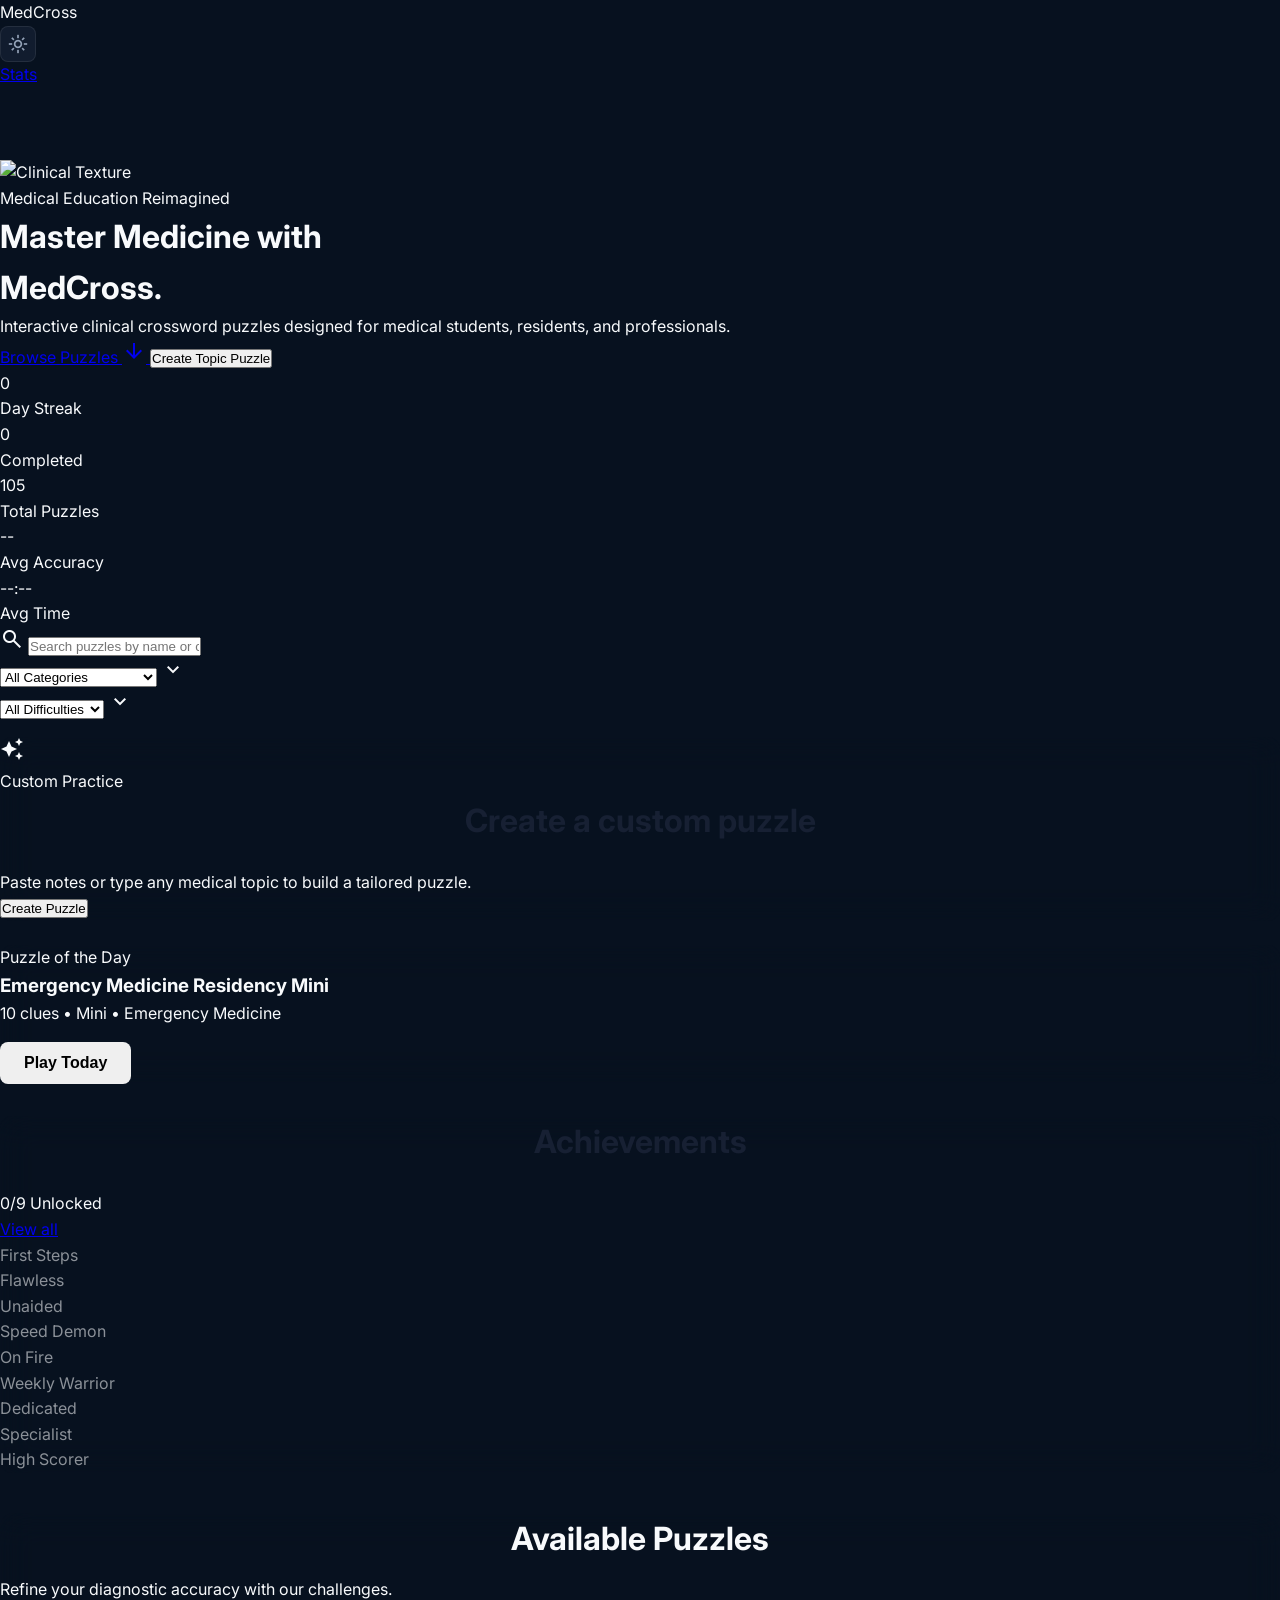
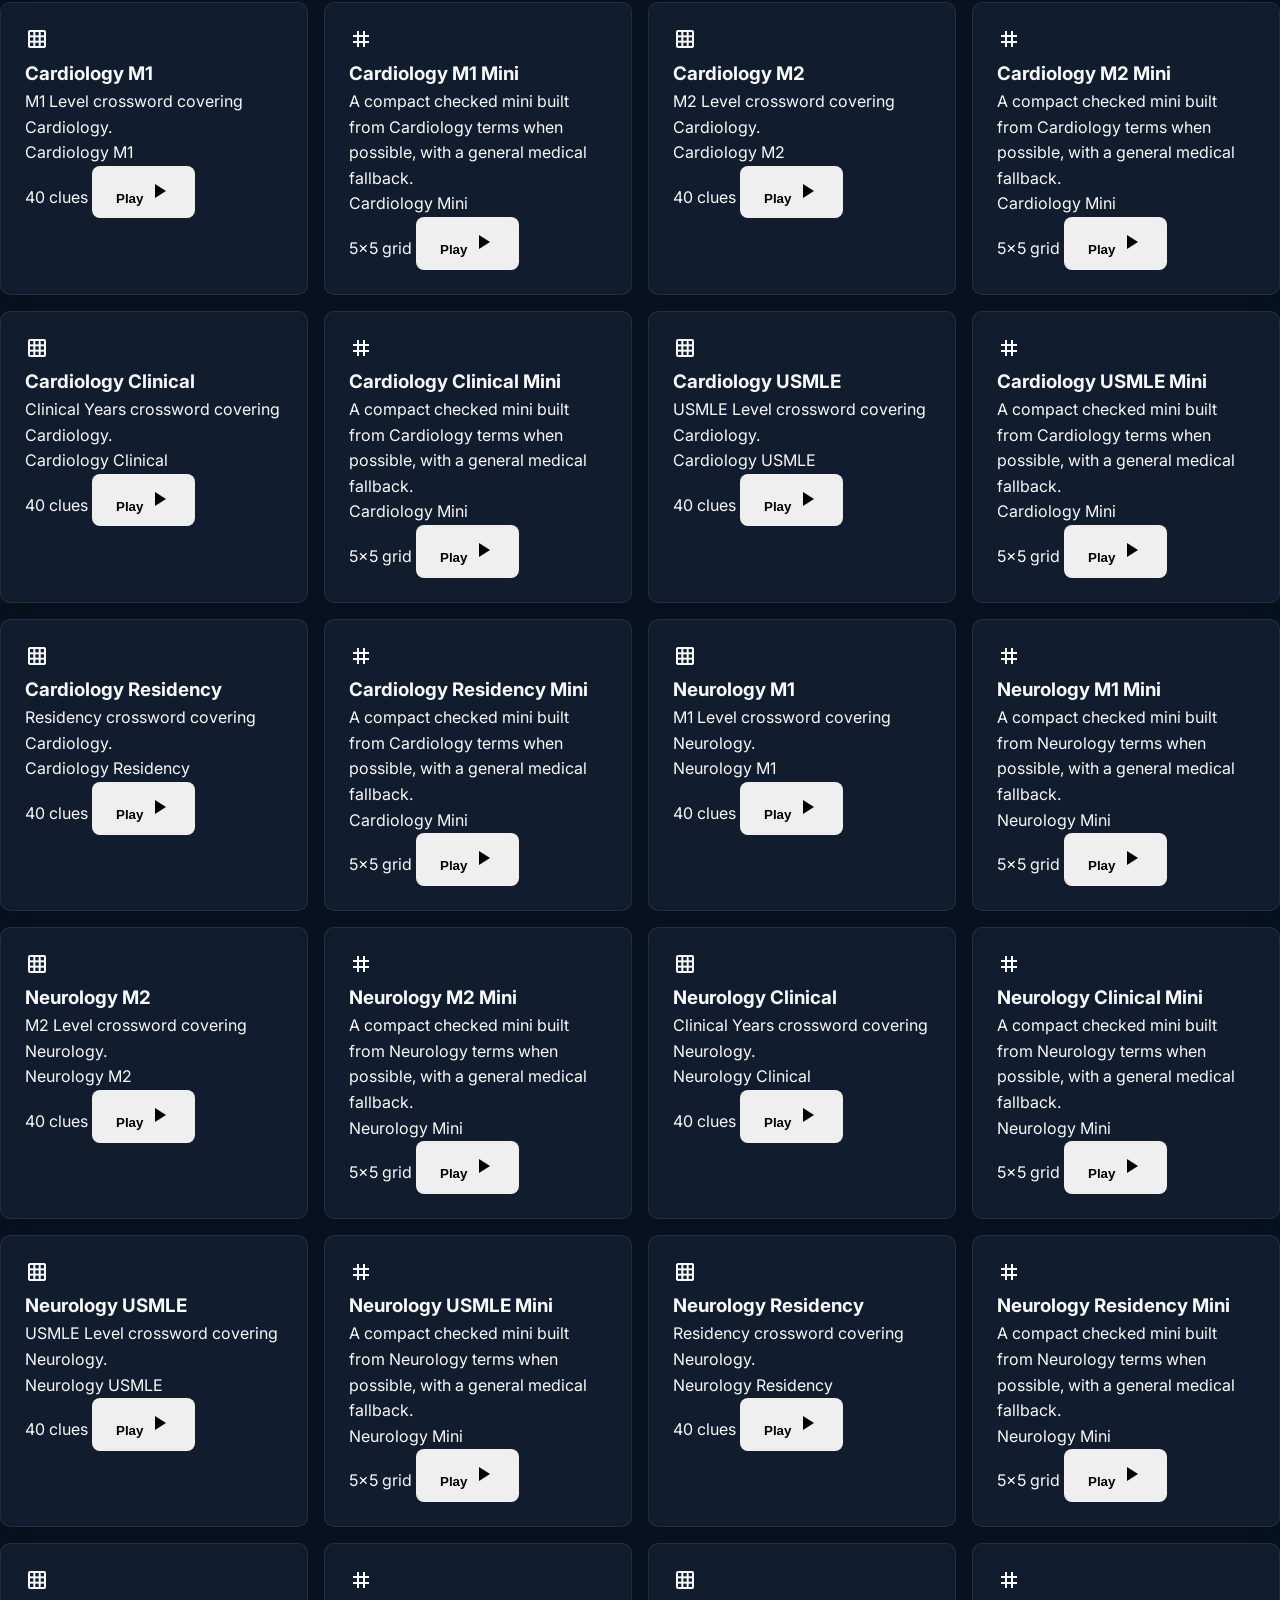
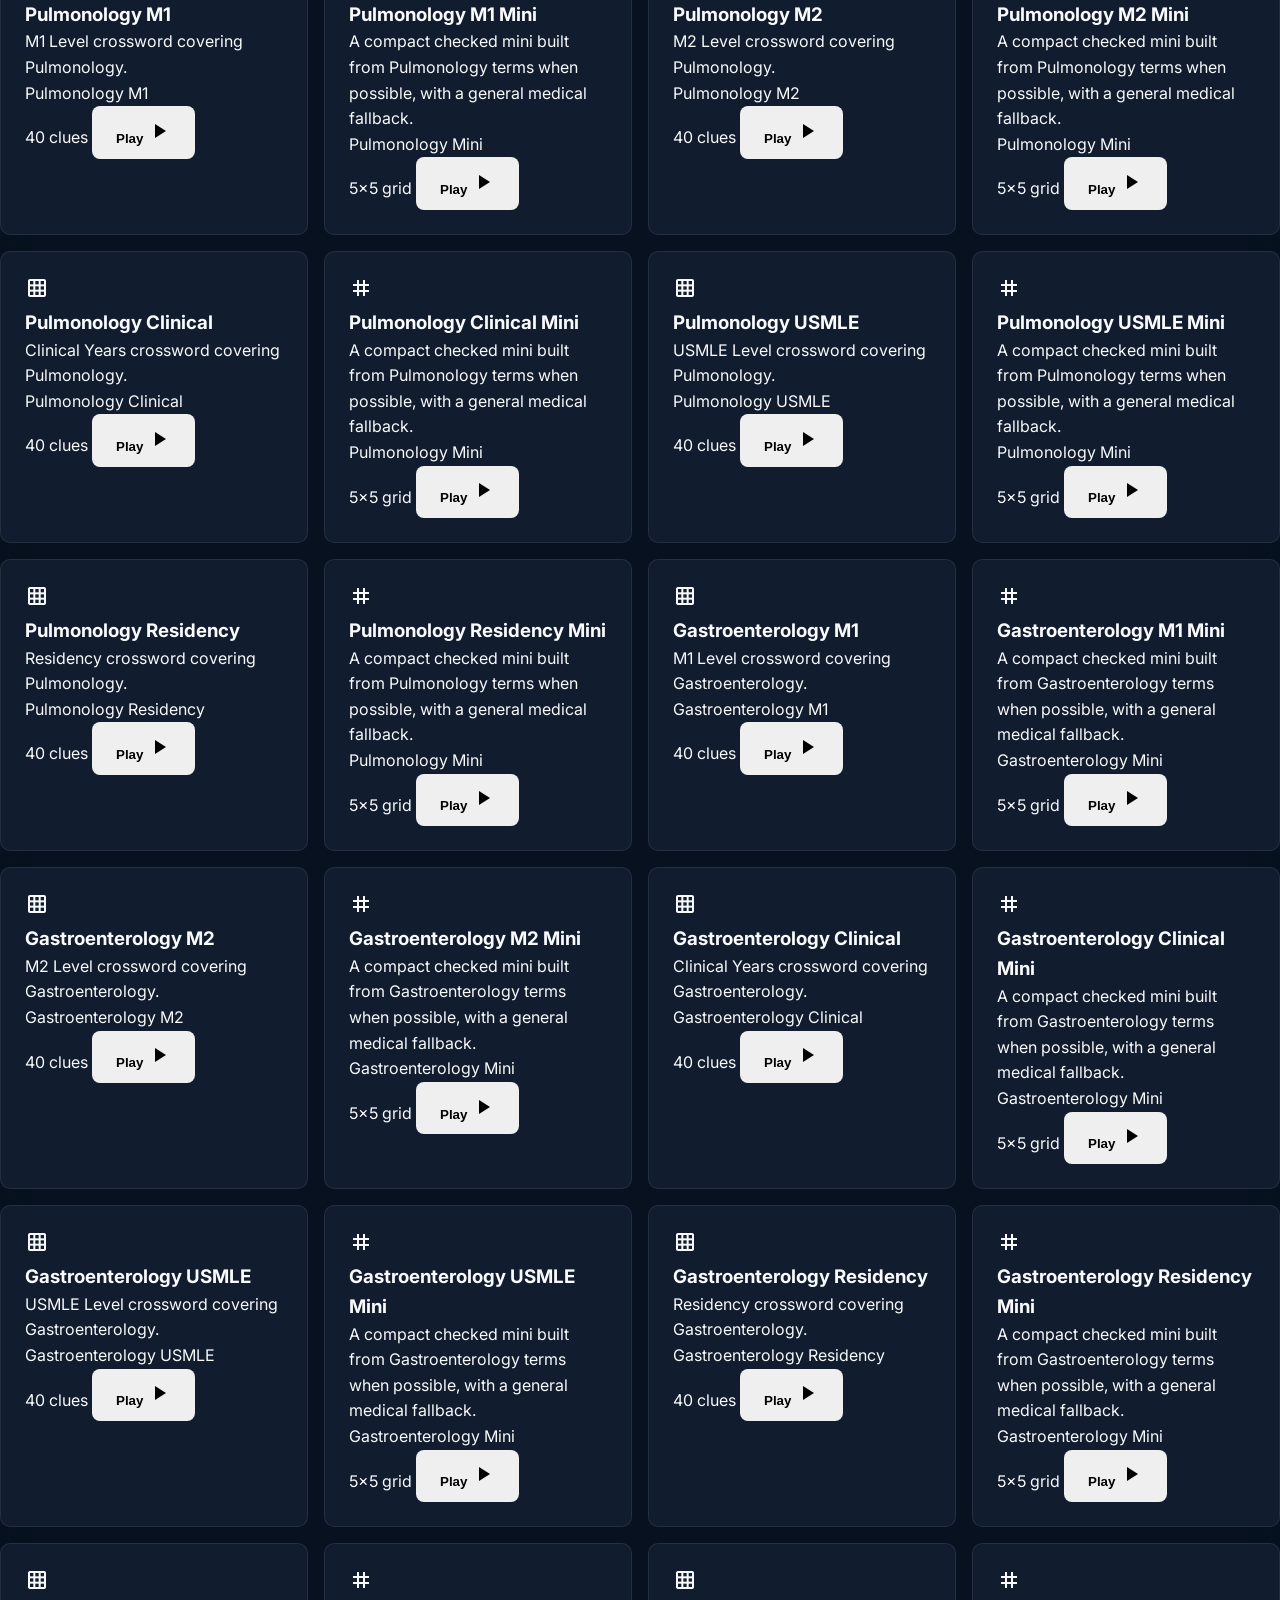
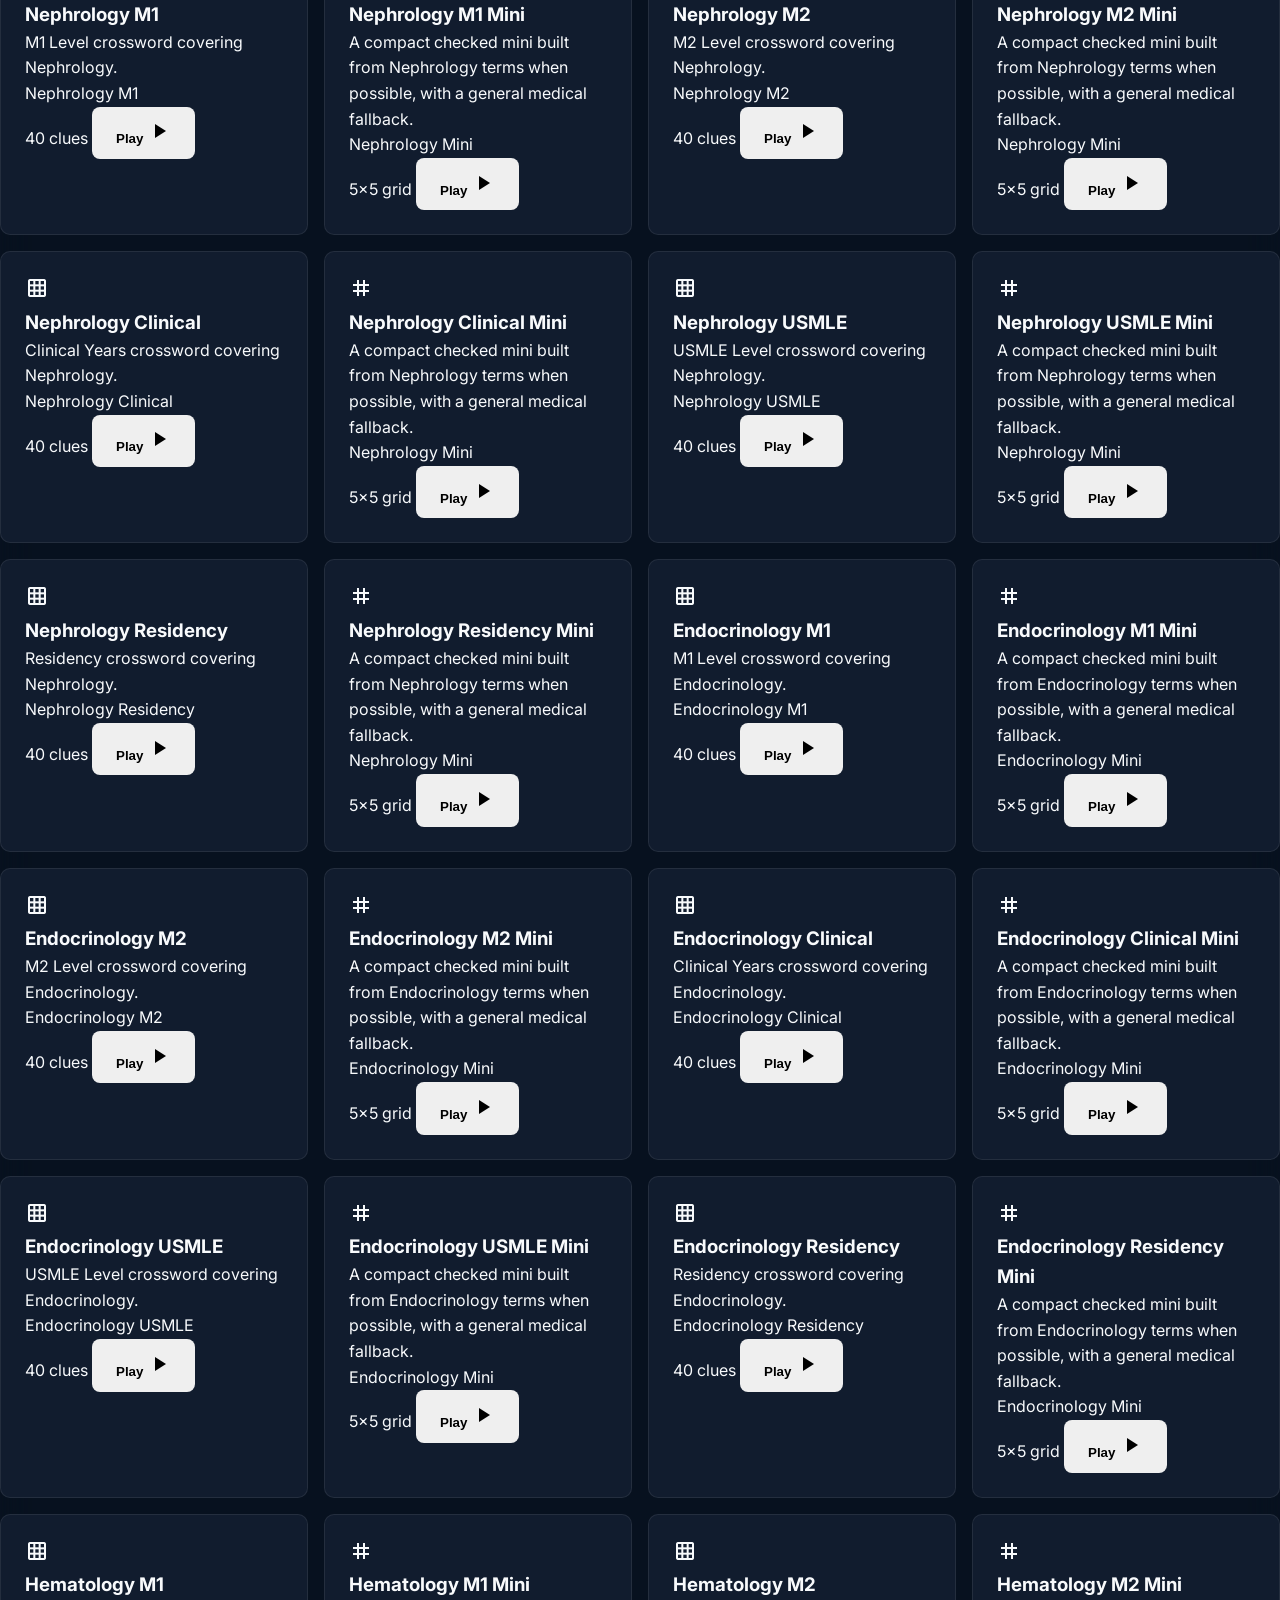
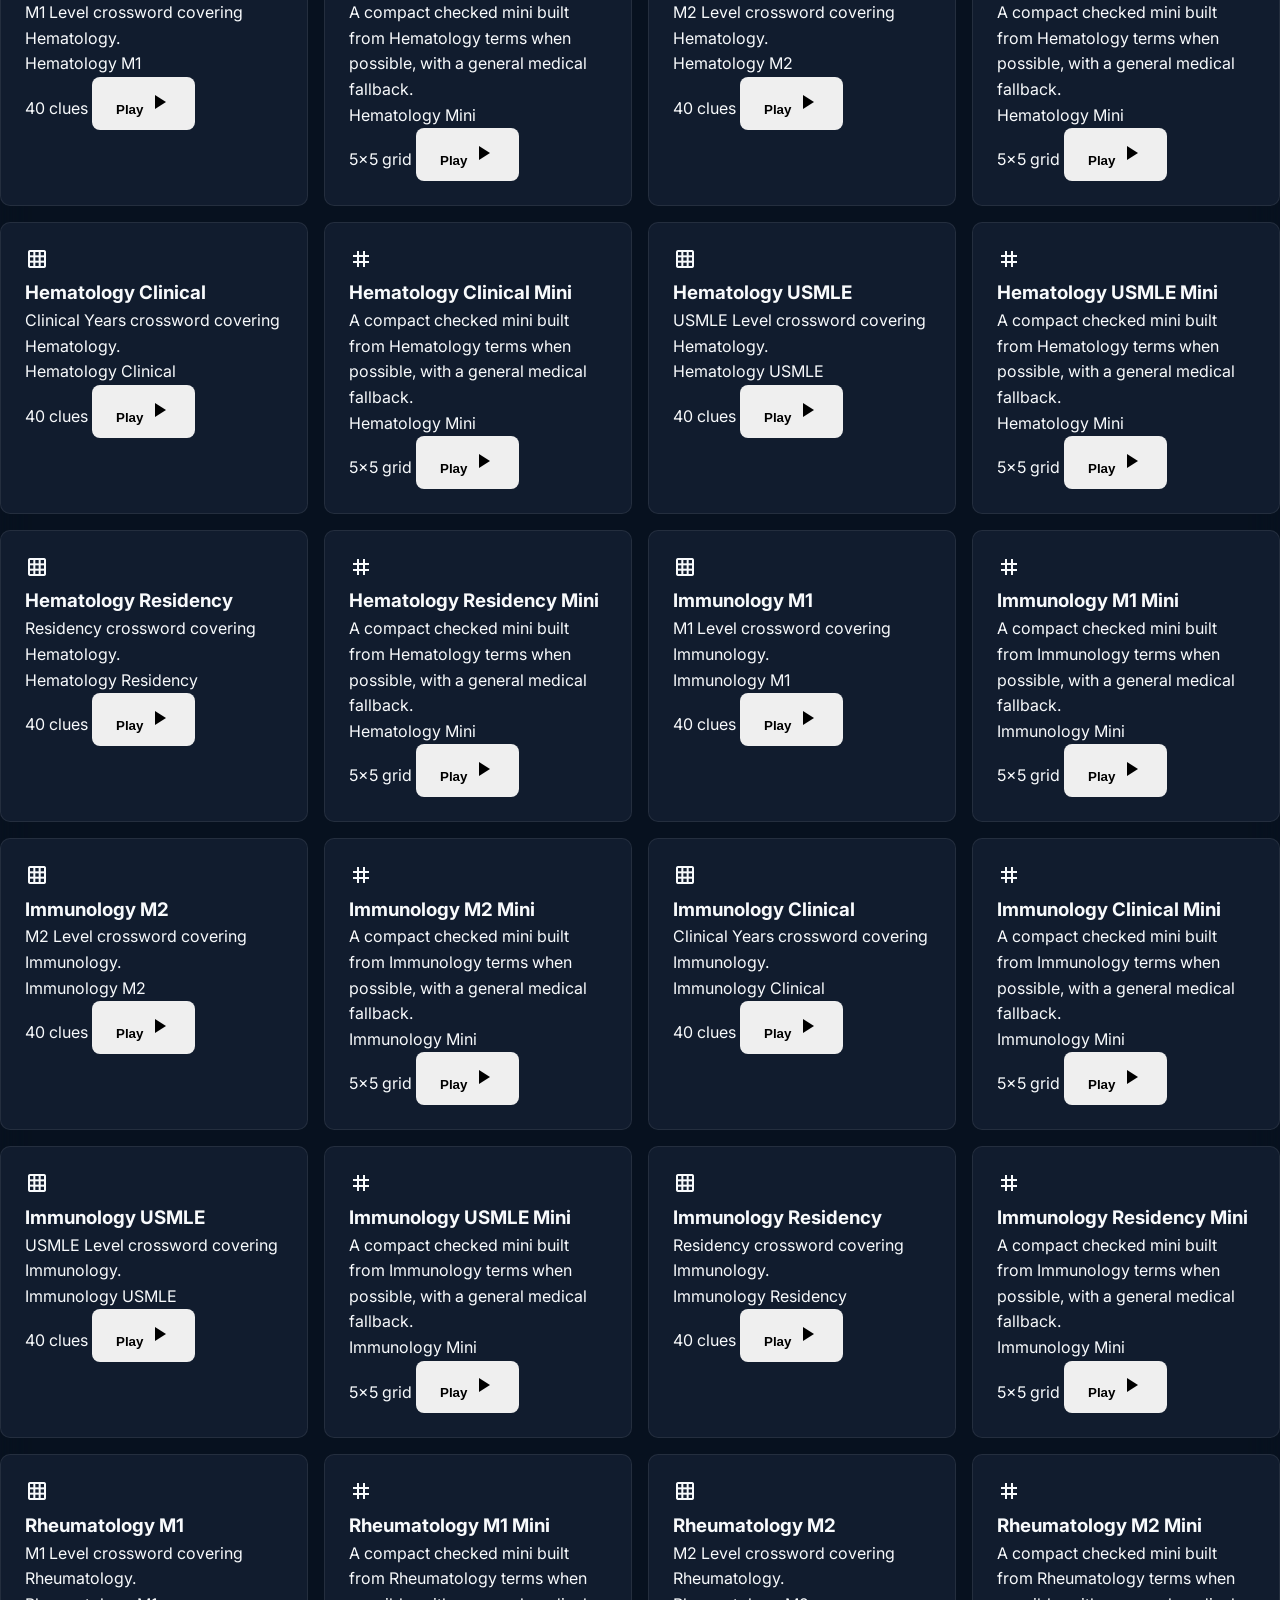
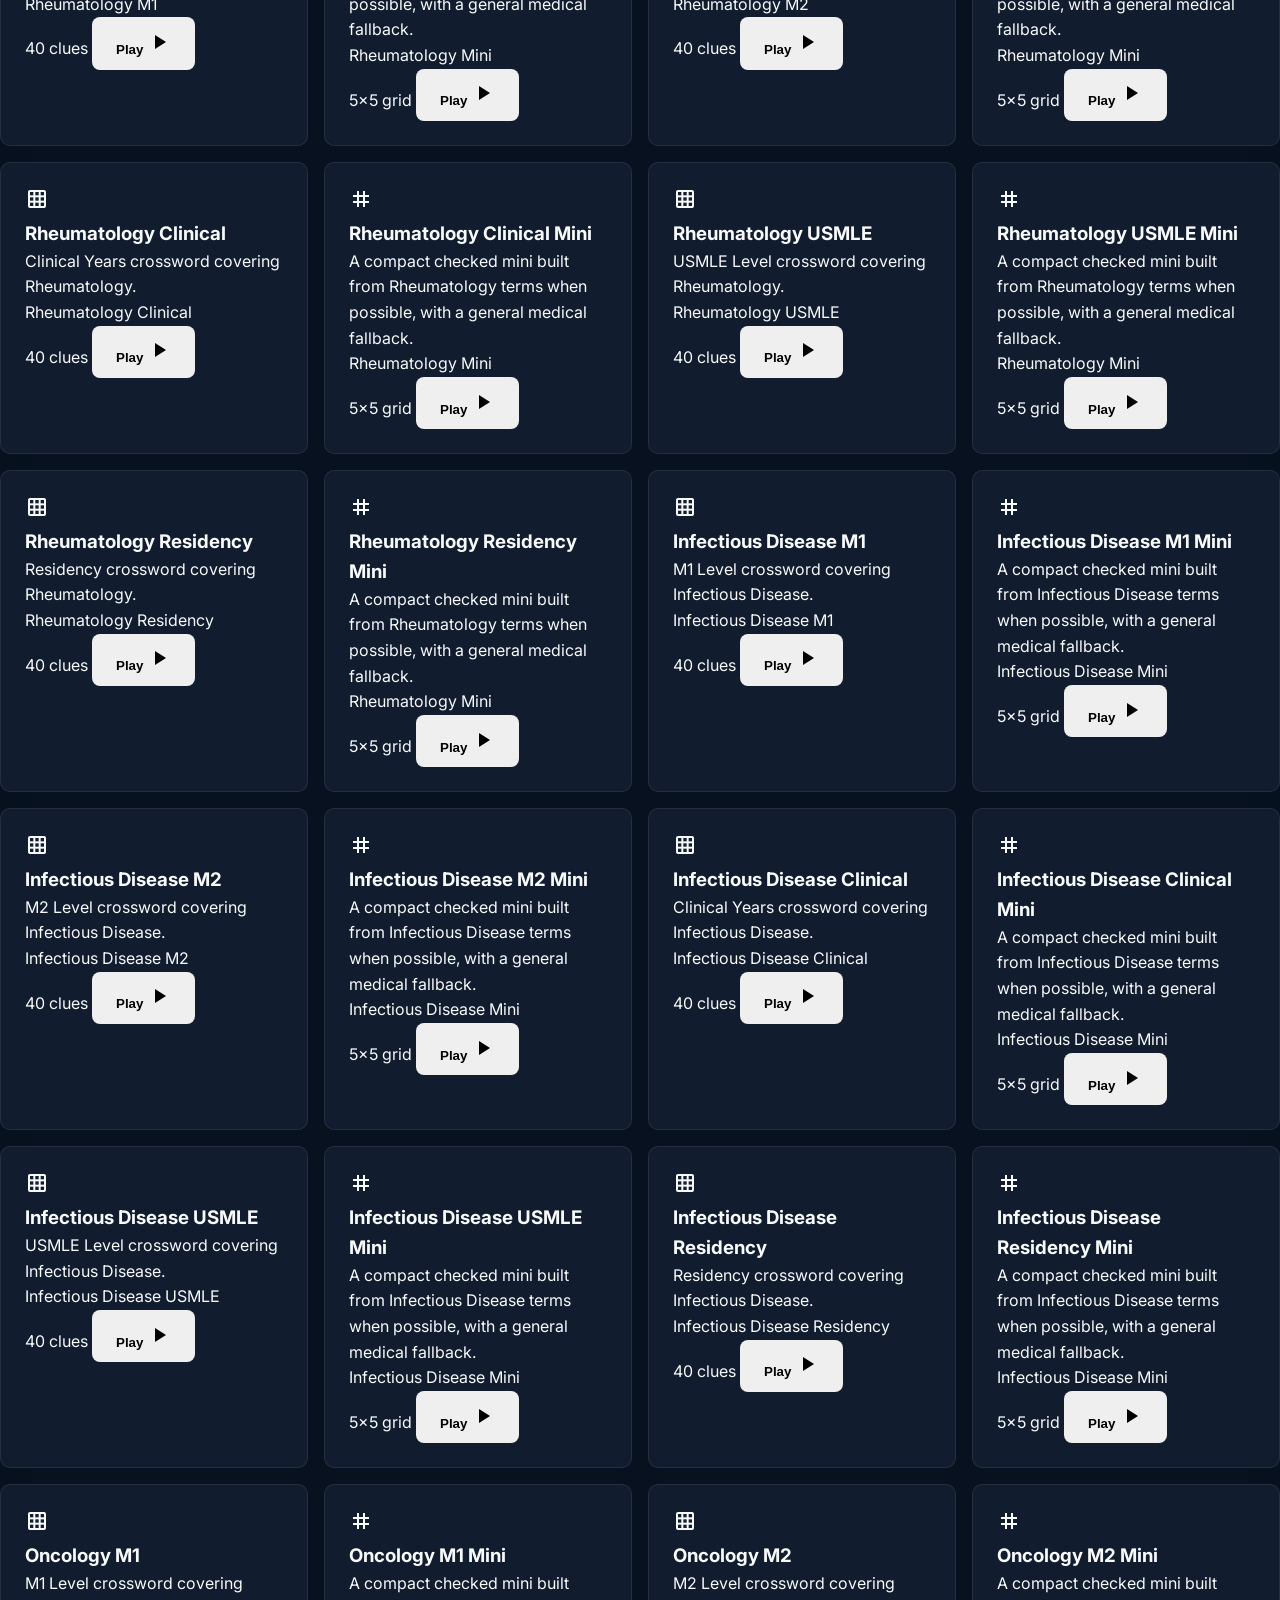
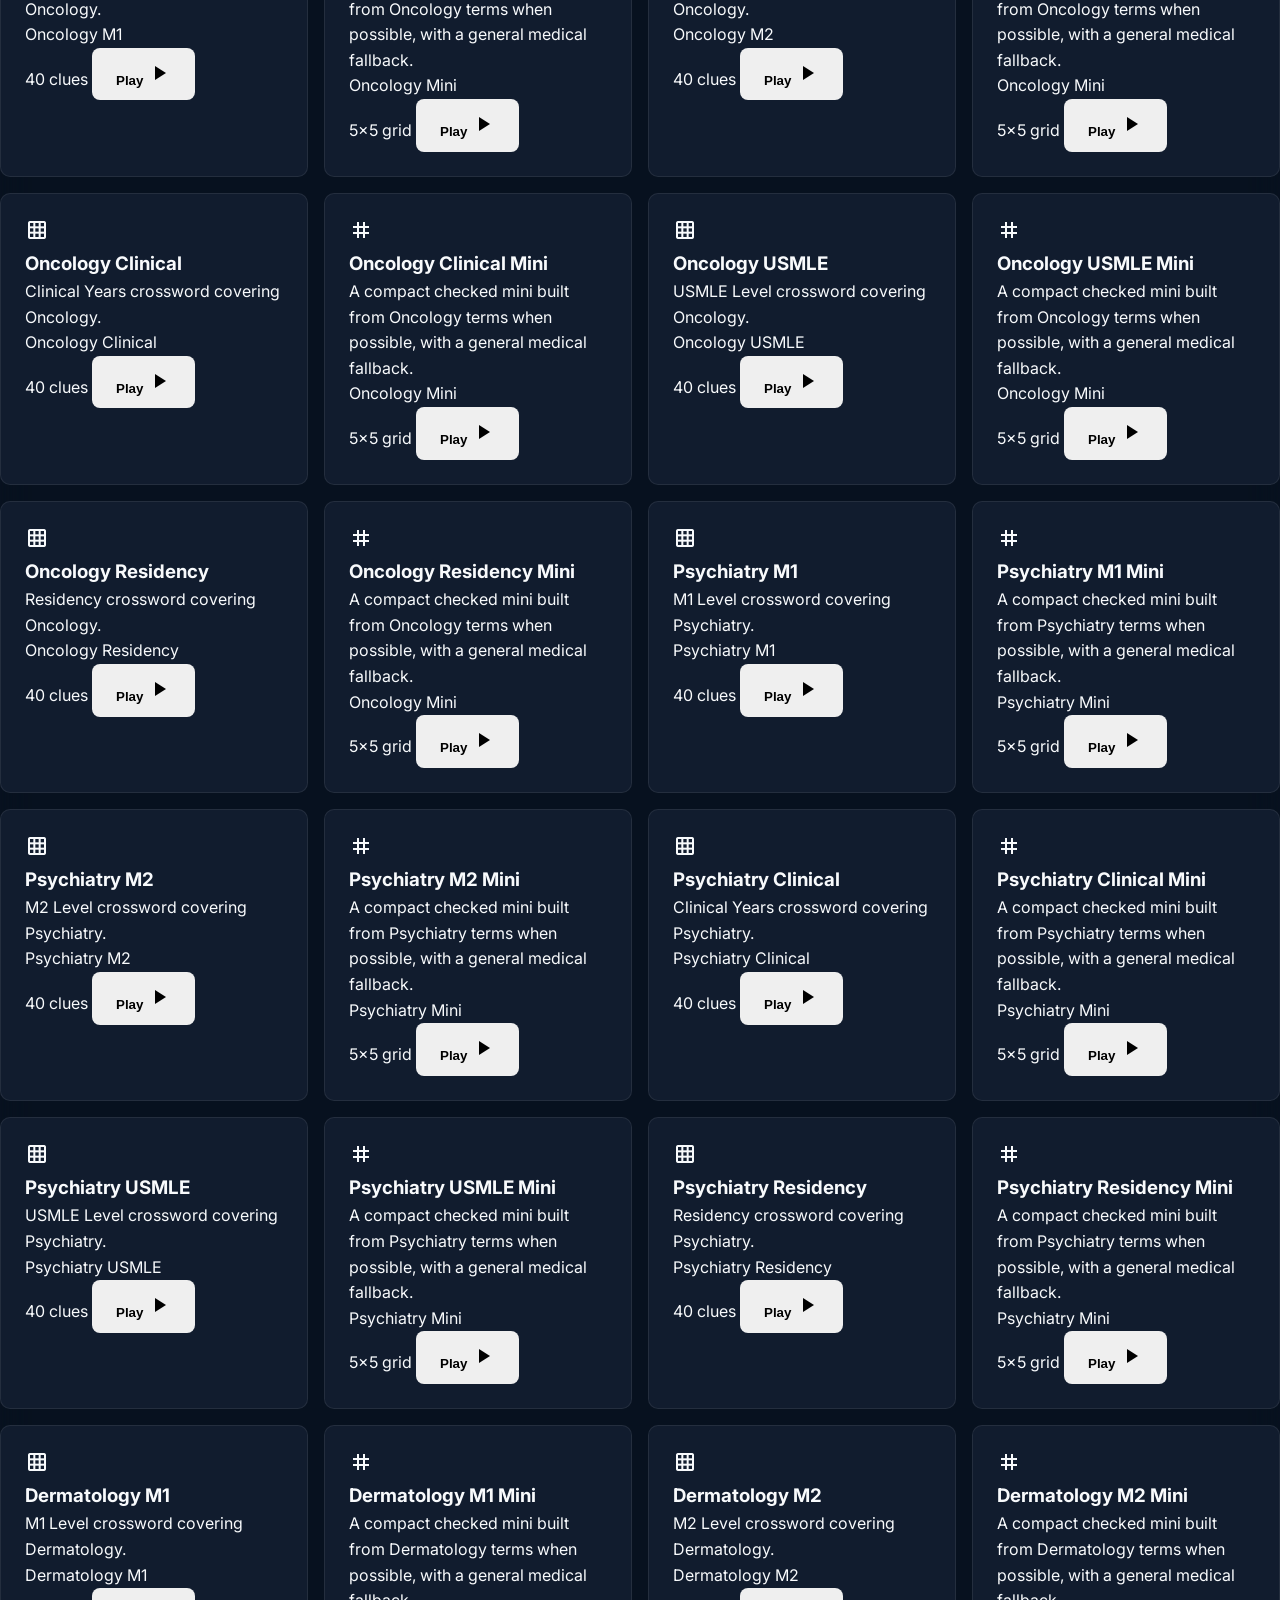
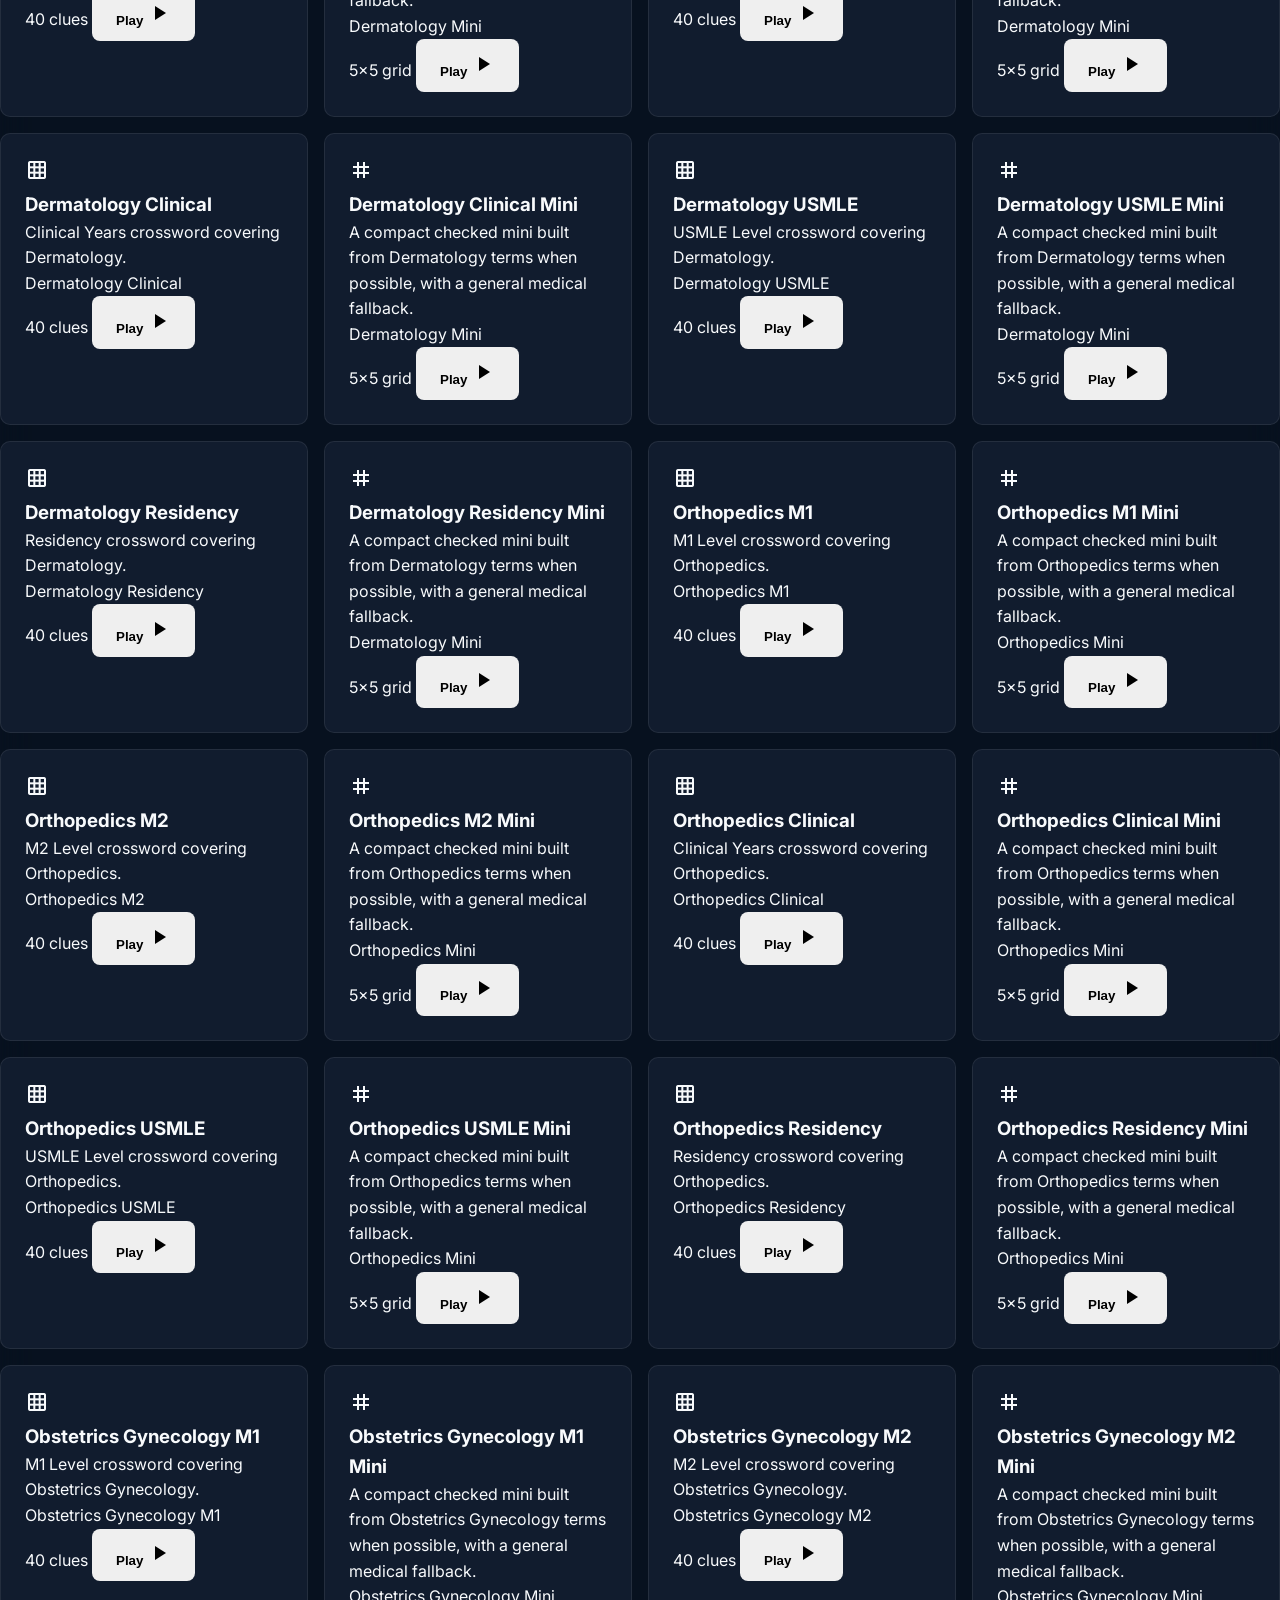
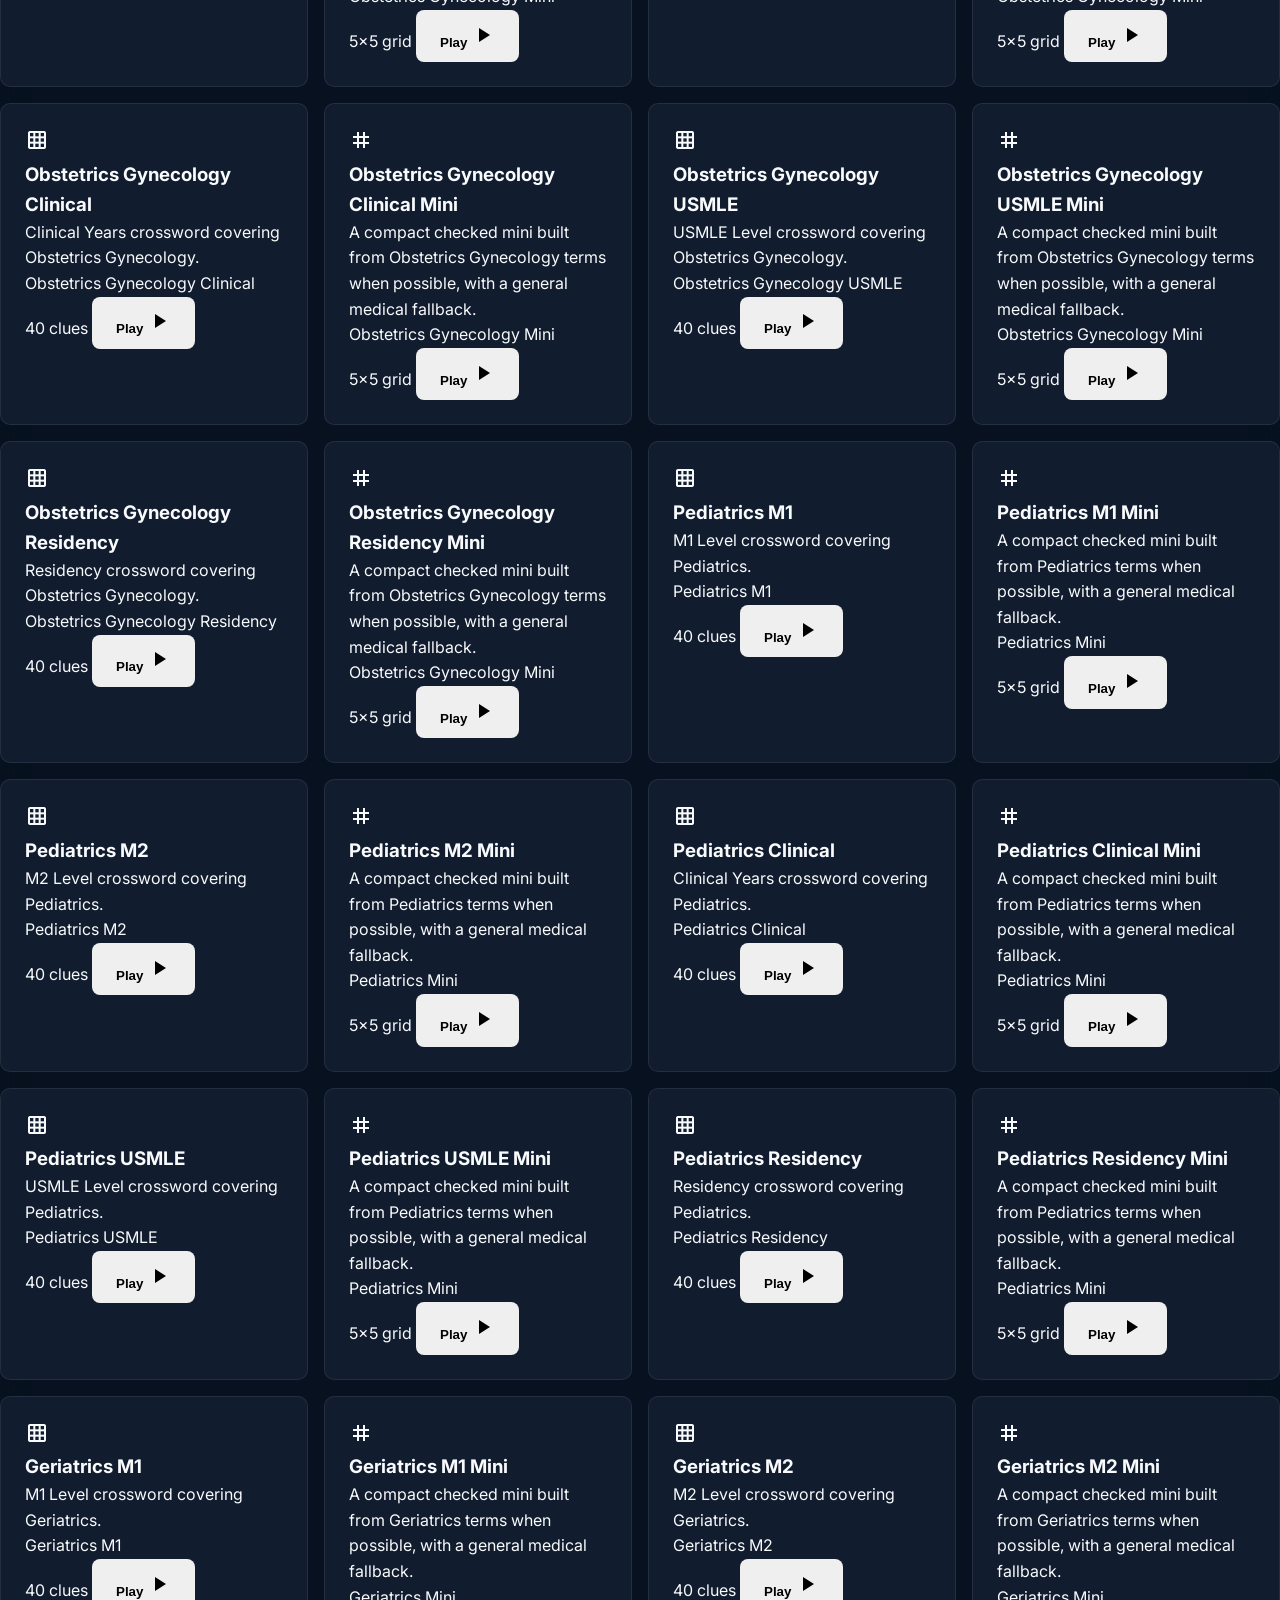
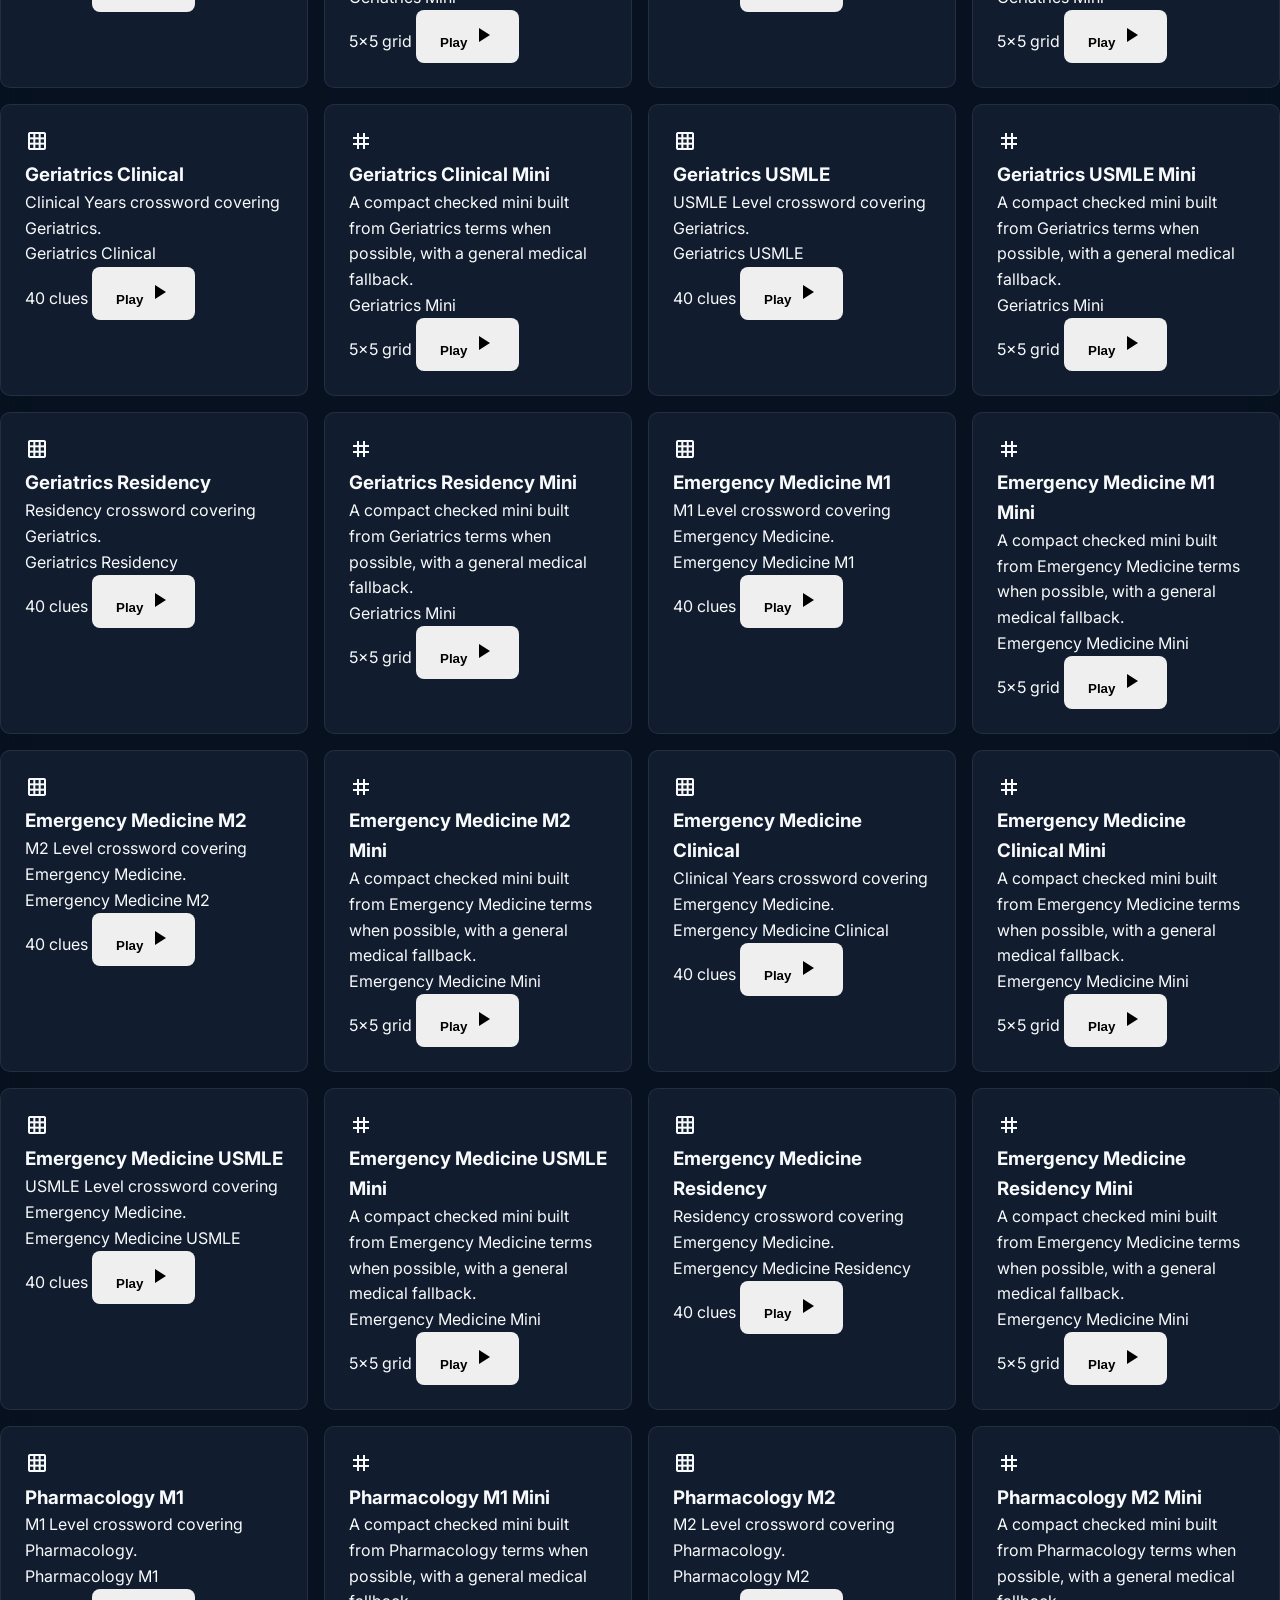
==== puzzle.html @ ea3d03c6 "Puzzle screen UI polish: theme-consistent light/dark restyle Visual-only changes (no logic touched):" ====
<!DOCTYPE html>
<html lang="en">
<head>
    <meta charset="UTF-8">
    <meta name="viewport" content="width=device-width, initial-scale=1.0">
    <meta name="description" content="Solve a medical crossword puzzle on MedCross.">
    <title>Medical Crossword Puzzle</title>
    <link rel="manifest" href="manifest.webmanifest">
    <meta name="theme-color" content="#f5f7fb">
    <link rel="apple-touch-icon" href="icon.svg">
    <link rel="preconnect" href="https://fonts.googleapis.com">
    <link rel="preconnect" href="https://fonts.gstatic.com" crossorigin>
    <link href="https://fonts.googleapis.com/css2?family=Inter:wght@300;400;500;600;700&display=swap" rel="stylesheet">
    <link rel="stylesheet" href="style.css?v=25">
    <script src="https://unpkg.com/lucide@latest"></script>
    <!-- Theme init: same behavior as the homepage so both pages match -->
    <script>
        (function() {
            var saved = localStorage.getItem('medcross-theme') || 'dark';
            document.documentElement.setAttribute('data-theme', saved);
        })();
    </script>
</head>
<body class="puzzle-page">

    <!-- NYT-style sticky toolbar (full-width, outside app-container) -->
    <div id="puzzle-header">
        <button id="back-button" onclick="goBack()" class="btn btn-icon" aria-label="Go back">
            <svg xmlns="http://www.w3.org/2000/svg" width="18" height="18" viewBox="0 0 24 24" fill="none" stroke="currentColor" stroke-width="2.2" stroke-linecap="round" stroke-linejoin="round" aria-hidden="true"><path d="m12 19-7-7 7-7"/><path d="M19 12H5"/></svg>
        </button>
        <div class="ph-center">
            <h1 id="puzzle-title">Loading Puzzle…</h1>
            <div id="puzzle-info">
                <span id="puzzle-category">Category</span>
                <span id="puzzle-difficulty">Difficulty</span>
            </div>
        </div>
        <div class="timer-wrap">
            <div id="timer">0:00</div>
            <button id="pause-button" aria-label="Pause timer" title="Pause" hidden>Pause</button>
        </div>
    </div>

    <div id="app-container">
        <div id="puzzle-container">

            <!-- Progress Bar -->
            <div class="progress-bar-container">
                <span style="font-size:0.85rem; font-weight:600; color:var(--text-secondary);">Progress</span>
                <div class="progress-bar-track">
                    <div class="progress-bar-fill" id="progress-fill"></div>
                </div>
                <span class="progress-bar-text" id="progress-text">0%</span>
            </div>

            <!-- Active clue banner (sticky above grid; especially useful on mobile) -->
            <div id="active-clue-banner" class="active-clue-banner" hidden>
                <button id="prev-clue-btn" class="clue-nav-btn" aria-label="Previous clue">‹</button>
                <div class="active-clue-middle">
                    <span id="active-clue-dir" class="active-clue-dir"></span>
                    <span id="active-clue-text" class="active-clue-text"></span>
                </div>
                <button id="next-clue-btn" class="clue-nav-btn" aria-label="Next clue">›</button>
            </div>

            <div id="grid-wrap">
                <div id="crossword-grid" role="grid" aria-label="Crossword puzzle grid"></div>
                <!-- NYT-style pause veil over the grid -->
                <div id="pause-overlay" hidden>
                    <div class="pause-card">
                        <div class="pause-icon" aria-hidden="true">
                            <svg xmlns="http://www.w3.org/2000/svg" width="26" height="26" viewBox="0 0 24 24" fill="none" stroke="currentColor" stroke-width="2" stroke-linecap="round" stroke-linejoin="round"><rect x="14" y="4" width="4" height="16" rx="1"/><rect x="6" y="4" width="4" height="16" rx="1"/></svg>
                        </div>
                        <div class="pause-title">Puzzle paused</div>
                        <div class="pause-subtitle">Resume when you're ready to continue.</div>
                        <button id="resume-button" class="modal-btn modal-btn-primary">Resume Puzzle</button>
                    </div>
                </div>
            </div>

            <div id="puzzle-controls">
                <button id="check-button">Check</button>
                <button id="reveal-button">Reveal</button>
                <button id="hint-button">Hint <span class="hint-counter" id="hint-counter">(3)</span></button>
                <button id="pencil-button" class="pencil-button" aria-pressed="false" title="Toggle pencil (notes) mode">Pencil</button>
                <button id="autocheck-button" class="autocheck-button" aria-pressed="false" title="Auto-check letters as you type">Auto-check</button>
                <div id="action-menu-container">
                    <select id="action-select">
                        <option value="">More actions</option>
                        <option value="reveal-letter">Reveal letter</option>
                        <option value="reveal-word">Reveal word</option>
                        <option value="reveal-grid">Reveal grid</option>
                        <option value="check-letter">Check letter</option>
                        <option value="check-word">Check word</option>
                        <option value="check-grid">Check grid</option>
                    </select>
                    <button id="apply-action">Apply</button>
                </div>
            </div>

        </div>

        <div id="clues-container">
            <div class="clues-header">
                <h2>Clues</h2>
            </div>
            <div class="clues-content">
                <div class="clue-column">
                    <h3 class="clue-column-title">Across</h3>
                    <ul id="across-clues" class="clues-list"></ul>
                </div>
                <div class="clue-column">
                    <h3 class="clue-column-title">Down</h3>
                    <ul id="down-clues" class="clues-list"></ul>
                </div>
            </div>
        </div>
    </div>

    <!-- NYT-style "Ready to start?" overlay -->
    <div class="modal-overlay" id="start-modal">
        <div class="modal-content start-modal-content">
            <div class="modal-emoji" aria-hidden="true"></div>
            <div class="modal-title" id="start-title">Ready to start solving?</div>
            <div class="modal-subtitle" id="start-subtitle">The timer will begin when you hit Play.</div>
            <div class="modal-actions">
                <button class="modal-btn modal-btn-primary" id="start-play-button">Play</button>
            </div>
        </div>
    </div>

    <!-- NYT-style "Keep trying" modal (grid full but incorrect) -->
    <div class="modal-overlay" id="keep-trying-modal">
        <div class="modal-content keep-trying-content">
            <div class="modal-emoji" aria-hidden="true"></div>
            <div class="modal-title">Not quite right…</div>
            <div class="modal-subtitle">The puzzle is filled, but at least one square's amiss. Keep trying!</div>
            <div class="modal-actions">
                <button class="modal-btn modal-btn-secondary" id="keep-trying-check">Check Puzzle</button>
                <button class="modal-btn modal-btn-primary" id="keep-trying-close">Keep Trying</button>
            </div>
        </div>
    </div>

    <!-- Celebration Overlay for Confetti -->
    <div id="celebration-overlay"></div>

    <!-- Congratulations Modal -->
    <div class="modal-overlay" id="congrats-modal">
        <div class="modal-content">
            <div class="modal-emoji" aria-hidden="true"></div>
            <div class="modal-title">Congratulations!</div>
            <div class="modal-subtitle">You solved the puzzle!</div>
            <div class="modal-time" id="modal-time">00:00</div>
            <div class="modal-time-label">Your solve time</div>
            <div class="modal-stats" id="modal-stats">
                <div class="modal-stat"><div class="modal-stat-value" id="modal-score">0</div><div class="modal-stat-label">Score</div></div>
                <div class="modal-stat"><div class="modal-stat-value" id="modal-accuracy">100%</div><div class="modal-stat-label">Accuracy</div></div>
                <div class="modal-stat"><div class="modal-stat-value" id="modal-mistakes">0</div><div class="modal-stat-label">Mistakes</div></div>
            </div>
            <div class="modal-achievements" id="modal-achievements"></div>
            <div class="modal-actions">
                <button class="modal-btn modal-btn-secondary" onclick="goBack()">Back to Puzzles</button>
                <button class="modal-btn modal-btn-secondary" id="modal-share">Share</button>
                <button class="modal-btn modal-btn-primary" id="modal-new-puzzle">New Puzzle</button>
            </div>
        </div>
    </div>

    <script src="medical-database.js?v=3"></script>
    <script src="crossword-generator.js?v=12"></script>
    <script src="progress.js?v=10"></script>
    <script src="script.js?v=17"></script>
    <script src="config.js"></script>
    <script src="gemini.js?v=15"></script>
    <script>if ('serviceWorker' in navigator) navigator.serviceWorker.register('sw.js').catch(() => {});</script>
</body>
</html>
---- style.css ----
@import url('https://fonts.googleapis.com/css2?family=Inter:wght@300;400;500;600;700;800&display=swap');

/* Theme Variables */
:root {
    --bg-gradient: radial-gradient(circle at top right, rgba(107, 216, 203, 0.15) 0%, #0b1326 60%);
    --card-bg: rgba(23, 31, 51, 0.65);
    --card-bg-solid: #171f33;
    --text-primary: #dae2fd;
    --text-secondary: #bcc9c6;
    --text-muted: #879391;
    --border-color: rgba(255, 255, 255, 0.1);
    --input-bg: rgba(6, 14, 32, 0.8);
    --accent: #6bd8cb;
    --accent-dark: #29a195;
    --highlight-bg: rgba(107, 216, 203, 0.15);
    --focus-bg: rgba(107, 216, 203, 0.25);
    --correct-bg: rgba(107, 216, 203, 0.15);
    --correct-text: #89f5e7;
    --incorrect-bg: rgba(255, 180, 171, 0.15);
    --incorrect-text: #ffb4ab;
    --shadow-sm: 0 2px 8px rgba(0,0,0,0.4);
    --shadow-md: 0 4px 15px rgba(0,0,0,0.5);
    --shadow-lg: 0 10px 32px rgba(0,0,0,0.6);
    --shadow-xl: 0 20px 40px rgba(0,0,0,0.7);
    --radius-sm: 8px;
    --radius-md: 12px;
    --radius-lg: 16px;
    --radius-xl: 24px;
    --transition: 0.3s cubic-bezier(0.4, 0, 0.2, 1);
}

/* Reset and Base Styles */
* {
    margin: 0;
    padding: 0;
    box-sizing: border-box;
}

body {
    font-family: 'Inter', -apple-system, BlinkMacSystemFont, "Segoe UI", Roboto, sans-serif;
    background: var(--bg-gradient);
    background-attachment: fixed;
    color: var(--text-primary);
    min-height: 100vh;
    line-height: 1.6;
    transition: background var(--transition), color var(--transition);
}

/* Animations */
@keyframes fadeInUp {
    from { opacity: 0; transform: translateY(20px); }
    to { opacity: 1; transform: translateY(0); }
}
@keyframes fadeIn {
    from { opacity: 0; }
    to { opacity: 1; }
}
@keyframes pulse {
    0%, 100% { transform: scale(1); }
    50% { transform: scale(1.05); }
}
@keyframes confetti-fall {
    0% { transform: translateY(-100vh) rotate(0deg); opacity: 1; }
    100% { transform: translateY(100vh) rotate(720deg); opacity: 0; }
}
@keyframes float {
    0%, 100% { transform: translateY(0) scale(1); }
    50% { transform: translateY(-20px) scale(1.05); }
}

/* Ambient Background Blobs */
.ambient-blobs {
    position: fixed;
    top: 0; left: 0; width: 100%; height: 100%;
    z-index: -1;
    overflow: hidden;
    pointer-events: none;
}
.blob {
    position: absolute;
    filter: blur(80px);
    opacity: 0.5;
    animation: float 10s ease-in-out infinite;
}
.blob-1 {
    top: -10%; left: -10%;
    width: 50vw; height: 50vw;
    background: radial-gradient(circle, rgba(107, 216, 203, 0.4), transparent 70%);
    animation-delay: 0s;
}
.blob-2 {
    bottom: -20%; right: -10%;
    width: 60vw; height: 60vw;
    background: radial-gradient(circle, rgba(41, 161, 149, 0.3), transparent 70%);
    animation-delay: -5s;
}

/* ============================================= */
/* HOMEPAGE STYLES */
/* ============================================= */
#homepage {
    min-height: 100vh;
}

/* Top Navigation */
.top-nav {
    position: sticky;
    top: 0;
    z-index: 1000;
    display: flex;
    justify-content: space-between;
    align-items: center;
    padding: 1rem 2rem;
    background: rgba(11, 19, 38, 0.8);
    backdrop-filter: blur(20px);
    border-bottom: 1px solid var(--border-color);
}
.nav-brand {
    display: flex;
    align-items: center;
    gap: 0.75rem;
    font-size: 1.5rem;
    font-weight: 700;
    color: var(--text-primary);
}
.nav-brand .brand-icon {
    color: var(--accent);
}
.nav-actions {
    display: flex;
    gap: 1rem;
}
.btn-outline {
    display: flex;
    align-items: center;
    gap: 0.5rem;
    padding: 0.5rem 1rem;
    border: 1px solid var(--border-color);
    border-radius: var(--radius-md);
    background: transparent;
    color: var(--text-primary);
    text-decoration: none;
    font-weight: 500;
    transition: var(--transition);
}
.btn-outline:hover {
    background: rgba(255, 255, 255, 0.05);
    border-color: rgba(255, 255, 255, 0.2);
}

/* Hero Section */
.hero-section {
    padding: 6rem 2rem;
    text-align: center;
    animation: fadeInUp 0.8s ease;
    position: relative;
    overflow: hidden;
}
.hero-section::before {
    content: '';
    position: absolute;
    inset: 0;
    z-index: -1;
    opacity: 0.35;
    mix-blend-mode: overlay;
    background: url('https://lh3.googleusercontent.com/aida-public/[base64]') center/cover no-repeat;
    pointer-events: none;
}
.hero-badge {
    display: inline-block;
    padding: 0.25rem 0.75rem;
    background: rgba(107, 216, 203, 0.1);
    color: var(--accent);
    border: 1px solid rgba(107, 216, 203, 0.2);
    border-radius: 20px;
    font-size: 0.875rem;
    font-weight: 600;
    margin-bottom: 1.5rem;
    letter-spacing: 0.05em;
    text-transform: uppercase;
}
.hero-title {
    font-size: 4rem;
    color: var(--text-primary);
    margin-bottom: 1rem;
    font-weight: 800;
    letter-spacing: -0.03em;
    line-height: 1.1;
}
.text-gradient {
    background: linear-gradient(135deg, #89f5e7, #29a195);
    -webkit-background-clip: text;
    -webkit-text-fill-color: transparent;
}
.hero-subtitle {
    font-size: 1.25rem;
    color: var(--text-muted);
    font-weight: 400;
    max-width: 600px;
    margin: 0 auto;
}

/* Container */
.container {
    max-width: 1200px;
    margin: 0 auto;
    padding: 2rem;
}

/* Section Styles */
section {
    background: var(--card-bg);
    backdrop-filter: blur(16px);
    border: 1px solid var(--border-color);
    border-radius: var(--radius-xl);
    padding: 2rem;
    margin-bottom: 2rem;
    box-shadow: var(--shadow-lg);
    animation: fadeInUp 0.6s ease both;
}
section:nth-child(2) { animation-delay: 0.1s; }
section:nth-child(3) { animation-delay: 0.2s; }

section h2 {
    color: var(--text-primary);
    margin-bottom: 1.5rem;
    text-align: center;
    font-size: 2rem;
    font-weight: 700;
}

/* Category Grid */
.category-grid {
    display: grid;
    grid-template-columns: repeat(auto-fit, minmax(250px, 1fr));
    gap: 1.5rem;
}

.category-card {
    background: var(--accent);
    background: linear-gradient(135deg, var(--accent), var(--accent-dark));
    color: white;
    padding: 2rem 1.5rem;
    border-radius: 15px;
    text-align: center;
    cursor: pointer;
    transition: all 0.3s ease;
    position: relative;
    overflow: hidden;
    border: 0;
    font: inherit;
}

.category-card::before {
    content: '';
    position: absolute;
    top: 0;
    left: 0;
    right: 0;
    bottom: 0;
    background: rgba(255,255,255,0.1);
    opacity: 0;
    transition: opacity 0.3s ease;
}

.category-card:hover::before {
    opacity: 1;
}

.category-card:hover {
    transform: translateY(-5px) scale(1.02);
    box-shadow: 0 15px 30px rgba(0,0,0,0.2), inset 0 1px 1px rgba(255,255,255,0.2);
}

.category-icon {
    font-size: 3rem;
    margin-bottom: 1rem;
}

.category-card h3 {
    font-size: 1.5rem;
    margin-bottom: 0.5rem;
}

.category-card p {
    opacity: 0.9;
    margin-bottom: 1rem;
    font-size: 0.9rem;
}

.puzzle-count {
    background: rgba(255,255,255,0.2);
    padding: 0.3rem 0.8rem;
    border-radius: 20px;
    font-size: 0.8rem;
    font-weight: 600;
}

/* Difficulty Grid */
.difficulty-grid {
    display: grid;
    grid-template-columns: repeat(auto-fit, minmax(200px, 1fr));
    gap: 1.5rem;
}

.difficulty-card {
    background: var(--card-bg-solid);
    border: 2px solid var(--border-color);
    padding: 1.5rem;
    border-radius: var(--radius-lg);
    text-align: center;
    cursor: pointer;
    transition: all 0.3s ease;
    font: inherit;
}

.difficulty-card:hover {
    border-color: var(--accent);
    transform: translateY(-3px);
    box-shadow: 0 10px 25px rgba(0,0,0,0.1);
}

.difficulty-card h3 {
    color: var(--text-primary);
    margin-bottom: 0.5rem;
}

.difficulty-card p {
    color: var(--text-muted);
    font-size: 0.9rem;
    margin-bottom: 1rem;
}

.difficulty-stars {
    font-size: 1.5rem;
    color: #ffd700;
}

/* Puzzles Section */
.puzzles-filter {
    display: flex;
    gap: 1rem;
    margin-bottom: 2rem;
    justify-content: center;
    flex-wrap: wrap;
}

.puzzles-filter select {
    padding: 0.8rem 1.5rem;
    border: 2px solid var(--border-color);
    border-radius: var(--radius-md);
    background: var(--card-bg-solid);
    color: var(--text-primary);
    font-size: 1rem;
    cursor: pointer;
    transition: border-color 0.3s ease;
}

.puzzles-filter select:focus {
    outline: none;
    border-color: var(--accent);
}

.puzzles-grid {
    display: grid;
    grid-template-columns: repeat(auto-fill, minmax(300px, 1fr));
    gap: 1.5rem;
}

.puzzle-card {
    background: rgba(23, 31, 51, 0.7);
    border: 1px solid rgba(61, 73, 71, 0.3);
    border-radius: var(--radius-xl);
    padding: 1.5rem;
    cursor: pointer;
    transition: all 0.4s cubic-bezier(0.4, 0, 0.2, 1);
    position: relative;
    animation: fadeInUp 0.5s ease both;
    backdrop-filter: blur(20px);
    overflow: hidden;
}

.puzzle-card:hover {
    border-color: var(--accent);
    transform: translateY(-5px) scale(1.02);
    box-shadow: 0 15px 30px rgba(0,0,0,0.2), inset 0 1px 1px rgba(255,255,255,0.15);
}

.puzzle-header {
    display: flex;
    justify-content: space-between;
    align-items: flex-start;
    margin-bottom: 1rem;
}

.puzzle-title {
    font-size: 1.2rem;
    color: var(--text-primary);
    margin-bottom: 0.5rem;
    flex: 1;
}

.puzzle-difficulty {
    background: var(--accent);
    color: white;
    padding: 0.3rem 0.8rem;
    border-radius: 15px;
    font-size: 0.8rem;
    font-weight: 600;
}

.puzzle-meta {
    display: flex;
    justify-content: space-between;
    align-items: center;
    margin-bottom: 1rem;
    font-size: 0.9rem;
    color: #7f8c8d;
}

.puzzle-category {
    background: #f8f9fa;
    padding: 0.2rem 0.6rem;
    border-radius: 10px;
    font-weight: 600;
}

.puzzle-stats {
    display: flex;
    gap: 1rem;
}

.puzzle-description {
    color: var(--text-secondary);
    line-height: 1.5;
    margin-bottom: 1rem;
}

.puzzle-footer {
    display: flex;
    justify-content: space-between;
    align-items: center;
}

.start-button {
    background: var(--accent);
    background: linear-gradient(135deg, var(--accent), var(--accent-dark));
    color: white;
    border: none;
    padding: 0.8rem 1.5rem;
    border-radius: 10px;
    font-weight: 600;
    cursor: pointer;
    transition: all 0.3s ease;
}

.start-button:hover {
    transform: translateY(-2px);
    box-shadow: 0 5px 15px rgba(102, 126, 234, 0.4);
}

.puzzle-size {
    font-size: 0.85rem;
    color: #7f8c8d;
}

/* Active States */
.category-card.active,
.difficulty-card.active {
    border: 3px solid var(--accent);
    background: var(--accent);
    background: linear-gradient(135deg, var(--accent), var(--accent-dark));
    color: white;
}

.difficulty-card.active h3,
.difficulty-card.active p {
    color: white;
}

/* ============================================= */
/* PUZZLE PAGE STYLES */
/* ============================================= */
#app-container {
    display: flex;
    gap: 40px;
    max-width: 1400px;
    margin: 0 auto;
    padding: 20px;
    align-items: flex-start;
}

#puzzle-container {
    flex: 1;
    min-width: 0;       /* Prevents flex item from overflowing */
    overflow-x: auto;   /* Scroll fallback if a very large grid still can't fit */
}

#puzzle-header {
    background: var(--card-bg);
    backdrop-filter: blur(16px);
    border: 1px solid var(--border-color);
    padding: 1.5rem;
    border-radius: var(--radius-lg);
    margin-bottom: 20px;
    box-shadow: var(--shadow-md);
    text-align: left;
}

#back-button {
    background: #6c757d;
    color: white;
    border: none;
    padding: 0.5rem 1rem;
    border-radius: 5px;
    cursor: pointer;
    margin-bottom: 1rem;
    font-size: 14px;
    transition: background-color 0.2s;
}

#back-button:hover {
    background: #5a6268;
}

#puzzle-title {
    color: var(--text-primary);
    margin-bottom: 0.5rem;
    font-size: 2rem;
    font-weight: 700;
}

#puzzle-info {
    display: flex;
    gap: 1rem;
    font-size: 0.9rem;
    color: #6c757d;
}

#puzzle-info span {
    background: var(--input-bg);
    padding: 0.3rem 0.8rem;
    border-radius: var(--radius-lg);
    font-weight: 600;
    color: var(--text-secondary);
}

/* Crossword Grid Styles */
#crossword-grid {
    display: grid;
    border: 2px solid var(--border-color);
    margin-bottom: 20px;
    width: fit-content;
    height: fit-content;
    margin-left: auto;
    margin-right: auto;
    background: var(--card-bg-solid);
    box-shadow: var(--shadow-md);
    border-radius: var(--radius-sm);
    overflow: hidden;
}

.grid-cell, .black-cell {
    width: var(--cell-size, 40px);
    height: var(--cell-size, 40px);
    border: 1px solid #ccc;
    box-sizing: border-box;
    position: relative;
    /* ✅ Add these three lines */
    display: flex;
    align-items: center;
    justify-content: center;
}

.black-cell {
    background-color: #2c3e50;
}

.grid-cell input {
    width: 100%;
    height: 100%;
    border: none;
    text-align: center;
    font-size: var(--cell-font-size, 20px);
    font-weight: bold;
    text-transform: uppercase;
    padding: 0; /* ✅ Ensures no extra spacing */
    background-color: transparent;
    box-sizing: border-box;
    font-family: inherit;
}

.grid-cell input:focus {
    outline: none;
    background-color: var(--focus-bg);
}

/* Highlighting styles */
.grid-cell.highlighted {
    background-color: var(--highlight-bg);
}

.grid-cell.focused {
    background-color: var(--focus-bg);
}

/* Validation styles */
.grid-cell.correct input {
    background-color: var(--correct-bg);
    color: var(--correct-text);
}
.grid-cell.incorrect input {
    background-color: var(--incorrect-bg);
    color: var(--incorrect-text);
}

/* Puzzle Controls Styling */
#puzzle-controls {
    display: flex;
    align-items: center;
    justify-content: center;
    gap: 15px;
    margin-bottom: 20px;
    flex-wrap: wrap;
    background: var(--card-bg);
    padding: 1.5rem;
    border-radius: var(--radius-lg);
    box-shadow: var(--shadow-md);
}

#check-button, #reveal-button, #apply-action {
    padding: 10px 20px;
    font-size: 16px;
    cursor: pointer;
    border: none;
    border-radius: 5px;
    transition: all 0.2s;
    font-weight: bold;
}

#check-button {
    background-color: #007bff;
    color: white;
}

#check-button:hover {
    background-color: #0056b3;
    transform: translateY(-2px);
}

#reveal-button {
    background-color: #dc3545;
    color: white;
}

#reveal-button:hover {
    background-color: #c82333;
    transform: translateY(-2px);
}

#reveal-button:disabled {
    background-color: #6c757d;
    cursor: not-allowed;
    transform: none;
}

#apply-action {
    background-color: #28a745;
    color: white;
}

#apply-action:hover {
    background-color: #218838;
    transform: translateY(-2px);
}

/* Action Menu Styles */
#action-menu-container {
    display: flex;
    gap: 8px;
    align-items: center;
}

#action-select {
    padding: 10px 15px;
    font-size: 14px;
    border: 1px solid #ced4da;
    border-radius: 5px;
    background-color: white;
    min-width: 180px;
    cursor: pointer;
}

#action-select:focus {
    outline: none;
    border-color: #007bff;
    box-shadow: 0 0 0 2px rgba(0, 123, 255, 0.25);
}

#timer {
    font-size: 18px;
    font-weight: bold;
    color: #2c3e50;
    padding: 8px 16px;
    background-color: #f8f9fa;
    border-radius: 5px;
    border: 1px solid #dee2e6;
    min-width: 100px;
    text-align: center;
}

/* ============================================= */
/* SIDE-BY-SIDE CLUES LAYOUT */
/* ============================================= */
#clues-container {
    width: 340px;        /* Narrower so the grid gets more room */
    flex-shrink: 0;      /* Never squeeze clues — grid shrinks to fit instead */
    background: var(--card-bg);
    border-radius: var(--radius-lg);
    box-shadow: var(--shadow-md);
    display: flex;
    flex-direction: column;
    max-height: 80vh;
}

.clues-header {
    padding: 1.5rem 1.5rem 0.5rem;
    border-bottom: 2px solid #007bff;
}

.clues-header h2 {
    color: var(--text-primary);
    margin: 0;
    font-size: 1.5rem;
}

.clues-content {
    display: flex;
    flex: 1;
    overflow: hidden;
}

.clue-column {
    flex: 1;
    padding: 1rem;
    display: flex;
    flex-direction: column;
    min-height: 0; /* Important for flex scrolling */
}

.clue-column:first-child {
    border-right: 1px solid #e9ecef;
}

.clue-column-title {
    color: var(--text-primary);
    margin-bottom: 1rem;
    font-size: 1.2rem;
    text-align: center;
    padding-bottom: 0.5rem;
    border-bottom: 1px solid #dee2e6;
}

.clues-list {
    list-style: none;
    padding: 0;
    margin: 0;
    overflow-y: auto;
    flex: 1;
}

.clues-list li {
    margin-bottom: 12px;
    line-height: 1.5;
    padding: 10px;
    border-radius: 8px;
    transition: all 0.2s;
    cursor: pointer;
    border: 1px solid transparent;
}

.clues-list li:hover {
    background-color: #e9ecef;
    transform: translateX(2px);
}

.clue-active {
    background-color: #fff3cd !important;
    border-color: #ffc107;
    font-weight: bold;
    box-shadow: 0 2px 4px rgba(0,0,0,0.1);
}

.clue-number {
    position: absolute; /* Lifts the number out of the layout */
    top: 1px;           /* Pushes it to the top */
    left: 2px;          /* Pushes it to the left */
    font-size: 10px;
    color: #6c757d;     /* A softer grey color */
    font-weight: bold;
    user-select: none;
}

/* Revealed letter styling */
.grid-cell.revealed {
    background-color: #e7f3ff;
}

.grid-cell.revealed input {
    color: #0056b3;
    font-weight: bold;
}

/* No puzzles message */
.no-puzzles {
    grid-column: 1 / -1;
    text-align: center;
    padding: 2rem;
    background: white;
    border-radius: 15px;
}

/* ============================================= */
/* RESPONSIVE DESIGN */
/* ============================================= */
@media (max-width: 979px) {
    #app-container {
        flex-direction: column;
        gap: 20px;
        max-width: 800px;
        align-items: stretch; /* children fill full width in column mode */
    }

    #puzzle-container {
        width: 100%;
    }

    #clues-container {
        width: 100%;
        max-height: none;
    }
    
    .clues-content {
        max-height: 300px;
    }
}

@media (max-width: 768px) {
    .container {
        padding: 1rem;
    }
    
    .main-header h1 {
        font-size: 2rem;
    }
    
    .category-grid {
        grid-template-columns: 1fr;
    }
    
    .difficulty-grid {
        grid-template-columns: 1fr;
    }
    
    .puzzles-grid {
        grid-template-columns: 1fr;
    }
    
    .puzzles-filter {
        flex-direction: column;
    }
    
    .puzzles-filter select {
        width: 100%;
    }
    
    /* Puzzle page responsive */
    #app-container {
        padding: 10px;
        gap: 15px;
    }
    
    #puzzle-controls {
        flex-direction: column;
        align-items: stretch;
        gap: 10px;
    }
    
    #action-menu-container {
        justify-content: center;
    }
    
    .clues-content {
        flex-direction: column;
        max-height: 400px;
    }
    
    .clue-column:first-child {
        border-right: none;
        border-bottom: 1px solid #e9ecef;
    }
    
    .clue-column {
        min-height: 200px;
    }
}

@media (max-width: 480px) {
    #puzzle-title {
        font-size: 1.5rem;
    }
    
    .clues-header h2 {
        font-size: 1.3rem;
    }
    
    .clue-column-title {
        font-size: 1.1rem;
    }
}

/* ============================================= */
/* CONGRATULATIONS MODAL */
/* ============================================= */
.modal-overlay {
    display: none;
    position: fixed;
    inset: 0;
    background: rgba(0, 0, 0, 0.6);
    backdrop-filter: blur(8px);
    z-index: 2000;
    align-items: center;
    justify-content: center;
    animation: fadeIn 0.3s ease;
}
.modal-overlay.active { display: flex; }

.modal-content {
    background: var(--card-bg-solid);
    border-radius: var(--radius-xl);
    padding: 3rem;
    text-align: center;
    max-width: 480px;
    width: 90%;
    box-shadow: var(--shadow-xl);
    animation: fadeInUp 0.4s ease;
    position: relative;
    overflow: hidden;
}
.modal-content::before {
    content: '';
    position: absolute;
    top: 0; left: 0; right: 0;
    height: 4px;
    background: linear-gradient(90deg, var(--accent), var(--accent-dark), #f093fb);
}
.modal-emoji { font-size: 4rem; margin-bottom: 1rem; }
.modal-title { font-size: 1.8rem; font-weight: 800; color: var(--text-primary); margin-bottom: 0.5rem; }
.modal-subtitle { color: var(--text-muted); font-size: 1rem; margin-bottom: 1.5rem; }
.modal-time { font-size: 2.5rem; font-weight: 800; color: var(--accent); margin-bottom: 0.5rem; }
.modal-time-label { color: var(--text-muted); font-size: 0.85rem; margin-bottom: 2rem; }
.modal-actions { display: flex; gap: 1rem; justify-content: center; flex-wrap: wrap; }
.modal-btn {
    padding: 0.8rem 1.8rem;
    border: none;
    border-radius: var(--radius-md);
    font-weight: 600;
    font-size: 1rem;
    cursor: pointer;
    transition: all var(--transition);
    font-family: inherit;
}
.modal-btn-primary {
    background: linear-gradient(135deg, var(--accent), var(--accent-dark));
    color: white;
}
.modal-btn-primary:hover { transform: translateY(-2px); box-shadow: 0 5px 20px rgba(102,126,234,0.4); }
.modal-btn-secondary {
    background: var(--input-bg);
    color: var(--text-primary);
    border: 2px solid var(--border-color);
}
.modal-btn-secondary:hover { border-color: var(--accent); }

/* Confetti pieces */
.confetti-piece {
    position: fixed;
    width: 10px;
    height: 10px;
    top: -10px;
    z-index: 2001;
    animation: confetti-fall 3s linear forwards;
    border-radius: 2px;
}

/* ============================================= */
/* PROGRESS BAR */
/* ============================================= */
.progress-bar-container {
    background: var(--card-bg);
    border-radius: var(--radius-lg);
    padding: 1rem 1.5rem;
    margin-bottom: 20px;
    box-shadow: var(--shadow-md);
    display: flex;
    align-items: center;
    gap: 1rem;
}
.progress-bar-track {
    flex: 1;
    height: 8px;
    background: var(--input-bg);
    border-radius: 4px;
    overflow: hidden;
}
.progress-bar-fill {
    height: 100%;
    background: linear-gradient(90deg, var(--accent), var(--accent-dark));
    border-radius: 4px;
    transition: width 0.4s ease;
    width: 0%;
}
.progress-bar-text {
    font-size: 0.85rem;
    font-weight: 600;
    color: var(--text-secondary);
    min-width: 45px;
    text-align: right;
}

/* ============================================= */
/* STATS DASHBOARD */
/* ============================================= */
.stats-bar {
    display: flex;
    gap: 1.5rem;
    justify-content: center;
    flex-wrap: wrap;
    padding: 1.5rem;
    animation: fadeInUp 0.5s ease both;
}
.stat-item {
    text-align: center;
    min-width: 100px;
}
.stat-value {
    font-size: 2rem;
    font-weight: 800;
    color: var(--accent);
}
.stat-label {
    font-size: 0.8rem;
    color: var(--text-muted);
    text-transform: uppercase;
    letter-spacing: 0.5px;
    font-weight: 600;
}

/* ============================================= */
/* SEARCH BAR */
/* ============================================= */
.search-container {
    display: flex;
    justify-content: center;
    margin-bottom: 1.5rem;
}
.search-input {
    width: 100%;
    max-width: 500px;
    padding: 0.8rem 1.5rem;
    border: 2px solid var(--border-color);
    border-radius: var(--radius-md);
    background: var(--card-bg-solid);
    color: var(--text-primary);
    font-size: 1rem;
    font-family: inherit;
    transition: border-color var(--transition);
}
.search-input:focus {
    outline: none;
    border-color: var(--accent);
}
.search-input::placeholder { color: var(--text-muted); }

/* ============================================= */
/* COMPLETION BADGE */
/* ============================================= */
.completion-badge {
    display: inline-flex;
    align-items: center;
    gap: 4px;
    padding: 0.2rem 0.6rem;
    border-radius: var(--radius-sm);
    font-size: 0.75rem;
    font-weight: 600;
}
.completion-badge.completed {
    background: var(--correct-bg);
    color: var(--correct-text);
}
.completion-badge.in-progress {
    background: #fff3cd;
    color: #856404;
}

/* ============================================= */
/* LOADING SPINNER */
/* ============================================= */
.loading-spinner {
    display: flex;
    flex-direction: column;
    align-items: center;
    justify-content: center;
    padding: 4rem;
    gap: 1rem;
}
.spinner {
    width: 40px;
    height: 40px;
    border: 4px solid var(--border-color);
    border-top-color: var(--accent);
    border-radius: 50%;
    animation: spin 0.8s linear infinite;
}
@keyframes spin {
    to { transform: rotate(360deg); }
}
.loading-text {
    color: var(--text-muted);
    font-weight: 500;
}

/* Hint counter */
.hint-counter {
    font-size: 0.85rem;
    color: var(--text-muted);
    font-weight: 600;
}

/* ============================================================
   Pencil mode
   ============================================================ */
.pencil-button {
    padding: 10px 20px;
    font-size: 16px;
    cursor: pointer;
    border: 2px solid var(--border-color);
    border-radius: 5px;
    font-weight: bold;
    background: var(--input-bg);
    color: var(--text-primary);
    transition: all 0.2s;
}
.pencil-button.active {
    background: var(--accent);
    color: #fff;
    border-color: var(--accent-dark);
}
.grid-cell.pencil input {
    color: var(--text-muted);
    font-style: italic;
    opacity: 0.75;
}

/* Auto-check toggle — matches pencil-button styling */
.autocheck-button {
    padding: 10px 20px;
    font-size: 16px;
    cursor: pointer;
    border: 2px solid var(--border-color);
    border-radius: 5px;
    font-weight: bold;
    background: var(--input-bg);
    color: var(--text-primary);
    transition: all 0.2s;
}
.autocheck-button.active {
    background: #28a745;
    color: #fff;
    border-color: #1e7e34;
}

/* ============================================================
   Active clue banner (sticky above grid; key on mobile)
   ============================================================ */
.active-clue-banner {
    display: flex;
    align-items: baseline;
    gap: 0.6rem;
    position: sticky;
    top: 0;
    z-index: 20;
    margin: 0 0 0.75rem;
    padding: 0.7rem 1rem;
    background: var(--accent);
    color: #fff;
    border-radius: 8px;
    box-shadow: 0 2px 8px rgba(0, 0, 0, 0.15);
    line-height: 1.35;
}
.active-clue-banner[hidden] { display: none; }
.active-clue-dir {
    flex: none;
    font-size: 0.72rem;
    font-weight: 700;
    text-transform: uppercase;
    letter-spacing: 0.05em;
    padding: 0.15rem 0.45rem;
    border-radius: 999px;
    background: rgba(255, 255, 255, 0.22);
}
.active-clue-text {
    font-size: 0.98rem;
    font-weight: 600;
}

/* ============================================================
   Stats link (floating, next to theme toggle)
   ============================================================ */
.stats-link {
    position: fixed;
    top: 20px;
    right: 76px;
    z-index: 100;
    background: var(--card-bg);
    color: var(--text-primary);
    text-decoration: none;
    padding: 10px 16px;
    border-radius: var(--radius-md);
    font-size: 0.85rem;
    font-weight: 700;
    box-shadow: var(--shadow-sm);
    border: 1px solid var(--border-color);
    transition: transform var(--transition);
}
.stats-link:hover { transform: translateY(-2px); }

/* ============================================================
   Daily puzzle card
   ============================================================ */
.daily-section { margin-bottom: 2rem; }
.daily-card {
    display: flex;
    align-items: center;
    gap: 1.25rem;
    padding: 1.5rem 1.75rem;
    border-radius: var(--radius-xl);
    color: #fff;
    box-shadow: var(--shadow-lg);
    position: relative;
    flex-wrap: wrap;
}
.daily-badge {
    position: absolute;
    top: 14px;
    left: 18px;
    font-size: 0.72rem;
    font-weight: 800;
    text-transform: uppercase;
    letter-spacing: 0.05em;
    background: rgba(255,255,255,0.25);
    padding: 4px 10px;
    border-radius: 999px;
}
.daily-icon { font-size: 3rem; line-height: 1; margin-top: 1rem; }
.daily-info { flex: 1; min-width: 200px; margin-top: 1rem; }
.daily-info h3 { font-size: 1.4rem; margin: 0 0 0.25rem; }
.daily-info p { margin: 0; opacity: 0.9; font-size: 0.9rem; }
.daily-start {
    margin-top: 1rem;
    background: #fff;
    color: var(--accent-dark);
    border: none;
    padding: 12px 24px;
    border-radius: var(--radius-md);
    font-weight: 800;
    font-size: 1rem;
    cursor: pointer;
    transition: transform var(--transition);
}
.daily-start:hover { transform: scale(1.05); }
.daily-card.done { filter: saturate(0.85); }

/* ============================================================
   Custom notes puzzle creator
   ============================================================ */
.notes-create-section { margin-bottom: 1.5rem; }
.notes-create-card {
    display: flex;
    align-items: center;
    justify-content: space-between;
    gap: 1rem;
    background: var(--card-bg);
    border: 1px solid var(--border-color);
    border-left: 5px solid #1abc9c;
    border-radius: var(--radius-lg);
    padding: 1.1rem 1.25rem;
    box-shadow: var(--shadow-sm);
}
.notes-kicker {
    color: #168f78;
    font-size: 0.72rem;
    font-weight: 800;
    text-transform: uppercase;
    letter-spacing: 0.06em;
}
.notes-create-card h2 { margin: 0.15rem 0; color: var(--text-primary); font-size: 1.25rem; }
.notes-create-card p { margin: 0; color: var(--text-secondary); font-size: 0.9rem; }
.notes-create-btn {
    border: none;
    background: #1b1b1b;
    color: #fff;
    border-radius: var(--radius-md);
    padding: 11px 18px;
    font-weight: 800;
    cursor: pointer;
    white-space: nowrap;
}
.notes-create-btn:disabled { opacity: 0.5; cursor: not-allowed; }
.notes-modal {
    position: fixed;
    inset: 0;
    z-index: 700;
    display: flex;
    align-items: center;
    justify-content: center;
    background: rgba(0,0,0,0.45);
    padding: 1rem;
}
.notes-modal-content {
    width: min(720px, 96vw);
    background: var(--card-bg-solid);
    border-radius: var(--radius-lg);
    border: 1px solid var(--border-color);
    box-shadow: var(--shadow-lg);
    padding: 1rem;
}
.notes-modal-header { display: flex; align-items: center; justify-content: space-between; margin-bottom: 0.75rem; }
.notes-modal-header h3 { margin: 0; color: var(--text-primary); }
#notes-close {
    width: 30px;
    height: 30px;
    border-radius: 50%;
    border: 1px solid var(--border-color);
    background: var(--input-bg);
    color: var(--text-primary);
    cursor: pointer;
}
.creator-tabs {
    display: flex;
    gap: 0.5rem;
    margin-bottom: 0.8rem;
}
.creator-tab {
    border: 1px solid var(--border-color);
    background: var(--input-bg);
    color: var(--text-primary);
    border-radius: var(--radius-md);
    padding: 0.55rem 0.9rem;
    font-weight: 800;
    cursor: pointer;
}
.creator-tab.active {
    background: #1b1b1b;
    border-color: #1b1b1b;
    color: #fff;
}
.api-panel {
    display: grid;
    gap: 0.55rem;
}
.creator-label {
    color: var(--text-primary);
    font-size: 0.82rem;
    font-weight: 800;
}
.creator-select,
.creator-input {
    width: 100%;
    border: 1px solid var(--border-color);
    border-radius: var(--radius-md);
    background: var(--input-bg);
    color: var(--text-primary);
    padding: 0.72rem 0.8rem;
    font: inherit;
    box-sizing: border-box;
}
.creator-help {
    margin: 0.25rem 0 0;
    color: var(--text-secondary);
    font-size: 0.82rem;
    line-height: 1.4;
}

/* Controls Bar and Wrappers */
.controls-bar {
    display: flex;
    gap: 1rem;
    margin-bottom: 2rem;
    align-items: center;
    flex-wrap: wrap;
}

.search-wrapper {
    position: relative;
    flex: 1;
    min-width: 300px;
}
.search-wrapper .search-icon {
    position: absolute;
    left: 1rem;
    top: 50%;
    transform: translateY(-50%);
    color: var(--text-muted);
    width: 20px;
    height: 20px;
}

.select-wrapper {
    position: relative;
    display: flex;
    align-items: center;
}
.select-wrapper .select-icon {
    position: absolute;
    right: 1rem;
    color: var(--text-muted);
    pointer-events: none;
    width: 16px;
    height: 16px;
}

.search-input {
    width: 100%;
    padding: 1rem 1rem 1rem 3rem;
    border: 1px solid var(--border-color);
    border-radius: var(--radius-lg);
    font-size: 1rem;
    background: var(--input-bg);
    color: var(--text-primary);
    box-shadow: inset 0 2px 4px rgba(0,0,0,0.1);
    transition: var(--transition);
}
.notes-input {
    width: 100%;
    min-height: 240px;
    resize: vertical;
    border: 1px solid var(--border-color);
    border-radius: var(--radius-md);
    background: var(--input-bg);
    color: var(--text-primary);
    padding: 0.9rem;
    font: inherit;
    line-height: 1.45;
    box-sizing: border-box;
}
.notes-status { color: var(--text-secondary); font-size: 0.86rem; margin: 0.75rem 0; }
.notes-actions { display: flex; justify-content: flex-end; }

/* Notes file upload */
.notes-upload-row {
    display: flex;
    align-items: center;
    gap: 0.7rem;
    flex-wrap: wrap;
    margin-bottom: 0.6rem;
}
.notes-upload-btn {
    border: 1px solid var(--border-color);
    background: var(--input-bg);
    color: var(--text-primary);
    border-radius: var(--radius-md);
    padding: 0.5rem 0.85rem;
    font: inherit;
    font-weight: 800;
    font-size: 0.86rem;
    cursor: pointer;
}
.notes-upload-btn:hover { border-color: var(--text-primary); }
.notes-upload-hint { color: var(--text-muted); font-size: 0.8rem; }
.notes-file-list {
    display: flex;
    flex-wrap: wrap;
    gap: 0.45rem;
}
.notes-file-list:not(:empty) { margin-bottom: 0.6rem; }
.notes-file-chip {
    display: inline-flex;
    align-items: center;
    gap: 0.4rem;
    max-width: 100%;
    border: 1px solid var(--border-color);
    background: var(--input-bg);
    color: var(--text-primary);
    border-radius: 999px;
    padding: 0.3rem 0.45rem 0.3rem 0.75rem;
    font-size: 0.8rem;
    font-weight: 700;
}
.notes-file-name {
    max-width: 220px;
    overflow: hidden;
    text-overflow: ellipsis;
    white-space: nowrap;
}
.notes-file-remove {
    border: none;
    background: transparent;
    color: var(--text-muted);
    font: inherit;
    font-weight: 800;
    line-height: 1;
    padding: 0.1rem 0.3rem;
    cursor: pointer;
}
.notes-file-remove:hover { color: var(--text-primary); }
#creator-notes-panel.drag-over .notes-input {
    border-color: var(--text-primary);
    border-style: dashed;
}

/* ============================================================
   Achievements preview (homepage)
   ============================================================ */
.achievements-preview { margin-bottom: 2.5rem; }
.ach-preview-header {
    display: flex;
    align-items: center;
    justify-content: space-between;
    margin-bottom: 1rem;
}
.ach-preview-header h2 { color: var(--text-primary); margin: 0; font-size: 1.5rem; }
.ach-count {
    font-size: 0.85rem;
    background: var(--accent);
    color: #fff;
    padding: 2px 10px;
    border-radius: 999px;
    margin-left: 0.5rem;
    vertical-align: middle;
}
.ach-viewall { color: var(--accent); text-decoration: none; font-weight: 700; font-size: 0.9rem; }
.ach-viewall:hover { text-decoration: underline; }
.ach-preview-row {
    display: flex;
    gap: 0.75rem;
    overflow-x: auto;
    padding-bottom: 0.5rem;
}
.ach-chip {
    display: flex;
    align-items: center;
    gap: 0.5rem;
    flex: 0 0 auto;
    background: var(--card-bg);
    border: 1px solid var(--border-color);
    border-radius: 999px;
    padding: 8px 14px;
    box-shadow: var(--shadow-sm);
}
.ach-chip.locked { opacity: 0.55; }
.ach-chip-icon { font-size: 1.1rem; }
.ach-chip-name { font-size: 0.8rem; font-weight: 700; color: var(--text-primary); white-space: nowrap; }

/* ============================================================
   Congrats modal extras
   ============================================================ */
.modal-stats {
    display: flex;
    justify-content: center;
    gap: 1.5rem;
    margin: 1rem 0;
}
.modal-stat-value { font-size: 1.6rem; font-weight: 800; color: var(--accent); }
.modal-stat-label { font-size: 0.75rem; color: var(--text-muted); text-transform: uppercase; letter-spacing: 0.04em; }
.modal-achievements { margin: 0.5rem 0 1rem; }
.modal-ach-title { font-weight: 800; color: var(--text-primary); margin-bottom: 0.5rem; }
.modal-ach-item {
    background: var(--highlight-bg);
    border-radius: var(--radius-sm);
    padding: 8px 12px;
    margin-bottom: 6px;
    font-size: 0.85rem;
    color: var(--text-primary);
    text-align: left;
}
.modal-ach-item .ach-icon { font-size: 1.1rem; }

/* ============================================================
   Stats page
   ============================================================ */
.stats-back {
    background: var(--card-bg);
    color: var(--text-primary);
    border: 1px solid var(--border-color);
    padding: 8px 16px;
    border-radius: var(--radius-md);
    cursor: pointer;
    font-weight: 700;
    margin-bottom: 1rem;
}
.stats-block {
    background: var(--card-bg);
    border-radius: var(--radius-lg);
    padding: 1.5rem;
    margin-bottom: 1.75rem;
    box-shadow: var(--shadow-md);
}
.stats-block h2 { margin-top: 0; color: var(--text-primary); }
.stats-overview {
    display: grid;
    grid-template-columns: repeat(auto-fit, minmax(140px, 1fr));
    gap: 1rem;
    margin-bottom: 1.75rem;
}
.ov-card {
    background: var(--card-bg);
    border-radius: var(--radius-md);
    padding: 1.25rem 1rem;
    text-align: center;
    box-shadow: var(--shadow-sm);
}
.ov-value { font-size: 1.6rem; font-weight: 800; color: var(--accent); }
.ov-label { font-size: 0.78rem; color: var(--text-muted); text-transform: uppercase; letter-spacing: 0.03em; margin-top: 4px; }

.ach-gallery {
    display: grid;
    grid-template-columns: repeat(auto-fill, minmax(180px, 1fr));
    gap: 1rem;
}
.ach-tile {
    border: 1px solid var(--border-color);
    border-radius: var(--radius-md);
    padding: 1.25rem 1rem;
    text-align: center;
    background: var(--input-bg);
}
.ach-tile.locked { opacity: 0.5; }
.ach-tile.unlocked { border-color: var(--accent); box-shadow: var(--shadow-sm); }
.ach-tile-icon { font-size: 2rem; }
.ach-tile-name { font-weight: 800; color: var(--text-primary); margin: 0.4rem 0 0.25rem; }
.ach-tile-desc { font-size: 0.8rem; color: var(--text-secondary); }
.ach-tile-date { font-size: 0.7rem; color: var(--text-muted); margin-top: 0.4rem; }

.specialty-grid {
    display: grid;
    grid-template-columns: repeat(auto-fill, minmax(220px, 1fr));
    gap: 1rem;
}
.spec-card {
    border: 1px solid var(--border-color);
    border-radius: var(--radius-md);
    padding: 1rem;
    background: var(--input-bg);
}
.spec-card.complete { border-color: var(--correct-text); }
.spec-top { display: flex; align-items: center; gap: 0.5rem; margin-bottom: 0.6rem; }
.spec-icon { font-size: 1.3rem; }
.spec-name { font-weight: 700; color: var(--text-primary); }
.spec-bar-track { height: 8px; background: var(--border-color); border-radius: 999px; overflow: hidden; }
.spec-bar-fill { height: 100%; background: var(--bg-gradient); border-radius: 999px; transition: width var(--transition); }
.spec-meta { display: flex; justify-content: space-between; font-size: 0.78rem; color: var(--text-muted); margin-top: 0.5rem; }

.weak-grid {
    display: grid;
    grid-template-columns: repeat(auto-fit, minmax(210px, 1fr));
    gap: 1rem;
}
.weak-card {
    background: var(--input-bg);
    border: 1px solid var(--border-color);
    border-radius: var(--radius-md);
    padding: 1rem;
}
.weak-type {
    color: var(--text-muted);
    font-size: 0.68rem;
    font-weight: 800;
    letter-spacing: 0.06em;
    text-transform: uppercase;
}
.weak-title { color: var(--text-primary); font-size: 1.1rem; font-weight: 800; margin: 0.2rem 0; }
.weak-meta { color: var(--text-secondary); font-size: 0.8rem; line-height: 1.45; }
.weak-action {
    margin-top: 0.7rem;
    color: var(--accent);
    font-weight: 800;
    font-size: 0.82rem;
}

.daily-calendar-strip {
    display: grid;
    grid-template-columns: repeat(7, minmax(0, 1fr));
    gap: 0.5rem;
}
.daily-day {
    min-height: 54px;
    border: 1px solid var(--border-color);
    border-radius: var(--radius-sm);
    background: var(--input-bg);
    display: flex;
    flex-direction: column;
    align-items: center;
    justify-content: center;
    color: var(--text-muted);
    font-size: 0.72rem;
}
.daily-day.done {
    background: var(--correct-bg);
    color: var(--correct-text);
    border-color: var(--correct-text);
}
.daily-day.today { outline: 2px solid var(--accent); outline-offset: 2px; }
.daily-day strong { color: inherit; font-size: 0.9rem; }
.daily-calendar-note { margin-top: 0.8rem; color: var(--text-secondary); font-size: 0.84rem; }

.review-header { display: flex; align-items: center; justify-content: space-between; }
.review-sub { color: var(--text-secondary); font-size: 0.85rem; margin: 0.25rem 0 1rem; }
.clear-review-btn {
    background: var(--incorrect-bg);
    color: var(--incorrect-text);
    border: none;
    padding: 6px 14px;
    border-radius: var(--radius-sm);
    cursor: pointer;
    font-weight: 600;
    font-size: 0.8rem;
}
.review-list { display: flex; flex-direction: column; gap: 0.6rem; }
.review-item {
    display: flex;
    align-items: center;
    justify-content: space-between;
    gap: 1rem;
    background: var(--input-bg);
    border: 1px solid var(--border-color);
    border-radius: var(--radius-md);
    padding: 0.85rem 1rem;
}
.review-term { font-weight: 800; color: var(--text-primary); letter-spacing: 0.04em; }
.review-clue { font-size: 0.85rem; color: var(--text-secondary); margin-top: 2px; }
.review-remove {
    background: var(--correct-bg);
    color: var(--correct-text);
    border: none;
    padding: 6px 12px;
    border-radius: var(--radius-sm);
    cursor: pointer;
    font-weight: 700;
    font-size: 0.8rem;
    white-space: nowrap;
}
.review-empty { color: var(--text-muted); text-align: center; padding: 1.5rem; }

/* The hidden attribute must win over display:flex/grid utilities below. */
[hidden] { display: none !important; }

/* ============================================================
   Review nudge (homepage) + Study Now button + box badges
   ============================================================ */
.review-nudge-card {
    display: flex;
    align-items: center;
    gap: 1rem;
    text-decoration: none;
    background: var(--card-bg);
    border: 1px solid var(--border-color);
    border-left: 5px solid var(--accent);
    border-radius: var(--radius-lg);
    padding: 1rem 1.25rem;
    margin-bottom: 1.5rem;
    box-shadow: var(--shadow-sm);
    transition: transform var(--transition);
}
.review-nudge-card:hover { transform: translateY(-2px); }
.review-nudge-icon { font-size: 1.8rem; }
.review-nudge-text { display: flex; flex-direction: column; flex: 1; }
.review-nudge-text strong { color: var(--text-primary); font-size: 1rem; }
.review-nudge-text span { color: var(--text-secondary); font-size: 0.82rem; }
.review-nudge-cta { color: var(--accent); font-weight: 800; white-space: nowrap; }

.review-actions { display: flex; gap: 0.6rem; align-items: center; }
.study-now-btn {
    background: var(--accent);
    color: #fff;
    text-decoration: none;
    padding: 6px 16px;
    border-radius: var(--radius-sm);
    font-weight: 700;
    font-size: 0.85rem;
    transition: transform var(--transition);
}
.study-now-btn:hover { transform: translateY(-1px); }
.study-now-btn.disabled { background: var(--border-color); color: var(--text-muted); pointer-events: none; }

.box-badge {
    font-size: 0.62rem;
    font-weight: 800;
    text-transform: uppercase;
    letter-spacing: 0.04em;
    padding: 2px 7px;
    border-radius: 999px;
    margin-left: 6px;
    vertical-align: middle;
    color: #fff;
}
.box-1 { background: #e74c3c; }
.box-2 { background: #e67e22; }
.box-3 { background: #f1c40f; color: #333; }
.box-4 { background: #3498db; }
.box-5 { background: #27ae60; }
.due-badge {
    font-size: 0.62rem;
    font-weight: 800;
    text-transform: uppercase;
    padding: 2px 7px;
    border-radius: 999px;
    margin-left: 4px;
    background: var(--highlight-bg);
    color: var(--accent);
}

/* ============================================================
   Study (flashcard) mode
   ============================================================ */
.study-container { max-width: 640px; }
.study-mode-tabs {
    display: flex;
    gap: 0.5rem;
    margin-bottom: 0.9rem;
}
.study-mode-tab {
    flex: 1;
    border: 1px solid rgba(255,255,255,0.35);
    background: rgba(255,255,255,0.16);
    color: #fff;
    border-radius: var(--radius-md);
    padding: 10px 14px;
    font-weight: 800;
    cursor: pointer;
}
.study-mode-tab.active { background: #fff; color: var(--accent-dark); }
.study-progress-bar {
    height: 8px;
    background: var(--card-bg);
    border-radius: 999px;
    overflow: hidden;
    margin-bottom: 0.75rem;
    box-shadow: var(--shadow-sm);
}
.study-progress-fill {
    height: 100%;
    width: 0;
    background: var(--bg-gradient);
    border-radius: 999px;
    transition: width var(--transition);
}
.study-meta { text-align: center; color: rgba(255,255,255,0.85); font-size: 0.85rem; font-weight: 600; margin-bottom: 1rem; }

.flashcard {
    background: var(--card-bg);
    border-radius: var(--radius-xl);
    padding: 2.5rem 2rem;
    min-height: 240px;
    display: flex;
    align-items: center;
    justify-content: center;
    box-shadow: var(--shadow-lg);
    cursor: pointer;
    transition: transform var(--transition);
}
.flashcard.flipped { transform: scale(1.01); }
.flashcard-inner { width: 100%; text-align: center; }
.flashcard-label {
    font-size: 0.72rem;
    text-transform: uppercase;
    letter-spacing: 0.08em;
    color: var(--text-muted);
    font-weight: 800;
    margin-bottom: 1rem;
}
.flashcard-front { font-size: 1.4rem; color: var(--text-primary); line-height: 1.5; }
.flashcard-back { margin-top: 1.5rem; padding-top: 1.5rem; border-top: 2px dashed var(--border-color); }
.flashcard-answer {
    font-size: 2rem;
    font-weight: 800;
    color: var(--accent);
    letter-spacing: 0.06em;
}
.flashcard-category { color: var(--text-secondary); font-size: 0.85rem; margin-top: 0.4rem; }
.flashcard-ai {
    margin-top: 1rem;
    border: 1px solid var(--border-color);
    background: var(--input-bg);
    color: var(--text-primary);
    border-radius: var(--radius-sm);
    padding: 7px 12px;
    font-weight: 800;
    cursor: pointer;
}
.flashcard-ai-text {
    margin-top: 0.8rem;
    color: var(--text-secondary);
    font-size: 0.88rem;
    line-height: 1.55;
    text-align: left;
}

.study-controls { margin-top: 1.5rem; }
.study-btn {
    border: none;
    border-radius: var(--radius-md);
    padding: 14px 24px;
    font-size: 1rem;
    font-weight: 800;
    cursor: pointer;
    transition: transform var(--transition);
}
.study-btn:hover { transform: translateY(-2px); }
.study-btn-show {
    display: block;
    width: 100%;
    background: var(--accent);
    color: #fff;
}
.study-grade { display: flex; gap: 1rem; }
.study-grade .study-btn { flex: 1; }
.study-btn-got { background: #27ae60; color: #fff; }
.study-btn-missed { background: #e74c3c; color: #fff; }

.study-done { text-align: center; background: var(--card-bg); border-radius: var(--radius-xl); padding: 2.5rem 2rem; box-shadow: var(--shadow-lg); }
.study-done-emoji { font-size: 3rem; }
.study-done h2 { color: var(--text-primary); margin: 0.5rem 0; }
.study-done p { color: var(--text-secondary); }
.study-done-actions { display: flex; gap: 1rem; margin-top: 1.5rem; }
.study-done-actions .study-btn { flex: 1; }

@media (max-width: 600px) {
    .stats-link { right: 70px; top: 18px; padding: 8px 12px; font-size: 0.78rem; }
    .daily-card { flex-direction: column; text-align: center; }
    .modal-stats { gap: 1rem; }
    .flashcard-front { font-size: 1.2rem; }
    .flashcard-answer { font-size: 1.6rem; }
}

/* ============================================================
   PHASE 3: NYT-STYLE PUZZLE PAGE
   All rules scoped to body.puzzle-page so homepage is untouched.
   ============================================================ */

/* ── Page background ── */
body.puzzle-page {
    background: var(--bg-main);
    color: var(--text-main);
    background-attachment: fixed;
}

/* ── Full-width sticky toolbar ── */
body.puzzle-page #puzzle-header {
    position: sticky;
    top: 0;
    z-index: 200;
    display: flex;
    align-items: center;
    gap: 1rem;
    background: var(--bg-header);
    border: none;
    border-bottom: 1px solid var(--border);
    border-radius: 0;
    margin: 0;
    padding: 0.65rem 1.25rem;
    box-shadow: var(--shadow-card);
    backdrop-filter: none;
    /* Pull outside the #app-container width constraint */
    width: 100%;
    box-sizing: border-box;
}

body.puzzle-page #back-button {
    flex: none;
    display: inline-flex;
    align-items: center;
    justify-content: center;
    width: 38px;
    height: 38px;
    background: var(--btn-secondary-bg);
    color: var(--text-main);
    border: 1px solid var(--btn-secondary-border);
    border-radius: 10px;
    padding: 0;
    cursor: pointer;
    transition: background 0.15s, border-color 0.15s, color 0.15s;
    margin: 0;
    white-space: nowrap;
}
body.puzzle-page #back-button:hover {
    border-color: var(--accent);
    color: var(--accent);
    background: var(--accent-soft);
}

/* Center block: title + category/difficulty pills */
.ph-center {
    flex: 1;
    min-width: 0;
    text-align: center;
}

body.puzzle-page #puzzle-title {
    font-size: 1.05rem;
    font-weight: 800;
    margin: 0 0 0.2rem;
    color: var(--text-main);
    white-space: nowrap;
    overflow: hidden;
    text-overflow: ellipsis;
    letter-spacing: -0.2px;
}

body.puzzle-page #puzzle-info {
    display: flex;
    gap: 0.4rem;
    justify-content: center;
    font-size: 0.72rem;
}

body.puzzle-page #puzzle-info span {
    font-size: 0.7rem;
    padding: 0.14rem 0.6rem;
    border-radius: 999px;
    background: var(--tag-bg);
    color: var(--tag-text);
    font-weight: 700;
    letter-spacing: 0.02em;
}

/* Timer in header */
body.puzzle-page #timer {
    flex: none;
    font-size: 0.92rem;
    font-weight: 700;
    font-variant-numeric: tabular-nums;
    color: var(--text-main);
    background: var(--stat-badge-bg);
    border: 1px solid var(--border);
    border-radius: 10px;
    padding: 0.42rem 0.8rem;
    min-width: 76px;
    text-align: center;
    white-space: nowrap;
    line-height: 1.3;
}

/* ── App container: padding accounts for sticky header ── */
body.puzzle-page #app-container {
    padding-top: 1.25rem;
    max-width: min(1500px, calc(100vw - 2rem));
    align-items: flex-start;
    gap: 1.25rem;
}

/* ── NYT grid ── */
body.puzzle-page #crossword-grid {
    border: 2px solid var(--grid-line);
    border-radius: 6px;
    background: var(--grid-line);  /* shows as hairline between cells */
    gap: 1px;
    box-shadow: var(--shadow-card);
    overflow: hidden;
}

body.puzzle-page .black-cell {
    background-color: var(--grid-line);
    border: none;
}

body.puzzle-page .grid-cell {
    background-color: var(--grid-cell-bg);
    border: none;          /* gap on the grid container acts as the line */
    border-radius: 0;
}
body.puzzle-page .grid-cell input {
    color: var(--grid-cell-text);
}

/* Word highlight: soft accent */
body.puzzle-page .grid-cell.highlighted {
    background-color: var(--grid-highlight);
}

/* Active / focused cell */
body.puzzle-page .grid-cell.focused {
    background-color: var(--grid-focus);
}

body.puzzle-page .grid-cell input:focus {
    background-color: var(--grid-focus);
    outline: none;
}

/* Correct / incorrect override keeps them visible on white */
body.puzzle-page .grid-cell.correct input {
    background-color: #d4edda;
    color: #155724;
}
body.puzzle-page .grid-cell.incorrect input {
    background-color: #f8d7da;
    color: #721c24;
}

/* Revealed cell */
body.puzzle-page .grid-cell.revealed {
    background-color: #e8f0fe;
}
body.puzzle-page .grid-cell.revealed input {
    color: #1a56db;
    font-weight: 800;
}

/* Clue number: crisp on the cell background */
body.puzzle-page .clue-number {
    color: var(--grid-cell-text);
    font-size: 9px;
    top: 1px;
    left: 2px;
}

/* ── Active clue banner: themed card, no harsh black ── */
body.puzzle-page .active-clue-banner {
    background: var(--bg-card);
    border: 1px solid var(--border);
    border-left: 4px solid var(--accent);
    border-radius: 10px;
    box-shadow: var(--shadow-card);
    margin: 0 0 0.75rem;
    padding: 0.45rem 0.5rem;
    gap: 0.5rem;
}
body.puzzle-page .active-clue-banner { color: var(--text-main); }
body.puzzle-page .active-clue-dir {
    background: var(--tag-bg);
    color: var(--tag-text);
    align-self: center;
}
body.puzzle-page .active-clue-text {
    font-size: 0.95rem;
    font-weight: 600;
    color: var(--text-main);
}
body.puzzle-page .active-clue-middle { align-items: center; padding: 0.15rem 0; }
body.puzzle-page .clue-nav-btn {
    background: var(--btn-secondary-bg);
    color: var(--text-muted);
    border: 1px solid var(--btn-secondary-border);
    border-radius: 8px;
    width: 34px;
}
body.puzzle-page .clue-nav-btn:hover {
    background: var(--accent-soft);
    color: var(--accent);
    border-color: var(--accent);
}

/* ── Controls bar ── */
body.puzzle-page #puzzle-controls {
    display: flex;
    align-items: stretch;
    justify-content: center;
    flex-wrap: wrap;
    gap: 8px;
    padding: 0.75rem 0.85rem;
    margin-top: 14px;
    background: var(--bg-card);
    border: 1px solid var(--border);
    border-radius: 12px;
    box-shadow: var(--shadow-card);
}

/* Base style for all control buttons */
body.puzzle-page #puzzle-controls button,
body.puzzle-page #apply-action {
    height: 38px;
    padding: 0 16px;
    font-size: 0.84rem;
    font-weight: 700;
    border-radius: 10px;
    cursor: pointer;
    transition: background 0.15s, border-color 0.15s, color 0.15s;
    border: 1px solid var(--btn-secondary-border);
    background: var(--btn-secondary-bg);
    color: var(--btn-secondary-text);
    font-family: inherit;
    line-height: 1.4;
    display: inline-flex;
    align-items: center;
    justify-content: center;
    gap: 4px;
}
body.puzzle-page #puzzle-controls button:hover,
body.puzzle-page #apply-action:hover {
    background: var(--accent-soft);
    border-color: var(--accent);
    color: var(--accent-hover);
    transform: none;
    box-shadow: none;
}

/* Disabled buttons: clearly off, still readable */
body.puzzle-page #puzzle-controls button:disabled,
body.puzzle-page #apply-action:disabled {
    background: var(--disabled-bg) !important;
    color: var(--disabled-text) !important;
    border-color: var(--border) !important;
    cursor: not-allowed;
    opacity: 1;
}

/* Check — primary action: teal */
body.puzzle-page #check-button {
    background: var(--btn-primary-bg) !important;
    color: var(--btn-primary-text) !important;
    border-color: var(--btn-primary-bg) !important;
}
body.puzzle-page #check-button:hover {
    background: var(--accent-hover) !important;
    border-color: var(--accent-hover) !important;
    color: var(--btn-primary-text) !important;
}

/* Reveal — secondary, inherits the shared base */
body.puzzle-page #reveal-button {
    border-color: var(--btn-secondary-border) !important;
    background: var(--btn-secondary-bg) !important;
    color: var(--btn-secondary-text) !important;
}
body.puzzle-page #reveal-button:disabled {
    background: var(--disabled-bg) !important;
    color: var(--disabled-text) !important;
    border-color: var(--border) !important;
    cursor: not-allowed;
    opacity: 1;
}
body.puzzle-page #reveal-button:hover:not(:disabled) {
    border-color: var(--accent) !important;
    background: var(--accent-soft) !important;
    color: var(--accent-hover) !important;
}

/* Hint — secondary, inherits the shared base */
body.puzzle-page #hint-button {
    background: var(--btn-secondary-bg) !important;
    color: var(--btn-secondary-text) !important;
    border-color: var(--btn-secondary-border) !important;
}
body.puzzle-page #hint-button:hover {
    background: var(--accent-soft) !important;
    color: var(--accent-hover) !important;
    border-color: var(--accent) !important;
}
body.puzzle-page .hint-counter { color: var(--text-muted); }

/* Pencil / Auto-check toggles: teal when active */
body.puzzle-page .pencil-button.active,
body.puzzle-page .autocheck-button.active {
    background: var(--accent-soft) !important;
    color: var(--accent-hover) !important;
    border-color: var(--accent) !important;
    box-shadow: inset 0 0 0 1px var(--accent);
}

/* Action menu select + Apply */
body.puzzle-page #action-menu-container {
    display: flex;
    gap: 8px;
    align-items: stretch;
}
body.puzzle-page #action-select {
    height: 38px;
    background: var(--btn-secondary-bg);
    color: var(--btn-secondary-text);
    border: 1px solid var(--btn-secondary-border);
    border-radius: 10px;
    padding: 0 10px;
    font-size: 0.82rem;
    font-family: inherit;
    cursor: pointer;
    min-width: 140px;
}
body.puzzle-page #action-select:focus {
    outline: none;
    border-color: var(--accent);
}

/* ── Progress bar ── */
body.puzzle-page .progress-bar-container {
    border: 1px solid var(--border);
    background: var(--bg-card);
    box-shadow: var(--shadow-card);
    border-radius: var(--radius-md);
    padding: 0.55rem 1rem;
    margin-bottom: 10px;
}
body.puzzle-page .progress-bar-container span {
    color: var(--text-muted) !important;
}
body.puzzle-page .progress-bar-fill {
    background: var(--accent);
}

/* ── Clue panel ── */
body.puzzle-page #clues-container {
    width: clamp(430px, 34vw, 560px);
    border: 1px solid var(--border);
    box-shadow: var(--shadow-card);
    background: var(--bg-panel);
    border-radius: 12px;
    max-height: calc(100vh - 98px);
    position: sticky;
    top: 76px;
    overflow: hidden;
}

body.puzzle-page .clues-header {
    border-bottom: 1px solid var(--divider);
    padding: 1rem 1.15rem 0.8rem;
    background: var(--bg-panel);
}

body.puzzle-page .clues-header h2 {
    font-size: 1rem;
    font-weight: 800;
    letter-spacing: 0;
    color: var(--text-main);
}

body.puzzle-page .clues-content {
    display: grid;
    grid-template-columns: 1fr;
    overflow-y: auto;
    min-height: 0;
    padding: 0.9rem 1rem;
    gap: 1.1rem;
    scrollbar-width: thin;
    scrollbar-color: var(--border-strong) transparent;
}

/* Subtle scrollbars that match the theme (grid overflow + clues panel) */
body.puzzle-page #puzzle-container {
    scrollbar-width: thin;
    scrollbar-color: var(--border-strong) transparent;
}
body.puzzle-page #puzzle-container::-webkit-scrollbar { height: 8px; }
body.puzzle-page #puzzle-container::-webkit-scrollbar-track { background: transparent; }
body.puzzle-page #puzzle-container::-webkit-scrollbar-thumb {
    background: var(--border-strong);
    border-radius: 999px;
}
body.puzzle-page .clues-content::-webkit-scrollbar { width: 8px; }
body.puzzle-page .clues-content::-webkit-scrollbar-track { background: transparent; }
body.puzzle-page .clues-content::-webkit-scrollbar-thumb {
    background: var(--border-strong);
    border-radius: 999px;
    border: 2px solid var(--bg-panel);
}
body.puzzle-page .clues-content::-webkit-scrollbar-thumb:hover {
    background: var(--text-muted);
}

body.puzzle-page .clue-column {
    padding: 0;
    min-height: auto;
}

body.puzzle-page .clue-column:first-child {
    border-right: 0;
}

body.puzzle-page .clue-column-title {
    position: sticky;
    top: -0.9rem;
    z-index: 1;
    background: var(--bg-panel);
    font-size: 0.74rem;
    text-transform: uppercase;
    letter-spacing: 0.08em;
    font-weight: 800;
    color: var(--text-muted);
    border-bottom: 1px solid var(--divider);
    padding: 0.3rem 0 0.55rem;
    margin: 0 0 0.5rem;
    text-align: left;
}

body.puzzle-page .clues-list {
    overflow: visible;
}

body.puzzle-page .clues-list li {
    display: grid;
    grid-template-columns: 2.1rem 1fr;
    column-gap: 0.55rem;
    align-items: start;
    font-size: 0.94rem;
    padding: 0.62rem 0.7rem;
    border-radius: 8px;
    border: 1px solid transparent;
    line-height: 1.48;
    margin-bottom: 0.35rem;
    color: var(--text-main);
    overflow-wrap: anywhere;
}

body.puzzle-page .clue-number-list {
    font-weight: 800;
    color: var(--text-muted);
    font-variant-numeric: tabular-nums;
    white-space: nowrap;
}

body.puzzle-page .clue-active .clue-number-list {
    color: var(--accent-hover);
}

body.puzzle-page .clues-list li:hover {
    background: var(--accent-soft);
    transform: none;
}

/* Active clue: soft teal accent */
body.puzzle-page .clue-active {
    background-color: var(--active-clue-bg) !important;
    border-color: var(--active-clue-border) !important;
    color: var(--text-main) !important;
    font-weight: 700 !important;
    box-shadow: inset 3px 0 0 var(--accent) !important;
}

@media (min-width: 980px) {
    body.puzzle-page #app-container {
        flex-direction: row;
        max-width: min(1500px, calc(100vw - 2rem));
        align-items: flex-start;
    }

    body.puzzle-page #puzzle-container {
        width: auto;
        flex: 1 1 auto;
    }

    body.puzzle-page #clues-container {
        width: clamp(420px, 36vw, 560px);
        position: sticky;
        top: 76px;
        max-height: calc(100vh - 98px);
    }

    body.puzzle-page .clues-content {
        max-height: none;
    }
}

@media (max-width: 1200px) {
    body.puzzle-page #app-container {
        max-width: 900px;
        align-items: stretch;
    }

    body.puzzle-page #clues-container {
        width: 100%;
        position: static;
        max-height: none;
    }

    body.puzzle-page .clues-content {
        max-height: 360px;
    }
}

@media (max-width: 720px) {
    body.puzzle-page .clues-content {
        padding: 0.65rem;
        gap: 0.75rem;
    }

    body.puzzle-page .clues-list li {
        grid-template-columns: 1.85rem 1fr;
        font-size: 0.9rem;
        padding: 0.55rem 0.6rem;
    }
}

/* ── Dark mode adjustments ──
   Theme variables drive nearly everything; only the cell-state
   pastels need dark-legible variants. */
html[data-theme="dark"] body.puzzle-page .grid-cell.correct input {
    background-color: rgba(34, 197, 94, 0.22);
    color: #86EFAC;
}
html[data-theme="dark"] body.puzzle-page .grid-cell.incorrect input {
    background-color: rgba(239, 68, 68, 0.22);
    color: #FCA5A5;
}
html[data-theme="dark"] body.puzzle-page .grid-cell.revealed {
    background-color: rgba(96, 165, 250, 0.18);
}
html[data-theme="dark"] body.puzzle-page .grid-cell.revealed input {
    color: #93C5FD;
}

/* Progress labels (one is inline-styled, hence !important) */
html[data-theme="dark"] body.puzzle-page .progress-bar-container span {
    color: var(--text-muted) !important;
}
html[data-theme="dark"] body.puzzle-page .progress-bar-track {
    background: var(--bg-card-secondary);
}

/* Modals follow the theme too */
html[data-theme="dark"] body.puzzle-page .modal-content {
    background: var(--bg-card);
    border: 1px solid var(--border);
    color: var(--text-main);
}
html[data-theme="dark"] body.puzzle-page .modal-title { color: var(--text-main); }
html[data-theme="dark"] body.puzzle-page .modal-subtitle,
html[data-theme="dark"] body.puzzle-page .modal-time-label,
html[data-theme="dark"] body.puzzle-page .modal-stat-label { color: var(--text-muted); }
html[data-theme="dark"] body.puzzle-page .modal-btn-secondary {
    background: var(--btn-secondary-bg);
    color: var(--btn-secondary-text);
    border-color: var(--btn-secondary-border);
}

/* ── AI Panel (slides up from bottom) ────────────────────────────────────── */
.ai-panel {
    position: fixed;
    bottom: 0;
    left: 50%;
    transform: translateX(-50%);
    width: min(540px, 96vw);
    background: var(--card-bg-solid);
    border: 1.5px solid var(--border-color);
    border-bottom: none;
    border-radius: var(--radius-lg) var(--radius-lg) 0 0;
    box-shadow: 0 -6px 28px rgba(0,0,0,0.16);
    z-index: 500;
    animation: aiSlideUp 0.22s ease;
}
@keyframes aiSlideUp {
    from { transform: translateX(-50%) translateY(100%); opacity: 0; }
    to   { transform: translateX(-50%) translateY(0);    opacity: 1; }
}

.ai-panel-header {
    display: flex;
    align-items: center;
    gap: 0.5rem;
    padding: 0.6rem 0.9rem;
    border-bottom: 1px solid var(--border-color);
    background: #1b1b1b;
    border-radius: var(--radius-lg) var(--radius-lg) 0 0;
}
.ai-panel-icon { font-size: 1.05rem; }
.ai-panel-title {
    flex: 1;
    font-size: 0.86rem;
    font-weight: 800;
    color: #fff;
    letter-spacing: 0.02em;
}
.ai-panel-close {
    background: rgba(255,255,255,0.15);
    border: none;
    color: #fff;
    width: 24px;
    height: 24px;
    border-radius: 50%;
    cursor: pointer;
    font-size: 0.72rem;
    display: flex;
    align-items: center;
    justify-content: center;
    transition: background 0.15s;
}
.ai-panel-close:hover { background: rgba(255,255,255,0.3); }

.ai-panel-body {
    padding: 0.9rem 1.1rem 1.1rem;
    max-height: 210px;
    overflow-y: auto;
}

.ai-clue-context {
    font-size: 0.76rem;
    color: var(--text-muted);
    margin-bottom: 0.55rem;
}
.ai-clue-context em { font-style: italic; color: var(--text-secondary); }

.ai-answer-text {
    font-size: 0.92rem;
    line-height: 1.65;
    color: var(--text-primary);
}

.ai-loading-indicator {
    display: flex;
    align-items: center;
    gap: 0.7rem;
    color: var(--text-secondary);
    font-size: 0.88rem;
    font-weight: 600;
    padding: 0.3rem 0;
}
.ai-spinner {
    width: 17px;
    height: 17px;
    border: 2px solid var(--border-color);
    border-top-color: #1b1b1b;
    border-radius: 50%;
    animation: spin 0.7s linear infinite;
    flex: none;
}

.ai-notice { font-size: 0.88rem; color: var(--text-secondary); }
.ai-error  { font-size: 0.88rem; color: #c0392b; }
.ai-step-actions {
    display: flex;
    justify-content: flex-end;
    margin-top: 0.8rem;
}
.ai-step-btn {
    border: none;
    background: #1b1b1b;
    color: #fff;
    border-radius: 5px;
    padding: 7px 12px;
    font-weight: 800;
    cursor: pointer;
}

/* AI Explain / Tutor buttons in controls bar: accent-outlined secondaries */
body.puzzle-page .ai-explain-btn {
    background: var(--accent-soft) !important;
    color: var(--accent-hover) !important;
    border-color: var(--accent-subtle-border) !important;
}
body.puzzle-page .ai-explain-btn:hover {
    background: var(--accent-subtle) !important;
    border-color: var(--accent) !important;
    color: var(--accent-hover) !important;
}

/* Post-puzzle Learn panel inside congrats modal */
.modal-learn-panel {
    margin: 0.75rem 0 0.5rem;
    text-align: left;
    background: var(--input-bg);
    border: 1px solid var(--border-color);
    border-radius: var(--radius-md);
    padding: 0.9rem 1rem;
    max-height: 220px;
    overflow-y: auto;
}
.modal-learn-title {
    font-size: 0.88rem;
    font-weight: 800;
    color: var(--text-primary);
    margin-bottom: 0.6rem;
}
.modal-learn-body {
    font-size: 0.84rem;
    line-height: 1.7;
    color: var(--text-secondary);
}

/* ── Puzzle-page responsive overrides ── */
@media (max-width: 768px) {
    body.puzzle-page #puzzle-title {
        font-size: 0.88rem;
    }
    body.puzzle-page #puzzle-info {
        display: none; /* hide pills on small screens */
    }
    body.puzzle-page #timer {
        font-size: 0.82rem;
        min-width: 76px;
        padding: 0.3rem 0.55rem;
    }
    body.puzzle-page #puzzle-controls {
        gap: 5px;
        padding: 0.5rem;
    }
    body.puzzle-page #puzzle-controls button,
    body.puzzle-page #apply-action {
        padding: 5px 10px;
        font-size: 0.78rem;
    }
}

/* ============================================================
   NYT-style additions: pause, start overlay, clue bar arrows
   ============================================================ */
.timer-wrap {
    display: flex;
    align-items: center;
    gap: 0.5rem;
}
#pause-button {
    border: 1px solid var(--btn-secondary-border);
    background: var(--btn-secondary-bg);
    color: var(--btn-secondary-text);
    border-radius: 10px;
    height: 38px;
    padding: 0 16px;
    font-size: 0.84rem;
    font-weight: 700;
    font-family: inherit;
    cursor: pointer;
    line-height: 1;
    white-space: nowrap;
    transition: background 0.15s, border-color 0.15s, color 0.15s;
}
#pause-button:hover {
    transform: none;
    background: var(--accent-soft);
    border-color: var(--accent);
    color: var(--accent-hover);
}
#pause-button[hidden] { display: none; }

#grid-wrap { position: relative; }
#pause-overlay {
    position: absolute;
    inset: 0;
    z-index: 30;
    display: flex;
    align-items: center;
    justify-content: center;
    background: var(--bg-main);
    border: 1px solid var(--border);
    border-radius: 6px;
    min-height: 320px;
}
#pause-overlay[hidden] { display: none; }
.pause-card {
    text-align: center;
    padding: 2.25rem 2.75rem;
    background: var(--bg-card);
    border: 1px solid var(--border);
    border-radius: 16px;
    box-shadow: var(--shadow);
    max-width: 340px;
}
.pause-icon {
    display: inline-flex;
    align-items: center;
    justify-content: center;
    width: 56px;
    height: 56px;
    border-radius: 50%;
    background: var(--accent-subtle);
    color: var(--accent);
    margin-bottom: 0.9rem;
}
.pause-title {
    font-size: 1.2rem;
    font-weight: 800;
    color: var(--text-main);
    margin-bottom: 0.35rem;
}
.pause-subtitle {
    font-size: 0.9rem;
    color: var(--text-muted);
    margin-bottom: 1.25rem;
    line-height: 1.5;
}
#resume-button {
    background: var(--btn-primary-bg);
    color: var(--btn-primary-text);
    border: none;
    border-radius: 10px;
    height: 42px;
    padding: 0 26px;
    font-size: 0.92rem;
    font-weight: 700;
    font-family: inherit;
    cursor: pointer;
    transition: background 0.15s;
}
#resume-button:hover { background: var(--accent-hover); }

.clue-nav-btn {
    flex: none;
    border: none;
    background: rgba(255, 255, 255, 0.22);
    color: #fff;
    border-radius: 6px;
    width: 32px;
    align-self: stretch;
    font-size: 1.3rem;
    font-weight: 700;
    cursor: pointer;
    line-height: 1;
    transition: background 0.15s;
}
.clue-nav-btn:hover { background: rgba(255, 255, 255, 0.38); }
.active-clue-banner { align-items: stretch; }
.active-clue-middle {
    flex: 1;
    display: flex;
    align-items: baseline;
    gap: 0.6rem;
    min-width: 0;
}

.start-modal-content .modal-emoji { font-size: 2.6rem; }
.keep-trying-content .modal-subtitle { max-width: 320px; margin-left: auto; margin-right: auto; }

/* No theme toggle on the puzzle page — answers stay hidden behind the
   opaque pause overlay (NYT hides the grid). */

/* Word Completion Pulse */
@keyframes wordPulse {
    0% { transform: scale(1); }
    50% { transform: scale(1.1); z-index: 10; box-shadow: 0 0 10px var(--accent); }
    100% { transform: scale(1); }
}
.word-pulse {
    animation: wordPulse 0.4s ease-out;
}

/* Celebration Overlay */
#celebration-overlay {
    position: fixed;
    top: 0; left: 0; right: 0; bottom: 0;
    pointer-events: none;
    z-index: 9999;
}

/* ============================================================
   Professional visual polish layer
   ============================================================ */
:root {
    --bg-gradient: #f5f7fb;
    --card-bg: #ffffff;
    --card-bg-solid: #ffffff;
    --text-primary: #172033;
    --text-secondary: #475569;
    --text-muted: #718096;
    --border-color: #d9e2ec;
    --input-bg: #f8fafc;
    --accent: #167f7a;
    --accent-dark: #0f5f5b;
    --highlight-bg: #dceefe;
    --focus-bg: #fde68a;
    --correct-bg: #e7f7ef;
    --correct-text: #17613a;
    --incorrect-bg: #fde8e8;
    --incorrect-text: #9b1c1c;
    --shadow-sm: 0 1px 2px rgba(16, 24, 40, 0.06);
    --shadow-md: 0 8px 18px rgba(16, 24, 40, 0.08);
    --shadow-lg: 0 14px 28px rgba(16, 24, 40, 0.10);
    --shadow-xl: 0 24px 48px rgba(16, 24, 40, 0.12);
    --radius-sm: 6px;
    --radius-md: 8px;
    --radius-lg: 10px;
    --radius-xl: 12px;
    --transition: 160ms ease;
}

body {
    background: var(--bg-gradient);
    color: var(--text-primary);
}

.main-header {
    background: #ffffff;
    border: 0;
    border-bottom: 1px solid var(--border-color);
    box-shadow: none;
    padding: 2.25rem 1rem 1.5rem;
}

.main-header h1 {
    font-size: clamp(2rem, 5vw, 3.25rem);
    letter-spacing: -0.04em;
}

.main-header p {
    color: var(--text-secondary);
    font-weight: 400;
}

.container {
    max-width: 1320px;
}



.stats-link {
    top: 16px;
    right: 16px;
    background: #ffffff;
    border: 1px solid var(--border-color);
    color: var(--text-primary);
    box-shadow: var(--shadow-sm);
    border-radius: 8px;
}

.stats-link:hover,
.category-card:hover,
.difficulty-card:hover,
.puzzle-card:hover,
.daily-start:hover,
.start-button:hover {
    transform: translateY(-1px);
    box-shadow: var(--shadow-md);
}

.stats-bar {
    gap: 0.75rem;
    padding: 1rem 0 0;
}

.stat-item {
    min-width: 112px;
    padding: 0.75rem 1rem;
    border: 1px solid var(--border-color);
    border-radius: 10px;
    background: var(--input-bg);
}

.stat-value {
    font-size: 1.35rem;
    color: var(--text-primary);
}

.stat-label {
    color: var(--text-muted);
    letter-spacing: 0.04em;
}

.category-grid,
.difficulty-grid,
.puzzles-grid {
    gap: 1rem;
}

.category-card,
.difficulty-card,
.puzzle-card,
.notes-create-card,
.review-nudge-card,
.ach-chip,
.weak-card,
.flashcard,
.study-done {
    background: #ffffff;
    color: var(--text-primary);
    border: 1px solid var(--border-color);
    border-radius: 10px;
    box-shadow: none;
    backdrop-filter: none;
}

.category-card {
    text-align: left;
    padding: 1.15rem;
}

.category-card::before,
.category-icon,
.daily-icon,
.review-nudge-icon {
    display: none;
}

.category-card h3,
.difficulty-card h3,
.puzzle-title {
    color: var(--text-primary);
    font-size: 1rem;
    letter-spacing: -0.01em;
}

.category-card p,
.difficulty-card p,
.puzzle-description {
    color: var(--text-secondary);
}

.puzzle-count,
.puzzle-difficulty,
.completion-badge,
.ach-count {
    border-radius: 999px;
    background: #e7f3f2;
    color: var(--accent-dark);
}

.difficulty-stars {
    display: none;
}

.category-card.active,
.difficulty-card.active {
    background: #e7f3f2;
    color: var(--text-primary);
    border: 1px solid var(--accent);
    box-shadow: inset 3px 0 0 var(--accent);
}

.difficulty-card.active h3,
.difficulty-card.active p {
    color: var(--text-primary);
}

.search-input,
.puzzles-filter select,
.creator-input,
.creator-select,
.notes-input,
body.puzzle-page #action-select {
    border: 1px solid var(--border-color);
    background: var(--input-bg);
    color: var(--text-primary);
    border-radius: 8px;
}

.search-input:focus,
.puzzles-filter select:focus,
.creator-input:focus,
.creator-select:focus,
.notes-input:focus {
    outline: 2px solid rgba(22, 127, 122, 0.18);
    border-color: var(--accent);
}

.start-button,
.notes-create-btn,
.daily-start,
.modal-btn-primary,
body.puzzle-page #check-button,
body.puzzle-page #puzzle-controls button,
body.puzzle-page #apply-action {
    border-radius: 8px;
}

.start-button,
.notes-create-btn,
.modal-btn-primary,
body.puzzle-page #check-button {
    background: var(--accent) !important;
    border-color: var(--accent) !important;
    color: #ffffff !important;
    box-shadow: none;
}

.notes-create-card {
    background: transparent;
    border: 0;
    box-shadow: none;
    padding: 0.1rem 0;
}

.daily-section {
    background: transparent;
    border: 0;
    box-shadow: none;
    padding: 0;
}

.daily-card {
    border: 1px solid #0f2945;
}

/*
 * The custom creator and daily challenge are page-level modules, not nested
 * card stacks. Keep their outer structure quiet and let one surface carry the
 * content.
 */
.notes-create-card {
    border-left: 0;
}

.notes-kicker {
    color: var(--accent-dark);
}

.creator-tab.active {
    background: var(--accent);
    border-color: var(--accent);
}

.daily-card {
    background: #102a43 !important;
    border-radius: 12px;
    box-shadow: var(--shadow-sm);
}

.daily-badge {
    background: rgba(255,255,255,0.14);
}

.daily-start {
    color: var(--accent-dark);
}

.modal-emoji:empty,
.pause-emoji:empty,
.ach-chip-icon:empty,
.ai-panel-icon:empty,
.notes-status:empty {
    display: none;
}

footer {
    color: var(--text-muted) !important;
}

/* Stats and study pages: compact, professional product surfaces. */
#stats-page .main-header,
#study-page .main-header {
    padding-top: 3.25rem;
}

.stats-back {
    position: static;
    margin: 0 auto 1.25rem;
    display: inline-flex;
    align-items: center;
    justify-content: center;
    min-height: 40px;
    padding: 0 0.9rem;
    background: var(--card-bg) !important;
    color: var(--text-primary) !important;
    border: 1px solid var(--border-color) !important;
    border-radius: 8px;
    box-shadow: var(--shadow-sm);
}

.stats-back:hover {
    background: var(--highlight-bg);
    transform: translateY(-1px);
}

.stats-block {
    background: var(--card-bg);
    border: 1px solid var(--border-color);
    border-radius: 10px;
    box-shadow: var(--shadow-md);
    padding: 1.25rem;
    margin-bottom: 1rem;
}

.stats-block h2 {
    font-size: 1.05rem;
    letter-spacing: 0;
    margin-bottom: 0.9rem;
}

.stats-overview {
    gap: 0.8rem;
    margin-bottom: 1rem;
}

.ov-card,
.ach-tile,
.spec-card,
.review-item,
.weak-card {
    background: var(--card-bg);
    border: 1px solid var(--border-color);
    border-radius: 8px;
    box-shadow: var(--shadow-sm);
}

.ov-card {
    min-height: 108px;
    display: flex;
    flex-direction: column;
    justify-content: center;
}

.ov-value {
    color: var(--text-primary);
    font-size: 1.65rem;
    letter-spacing: 0;
}

.ov-label,
.ach-tile-desc,
.ach-tile-date,
.spec-meta,
.review-clue,
.review-sub {
    color: var(--text-muted);
}

.ach-tile {
    text-align: left;
}

.ach-tile.locked {
    opacity: 0.6;
    background: var(--card-bg);
}

.ach-tile.unlocked,
.spec-card.complete {
    border-color: var(--accent);
}

.ach-tile-name,
.spec-name,
.review-term {
    color: var(--text-primary);
    letter-spacing: 0;
}

.spec-bar-track,
.study-progress-bar {
    background: #e5edf2;
}

.spec-bar-fill,
.study-progress-fill {
    background: var(--accent);
}

.review-header {
    gap: 1rem;
}

.review-actions {
    flex-wrap: wrap;
    justify-content: flex-end;
}

.study-now-btn,
.clear-review-btn,
.review-remove,
.flashcard-ai {
    border-radius: 8px;
}

.study-now-btn {
    background: var(--accent);
    color: #ffffff;
    box-shadow: none;
}

.clear-review-btn,
.review-remove,
.flashcard-ai {
    background: var(--card-bg);
    border: 1px solid var(--border-color);
    color: var(--text-primary);
}

.review-item {
    align-items: flex-start;
    gap: 1rem;
}

.review-remove {
    white-space: nowrap;
}

.box-badge,
.due-badge {
    border-radius: 999px;
}

.study-container {
    max-width: 720px;
}

.study-mode-tabs {
    background: #edf3f7;
    border: 1px solid var(--border-color);
    border-radius: 10px;
    padding: 0.25rem;
}

.study-mode-tab {
    color: var(--text-secondary);
    border-radius: 8px;
}

.study-mode-tab.active {
    background: var(--card-bg);
    color: var(--accent);
    box-shadow: var(--shadow-sm);
}

.study-meta {
    color: var(--text-secondary);
}

.flashcard {
    border-radius: 10px;
    min-height: 300px;
}

.flashcard-label {
    color: var(--accent-dark);
    letter-spacing: 0.08em;
}

.flashcard-front {
    font-size: 1.25rem;
}

.flashcard-answer {
    color: var(--text-primary);
    letter-spacing: 0;
}

.flashcard-ai-text {
    color: var(--text-secondary);
    background: var(--card-bg);
    border: 1px solid var(--border-color);
    border-radius: 8px;
}

.study-btn {
    border-radius: 8px;
    box-shadow: none;
}

.study-btn-show {
    background: var(--accent);
    color: #ffffff;
}

.study-btn-got {
    background: #167f7a;
    color: #ffffff;
}

.study-btn-missed {
    background: #fff1f2;
    border: 1px solid #fecdd3;
    color: #9f1239;
}

.study-done {
    border-radius: 10px;
}

.app-toast-root {
    position: fixed;
    left: 50%;
    bottom: 1rem;
    z-index: 3000;
    display: flex;
    width: min(92vw, 420px);
    flex-direction: column;
    gap: 0.5rem;
    transform: translateX(-50%);
    pointer-events: none;
}

.app-toast {
    padding: 0.8rem 1rem;
    background: #122033;
    color: #ffffff;
    border-radius: 8px;
    box-shadow: var(--shadow-lg);
    font-weight: 700;
    font-size: 0.9rem;
    line-height: 1.4;
    opacity: 0;
    transform: translateY(8px);
    transition: opacity 180ms ease, transform 180ms ease;
}

.app-toast.visible {
    opacity: 1;
    transform: translateY(0);
}

.app-dialog-overlay {
    position: fixed;
    inset: 0;
    z-index: 2900;
    display: flex;
    align-items: center;
    justify-content: center;
    padding: 1rem;
    background: rgba(15, 23, 42, 0.42);
    opacity: 0;
    pointer-events: none;
    transition: opacity 160ms ease;
}

.app-dialog-overlay.active {
    opacity: 1;
    pointer-events: auto;
}

.app-dialog {
    width: min(92vw, 430px);
    padding: 1.35rem;
    background: var(--card-bg);
    color: var(--text-primary);
    border: 1px solid var(--border-color);
    border-radius: 10px;
    box-shadow: var(--shadow-lg);
    backdrop-filter: blur(20px);
}

.app-dialog h2 {
    margin: 0 0 0.5rem;
    font-size: 1.15rem;
    letter-spacing: 0;
}

.app-dialog p {
    margin: 0;
    color: var(--text-secondary);
    line-height: 1.5;
}

.app-dialog-text {
    width: 100%;
    min-height: 132px;
    margin-top: 1rem;
    resize: vertical;
    border: 1px solid var(--border-color);
    border-radius: 8px;
    padding: 0.8rem;
    color: var(--text-primary);
    background: var(--input-bg);
    font: inherit;
    line-height: 1.45;
}

.app-dialog-actions {
    display: flex;
    justify-content: flex-end;
    gap: 0.65rem;
    margin-top: 1.15rem;
}

@media (max-width: 680px) {
    .review-header {
        align-items: flex-start;
        flex-direction: column;
    }

    .review-actions {
        width: 100%;
        justify-content: flex-start;
    }

    .study-grade,
    .study-done-actions {
        flex-direction: column;
    }
}

/* Homepage usability pass: make puzzle discovery visible immediately. */
.ambient-blobs {
    display: none;
}

.hero-section {
    padding: 2.4rem 2rem 1.25rem;
}

.hero-badge {
    margin-bottom: 0.8rem;
}

.hero-title {
    font-size: clamp(2.15rem, 5vw, 4rem);
    line-height: 1.05;
    margin-bottom: 0.8rem;
}

.hero-subtitle {
    margin: 0 auto 1rem;
    max-width: 660px;
}

.hero-actions {
    display: flex;
    align-items: center;
    justify-content: center;
    gap: 0.75rem;
    flex-wrap: wrap;
    margin-bottom: 1rem;
}

.btn {
    min-height: 42px;
    border-radius: 8px;
    font-weight: 700;
    text-decoration: none;
}

.btn-primary {
    display: inline-flex;
    align-items: center;
    justify-content: center;
    padding: 0.65rem 1rem;
    background: var(--accent);
    color: #ffffff;
    border: 1px solid var(--accent);
    box-shadow: none;
}

.btn-primary:hover {
    background: var(--accent-dark);
    border-color: var(--accent-dark);
}

.hero-section .stats-bar {
    padding-top: 0;
}

#homepage > .container {
    padding-top: 0.75rem;
}

#review-nudge {
    margin-bottom: 1rem;
}

.puzzles-section {
    scroll-margin-top: 5rem;
    margin-bottom: 1.75rem;
}

.puzzles-section h2 {
    margin-bottom: 0.8rem;
}

.controls-bar {
    margin-bottom: 1rem;
}

.category-section,
.difficulty-section,
.achievements-preview {
    margin-top: 1.5rem;
}

@media (max-width: 680px) {
    .hero-section {
        padding: 1rem 1rem 0.75rem;
    }

    .hero-badge {
        display: none;
    }

    .hero-title {
        font-size: 2rem;
        line-height: 1.08;
        margin-bottom: 0.55rem;
    }

    .hero-subtitle {
        font-size: 0.95rem;
        line-height: 1.45;
        margin-bottom: 0.75rem;
    }

    .hero-actions {
        display: grid;
        grid-template-columns: 1fr 1fr;
        gap: 0.5rem;
        margin-bottom: 0;
    }

    .hero-actions .btn,
    .hero-actions button {
        width: 100%;
        min-height: 40px;
        padding: 0.55rem 0.65rem;
        font-size: 0.86rem;
        white-space: nowrap;
    }

    .hero-section .stats-bar {
        display: none;
    }

    .puzzles-section h2 {
        margin-bottom: 0.55rem;
    }

    .controls-bar {
        gap: 0.65rem;
        margin-bottom: 0.75rem;
    }

    .puzzle-card {
        padding: 1rem;
    }
}

/* Keep the core app surface immediately readable. */
.top-nav {
    background: rgba(255, 255, 255, 0.94);
    border-bottom: 1px solid var(--border-color);
    box-shadow: var(--shadow-sm);
}

.nav-brand,
.top-nav .btn-outline {
    color: var(--text-primary);
}

.top-nav .btn-outline {
    background: #ffffff;
}

.hero-section,
.puzzles-section,
.notes-create-section,
.daily-section,
.achievements-preview,
.category-section,
.difficulty-section,
.category-card,
.difficulty-card,
.puzzle-card {
    animation: none !important;
    opacity: 1 !important;
}

/* ============================================================
   Homepage dark-theme enforcement
   Overrides the light-theme rules so they only apply to
   puzzle.html / stats.html, NOT the dark navy homepage.
   ============================================================ */

body.homepage {
    background: #07111F !important;
    color: #F8FAFC !important;
}

/* Shared homepage layout guardrails.
   The navbar is fixed, so the main content must reserve that space in
   normal document flow before the hero renders. Theme rules below should
   only alter visual treatment. */
body.homepage {
    --homepage-header-height: 4rem;
    --homepage-top-gap: 2rem;
}

body.homepage #site-navbar {
    height: var(--homepage-header-height);
}

body.homepage #homepage {
    min-height: 100vh;
    padding-top: calc(var(--homepage-header-height) + var(--homepage-top-gap)) !important;
}

body.homepage #homepage > header {
    position: relative;
    top: auto !important;
    transform: none !important;
    min-height: 340px;
    height: auto;
    max-height: none;
    margin-top: 0 !important;
    overflow: hidden;
}

body.homepage #stats-bar {
    position: relative;
    top: auto !important;
    transform: none !important;
    height: auto;
    max-height: none;
    overflow: visible;
}

@media (max-width: 680px) {
    body.homepage {
        --homepage-top-gap: 1rem;
    }

    body.homepage #homepage {
        padding-top: calc(var(--homepage-header-height) + var(--homepage-top-gap)) !important;
    }
}

/* Kill the light-mode section wrapper style on homepage */
body.homepage section {
    background: transparent !important;
    border: none !important;
    box-shadow: none !important;
    padding: 0 !important;
}

/* Kill white card backgrounds on homepage */
body.homepage .category-card,
body.homepage .difficulty-card,
body.homepage .puzzle-card,
body.homepage .notes-create-card,
body.homepage .ach-chip,
body.homepage .daily-card {
    background: #111C2E !important;
    color: #F8FAFC !important;
    border-color: rgba(255,255,255,0.08) !important;
}

/* Search / filter inputs stay dark */
body.homepage .search-input,
body.homepage .puzzles-filter select {
    background: transparent !important;
    color: #F8FAFC !important;
    border-color: rgba(255,255,255,0.08) !important;
}

/* Un-jam the Tailwind start-button & notes-create-btn overrides */
body.homepage .start-button,
body.homepage .notes-create-btn,
body.homepage .daily-start {
    background: revert !important;
    border-color: revert !important;
    color: revert !important;
}

/* Section headings — high contrast on dark background */
body.homepage .puzzles-section h2,
body.homepage .category-section h2,
body.homepage .difficulty-section h2 {
    color: #F8FAFC !important;
}

/* Nav stays dark on homepage */
body.homepage .top-nav {
    background: rgba(17, 28, 46, 0.9) !important;
    border-bottom-color: rgba(255,255,255,0.08) !important;
}

/* ============================================================
   MEDCROSS THEME SYSTEM
   Dark / Light mode via [data-theme] on <html>
   ============================================================ */

/* ── Dark theme CSS variables (default) ─────────────────────── */
:root,
[data-theme="dark"] {
    --bg-main:              #07111F;
    --bg-header:            #0F1A2B;
    --bg-card:              #111C2E;
    --bg-card-secondary:    #1A2A44;
    --text-main:            #F8FAFC;
    --text-muted:           #94A3B8;
    --border:               rgba(255,255,255,0.08);
    --border-strong:        rgba(255,255,255,0.15);
    --accent:               #67E8DC;
    --accent-hover:         #4DDDD0;
    --accent-on:            #07111F;
    --accent-subtle:        rgba(103,232,220,0.10);
    --accent-subtle-border: rgba(103,232,220,0.30);
    --btn-primary-bg:       #67E8DC;
    --btn-primary-text:     #07111F;
    --btn-secondary-bg:     #1A2A44;
    --btn-secondary-text:   #F8FAFC;
    --btn-secondary-border: rgba(255,255,255,0.08);
    --input-bg:             #111C2E;
    --input-border:         rgba(255,255,255,0.08);
    --tag-bg:               rgba(103,232,220,0.10);
    --tag-text:             #67E8DC;
    --divider:              rgba(255,255,255,0.08);
    --shadow:               0 4px 24px rgba(0,0,0,0.4);
    --shadow-card:          0 2px 12px rgba(0,0,0,0.3);
    --stat-badge-bg:        rgba(17,28,46,0.5);
    /* Puzzle-page aliases */
    --bg-panel:             #111C2E;
    --accent-soft:          rgba(103,232,220,0.12);
    --active-clue-bg:       rgba(103,232,220,0.12);
    --active-clue-border:   rgba(103,232,220,0.45);
    --disabled-bg:          #16243B;
    --disabled-text:        #5B6B82;
    --grid-line:            #0A1322;
    --grid-cell-bg:         #1B2A45;
    --grid-cell-text:       #F8FAFC;
    --grid-highlight:       rgba(103,232,220,0.20);
    --grid-focus:           rgba(103,232,220,0.42);
}

/* ── Light theme CSS variables ───────────────────────────────── */
[data-theme="light"] {
    --bg-main:              #F5F7FB;
    --bg-header:            #FFFFFF;
    --bg-card:              #FFFFFF;
    --bg-card-secondary:    #F1F5F9;
    --text-main:            #0F172A;
    --text-muted:           #64748B;
    --border:               #DCE3EC;
    --border-strong:        #CBD5E1;
    --accent:               #14B8A6;
    --accent-hover:         #0F9B8B;
    --accent-on:            #FFFFFF;
    --accent-subtle:        rgba(20,184,166,0.10);
    --accent-subtle-border: rgba(20,184,166,0.35);
    --btn-primary-bg:       #14B8A6;
    --btn-primary-text:     #FFFFFF;
    --btn-secondary-bg:     #FFFFFF;
    --btn-secondary-text:   #111827;
    --btn-secondary-border: #CBD5E1;
    --input-bg:             #FFFFFF;
    --input-border:         #CBD5E1;
    --tag-bg:               rgba(20,184,166,0.10);
    --tag-text:             #0F766E;
    --divider:              #E2E8F0;
    --shadow:               0 4px 24px rgba(0,0,0,0.07);
    --shadow-card:          0 2px 12px rgba(0,0,0,0.06);
    --stat-badge-bg:        #F8FAFC;
    /* Puzzle-page aliases */
    --bg-panel:             #FFFFFF;
    --accent-soft:          #E6FFFA;
    --active-clue-bg:       #E6FFFA;
    --active-clue-border:   #14B8A6;
    --disabled-bg:          #EEF2F7;
    --disabled-text:        #94A3B8;
    --grid-line:            #334155;
    --grid-cell-bg:         #FFFFFF;
    --grid-cell-text:       #0F172A;
    --grid-highlight:       #CCFBF1;
    --grid-focus:           #5EEAD4;
}

/* ============================================================
   LIGHT MODE: Homepage Tailwind class overrides
   Applied when [data-theme="light"] is set on <html>
   Uses !important to beat the dark body.homepage overrides above
   ============================================================ */

/* ── Page & layout ────────────────────────────────────────────── */
[data-theme="light"] body.homepage {
    background: var(--bg-main) !important;
    color: var(--text-main) !important;
}

[data-theme="light"] body.homepage nav {
    background: rgba(255,255,255,0.95) !important;
    border-bottom-color: var(--border) !important;
    box-shadow: 0 1px 0 var(--border) !important;
}

[data-theme="light"] body.homepage section {
    background: transparent !important;
    border: none !important;
    box-shadow: none !important;
}

/* ── Tailwind bg-* overrides ──────────────────────────────────── */
[data-theme="light"] body.homepage .bg-background      { background-color: var(--bg-main)  !important; }
[data-theme="light"] body.homepage .bg-surface         { background-color: var(--bg-card)  !important; }
[data-theme="light"] body.homepage .bg-surface-bright  { background-color: var(--bg-card-secondary) !important; }

/* Transparent overlays */
[data-theme="light"] body.homepage header.relative { box-shadow: 0 2px 20px rgba(0,0,0,0.06) !important; border-color: var(--border) !important; }
[data-theme="light"] body.homepage .bg-background\/60 { background-color: rgba(245,247,251,0.50) !important; }
[data-theme="light"] body.homepage .bg-surface\/50     { background-color: var(--stat-badge-bg) !important; }
[data-theme="light"] body.homepage .bg-surface\/80     { background-color: rgba(255,255,255,0.95) !important; }
[data-theme="light"] body.homepage .bg-primary\/5      { background-color: rgba(20,184,166,0.04) !important; }
[data-theme="light"] body.homepage .bg-primary\/10     { background-color: rgba(20,184,166,0.10) !important; }
[data-theme="light"] body.homepage .bg-primary\/20     { background-color: rgba(20,184,166,0.15) !important; }

/* Primary accent */
[data-theme="light"] body.homepage .bg-primary         { background-color: var(--btn-primary-bg) !important; }

/* ── Text colors ──────────────────────────────────────────────── */
[data-theme="light"] body.homepage .text-on-background { color: var(--text-main) !important; }
[data-theme="light"] body.homepage .text-on-surface     { color: var(--text-main) !important; }
[data-theme="light"] body.homepage .text-on-surface-variant { color: var(--text-muted) !important; }
[data-theme="light"] body.homepage .text-on-primary    { color: var(--btn-primary-text) !important; }
[data-theme="light"] body.homepage .text-primary       { color: var(--accent) !important; }

/* ── Border colors ────────────────────────────────────────────── */
[data-theme="light"] body.homepage .border-outline-variant { border-color: var(--border) !important; }
[data-theme="light"] body.homepage .border-primary        { border-color: var(--accent) !important; }
[data-theme="light"] body.homepage .border-primary\/20    { border-color: rgba(20,184,166,0.30) !important; }
[data-theme="light"] body.homepage .border-primary\/50    { border-color: rgba(20,184,166,0.50) !important; }
[data-theme="light"] body.homepage .divide-outline-variant > * + * { border-color: var(--border) !important; }

/* ── Section headings ─────────────────────────────────────────── */
[data-theme="light"] body.homepage .puzzles-section h2,
[data-theme="light"] body.homepage .category-section h2,
[data-theme="light"] body.homepage .difficulty-section h2 {
    color: var(--text-main) !important;
}

/* ── Navbar links & buttons ───────────────────────────────────── */
[data-theme="light"] body.homepage #stats-link {
    background: var(--bg-card-secondary) !important;
    border-color: var(--border) !important;
    color: var(--text-main) !important;
}
[data-theme="light"] body.homepage #stats-link:hover {
    background: var(--border) !important;
}

/* ── Theme toggle button ──────────────────────────────────────── */
[data-theme="light"] #theme-toggle {
    background: var(--bg-card-secondary) !important;
    border-color: var(--border) !important;
    color: var(--text-muted) !important;
}
[data-theme="light"] #theme-toggle:hover {
    background: var(--accent-subtle) !important;
    color: var(--accent) !important;
}

/* ── Hero section ─────────────────────────────────────────────── */
[data-theme="light"] body.homepage header .text-on-background,
[data-theme="light"] body.homepage header .text-on-surface,
[data-theme="light"] body.homepage header h1 {
    color: var(--text-main) !important;
}
/* Hero Create Topic Puzzle (secondary) button */
[data-theme="light"] body.homepage #hero-create-puzzle {
    background: var(--btn-secondary-bg) !important;
    color: var(--btn-secondary-text) !important;
    border-color: var(--btn-secondary-border) !important;
}
[data-theme="light"] body.homepage #hero-create-puzzle:hover {
    background: var(--bg-card-secondary) !important;
}

/* ── Stats bar items ──────────────────────────────────────────── */
[data-theme="light"] body.homepage #stats-bar > div {
    background: var(--stat-badge-bg) !important;
    border-color: var(--border) !important;
    box-shadow: var(--shadow-card) !important;
}
[data-theme="light"] body.homepage #stats-bar .border-t { border-color: var(--border) !important; }

/* ── Cards: Daily, Custom Practice, Achievements ─────────────── */
[data-theme="light"] body.homepage .category-card,
[data-theme="light"] body.homepage .difficulty-card,
[data-theme="light"] body.homepage .puzzle-card,
[data-theme="light"] body.homepage .notes-create-card,
[data-theme="light"] body.homepage .ach-chip,
[data-theme="light"] body.homepage .daily-card {
    background: var(--bg-card) !important;
    color: var(--text-main) !important;
    border-color: var(--border) !important;
    box-shadow: var(--shadow-card) !important;
}

/* ── Puzzle card border-t divider ─────────────────────────────── */
[data-theme="light"] body.homepage .puzzle-card .border-t { border-color: var(--border) !important; }

/* Puzzle card hover */
[data-theme="light"] body.homepage .puzzle-card:hover {
    border-color: var(--accent) !important;
    box-shadow: 0 10px 30px rgba(20,184,166,0.12) !important;
}

/* ── Play / action buttons inside cards ───────────────────────── */
/* Start button: now secondary style in light mode */
[data-theme="light"] body.homepage .start-button {
    background: var(--bg-card-secondary) !important;
    border-color: var(--border) !important;
    color: var(--text-main) !important;
}
[data-theme="light"] body.homepage .start-button:hover,
[data-theme="light"] body.homepage .hover\:bg-primary:hover {
    background: var(--btn-primary-bg) !important;
    color: var(--btn-primary-text) !important;
    border-color: var(--btn-primary-bg) !important;
}

/* Daily start button */
[data-theme="light"] body.homepage .daily-start {
    background: var(--btn-primary-bg) !important;
    color: var(--btn-primary-text) !important;
    border: none !important;
}
[data-theme="light"] body.homepage .daily-start:hover {
    background: var(--accent-hover) !important;
}

/* Notes create button */
[data-theme="light"] body.homepage .notes-create-btn,
[data-theme="light"] body.homepage #open-notes-creator {
    background: var(--bg-card-secondary) !important;
    border-color: var(--border) !important;
    color: var(--text-main) !important;
}
[data-theme="light"] body.homepage #open-notes-creator:hover {
    background: var(--btn-primary-bg) !important;
    color: var(--btn-primary-text) !important;
    border-color: var(--btn-primary-bg) !important;
}

/* ── Search / filter bar ──────────────────────────────────────── */
[data-theme="light"] body.homepage .search-input,
[data-theme="light"] body.homepage input[id="puzzle-search"] {
    color: var(--text-main) !important;
    background: transparent !important;
}
[data-theme="light"] body.homepage select {
    color: var(--text-muted) !important;
    background: transparent !important;
}
[data-theme="light"] body.homepage input::placeholder {
    color: var(--text-muted) !important;
}
/* Search bar container */
[data-theme="light"] body.homepage .mb-8 > div:first-child {
    box-shadow: var(--shadow-card) !important;
}

/* ── Tags / chips ─────────────────────────────────────────────── */
[data-theme="light"] body.homepage .bg-surface-bright.border-outline-variant\/50 {
    background-color: var(--bg-card-secondary) !important;
    border-color: var(--border) !important;
    color: var(--text-muted) !important;
}

/* ── Achievement chips ────────────────────────────────────────── */
/* Unlocked: keep accent */
[data-theme="light"] body.homepage .bg-primary\/10.border-primary\/50 {
    background: rgba(20,184,166,0.10) !important;
    border-color: rgba(20,184,166,0.40) !important;
    color: var(--text-main) !important;
}
/* Locked */
[data-theme="light"] body.homepage .bg-surface-bright.border-outline-variant\/30 {
    background: var(--bg-card-secondary) !important;
    border-color: var(--border) !important;
}

/* ── Border-t lines ───────────────────────────────────────────── */
[data-theme="light"] body.homepage .border-t { border-color: var(--border) !important; }

/* ── Footer ───────────────────────────────────────────────────── */
[data-theme="light"] body.homepage footer { color: var(--text-muted) !important; border-color: var(--border) !important; }


/* ── Ambient blobs: slightly reduce opacity in light mode (keep layout intact) ── */
[data-theme="light"] body.homepage .ambient-blobs { opacity: 0.15 !important; }


/* ============================================================
   Polish fixes — light mode targeted overrides
   ============================================================ */

/* Achievement chips: locked chips should look intentionally muted,
   not like disabled form buttons. bg-transparent in light mode. */
[data-theme="light"] body.homepage [class*="border-outline-variant"].bg-transparent {
    background: transparent !important;
    border-color: var(--border) !important;
}

/* Create Puzzle button: use primary teal in light mode for visibility */
[data-theme="light"] body.homepage #open-notes-creator {
    background: var(--btn-primary-bg) !important;
    color: var(--btn-primary-text) !important;
    border-color: var(--btn-primary-bg) !important;
    box-shadow: 0 0 12px rgba(20,184,166,0.15) !important;
}
[data-theme="light"] body.homepage #open-notes-creator:hover {
    background: var(--accent-hover) !important;
    border-color: var(--accent-hover) !important;
}


/* Dark mode hero overlay stays dark */
[data-theme="dark"] body.homepage .bg-background\/60 {
    background-color: rgba(7,17,31,0.60) !important;
}
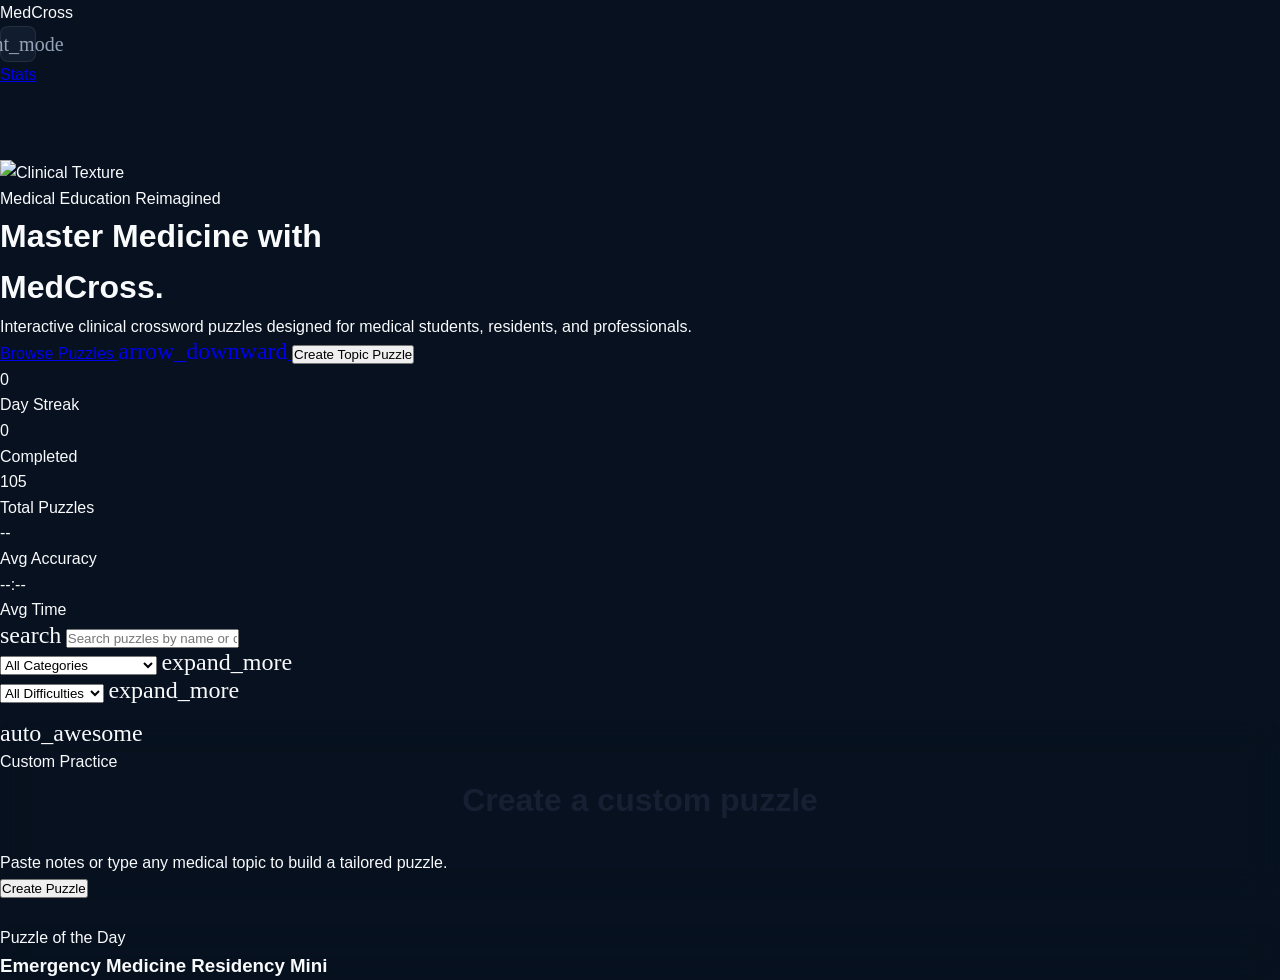
==== commit d13d9b2e: "Add Cloudflare Pages Function as the AI proxy The user deployed the site to Cloudflare Pages, so shi" ====
--- a/puzzle.html
+++ b/puzzle.html
@@ -11,7 +11,7 @@
     <link rel="preconnect" href="https://fonts.googleapis.com">
     <link rel="preconnect" href="https://fonts.gstatic.com" crossorigin>
     <link href="https://fonts.googleapis.com/css2?family=Inter:wght@300;400;500;600;700&display=swap" rel="stylesheet">
-    <link rel="stylesheet" href="style.css?v=25">
+    <link rel="stylesheet" href="style.css?v=27">
     <script src="https://unpkg.com/lucide@latest"></script>
     <!-- Theme init: same behavior as the homepage so both pages match -->
     <script>
@@ -25,7 +25,7 @@
 
     <!-- NYT-style sticky toolbar (full-width, outside app-container) -->
     <div id="puzzle-header">
-        <button id="back-button" onclick="goBack()" class="btn btn-icon" aria-label="Go back">
+        <button id="back-button" class="btn btn-icon" type="button" aria-label="Go back">
             <svg xmlns="http://www.w3.org/2000/svg" width="18" height="18" viewBox="0 0 24 24" fill="none" stroke="currentColor" stroke-width="2.2" stroke-linecap="round" stroke-linejoin="round" aria-hidden="true"><path d="m12 19-7-7 7-7"/><path d="M19 12H5"/></svg>
         </button>
         <div class="ph-center">
@@ -160,7 +160,7 @@
             </div>
             <div class="modal-achievements" id="modal-achievements"></div>
             <div class="modal-actions">
-                <button class="modal-btn modal-btn-secondary" onclick="goBack()">Back to Puzzles</button>
+                <button class="modal-btn modal-btn-secondary" id="modal-back-home" type="button">Back to Puzzles</button>
                 <button class="modal-btn modal-btn-secondary" id="modal-share">Share</button>
                 <button class="modal-btn modal-btn-primary" id="modal-new-puzzle">New Puzzle</button>
             </div>
@@ -169,10 +169,12 @@
 
     <script src="medical-database.js?v=3"></script>
     <script src="crossword-generator.js?v=12"></script>
-    <script src="progress.js?v=10"></script>
-    <script src="script.js?v=17"></script>
+    <script src="validation.js?v=1"></script>
+    <script src="progress.js?v=12"></script>
+    <script src="script.js?v=18"></script>
+    <script src="config.public.js?v=2"></script>
     <script src="config.js"></script>
-    <script src="gemini.js?v=15"></script>
+    <script src="gemini.js?v=16"></script>
     <script>if ('serviceWorker' in navigator) navigator.serviceWorker.register('sw.js').catch(() => {});</script>
 </body>
 </html>
--- a/style.css
+++ b/style.css
@@ -3176,6 +3176,46 @@
     box-shadow: var(--shadow-sm);
 }
 
+.weak-card-link {
+    display: block;
+    color: inherit;
+    text-decoration: none;
+    transition: border-color 160ms ease, transform 160ms ease;
+}
+
+.weak-card-link:hover {
+    border-color: var(--accent);
+    transform: translateY(-1px);
+}
+
+.weak-actions {
+    display: flex;
+    flex-wrap: wrap;
+    gap: 0.5rem;
+    margin-top: 0.8rem;
+}
+
+.weak-actions a {
+    display: inline-flex;
+    min-height: 34px;
+    align-items: center;
+    justify-content: center;
+    padding: 0 0.75rem;
+    border: 1px solid var(--border-color);
+    border-radius: 8px;
+    color: var(--text-primary);
+    background: var(--card-bg);
+    font-size: 0.85rem;
+    font-weight: 700;
+    text-decoration: none;
+}
+
+.weak-actions a:first-child {
+    color: #ffffff;
+    background: var(--accent);
+    border-color: var(--accent);
+}
+
 .ov-card {
     min-height: 108px;
     display: flex;
@@ -3259,6 +3299,16 @@
     color: var(--text-primary);
 }
 
+.stats-notice {
+    margin-top: 0.85rem;
+    padding: 0.8rem 0.9rem;
+    color: var(--text-primary);
+    background: var(--highlight-bg);
+    border: 1px solid var(--border-color);
+    border-radius: 8px;
+    font-weight: 700;
+}
+
 .review-item {
     align-items: flex-start;
     gap: 1rem;
@@ -3337,6 +3387,17 @@
 
 .study-btn-got {
     background: #167f7a;
+    color: #ffffff;
+}
+
+.study-btn-hard {
+    background: #f8fafc;
+    border: 1px solid #cbd5e1;
+    color: #334155;
+}
+
+.study-btn-easy {
+    background: #0f766e;
     color: #ffffff;
 }
 
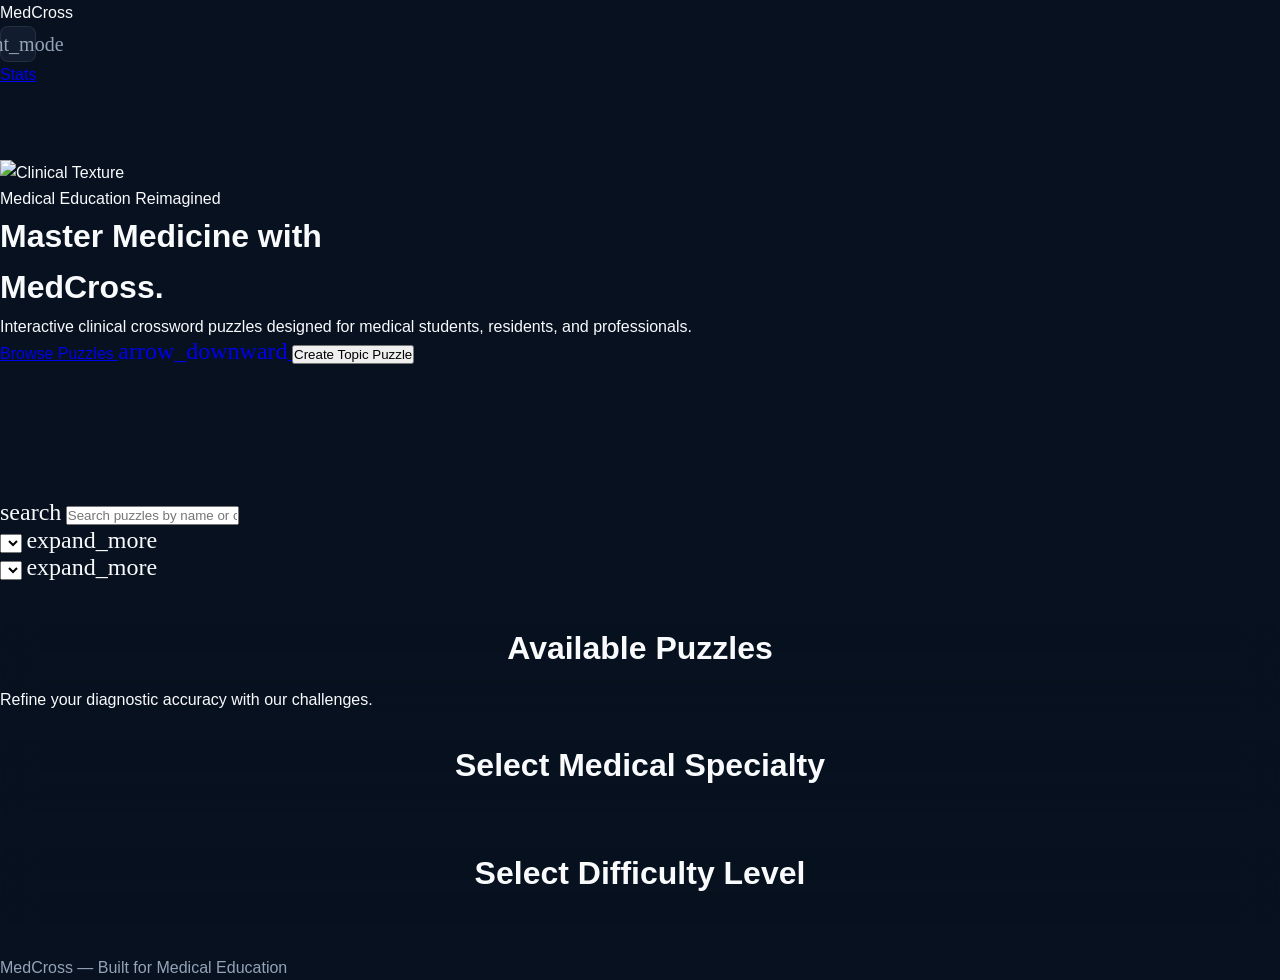
==== commit c1eaf49a: "Fix dropped letters when typing fast in the crossword grid Cursor advancement happened on keyup, so " ====
--- a/puzzle.html
+++ b/puzzle.html
@@ -171,7 +171,7 @@
     <script src="crossword-generator.js?v=12"></script>
     <script src="validation.js?v=1"></script>
     <script src="progress.js?v=12"></script>
-    <script src="script.js?v=18"></script>
+    <script src="script.js?v=19"></script>
     <script src="config.public.js?v=2"></script>
     <script src="config.js"></script>
     <script src="gemini.js?v=16"></script>
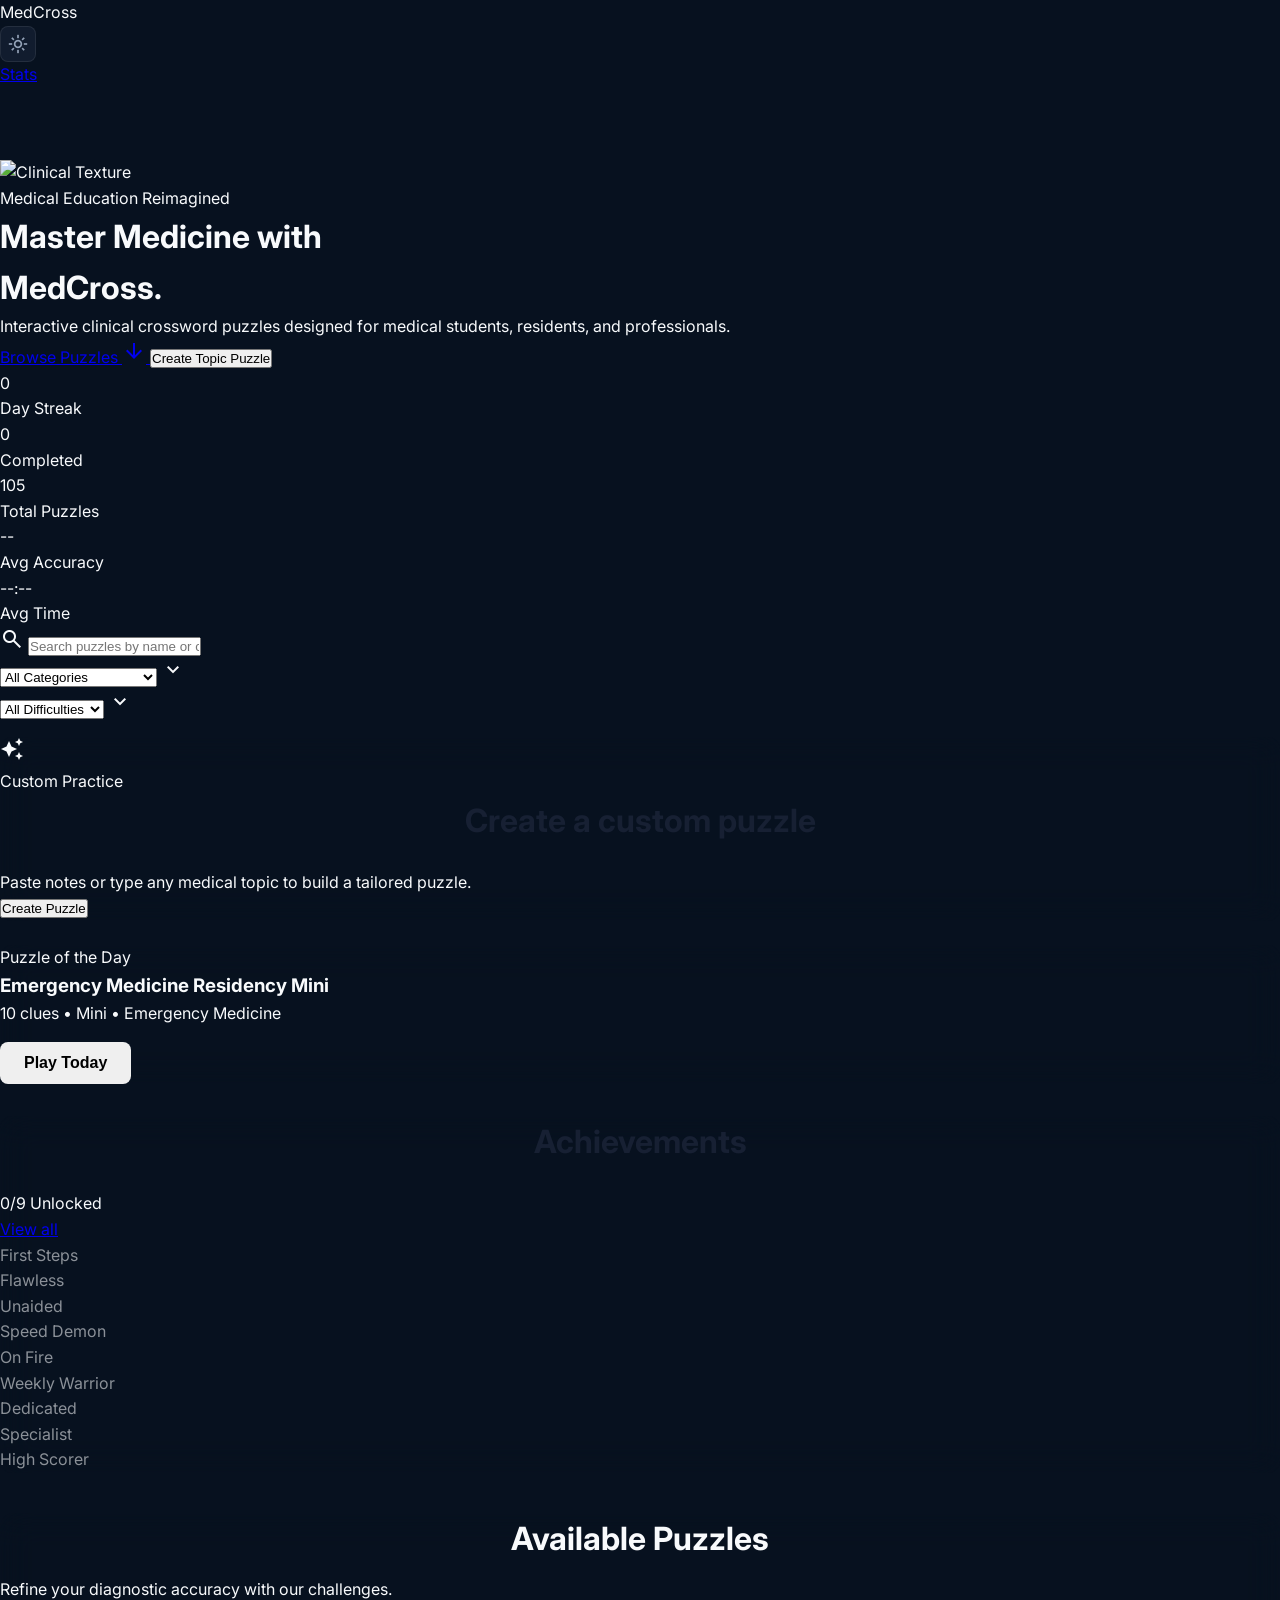
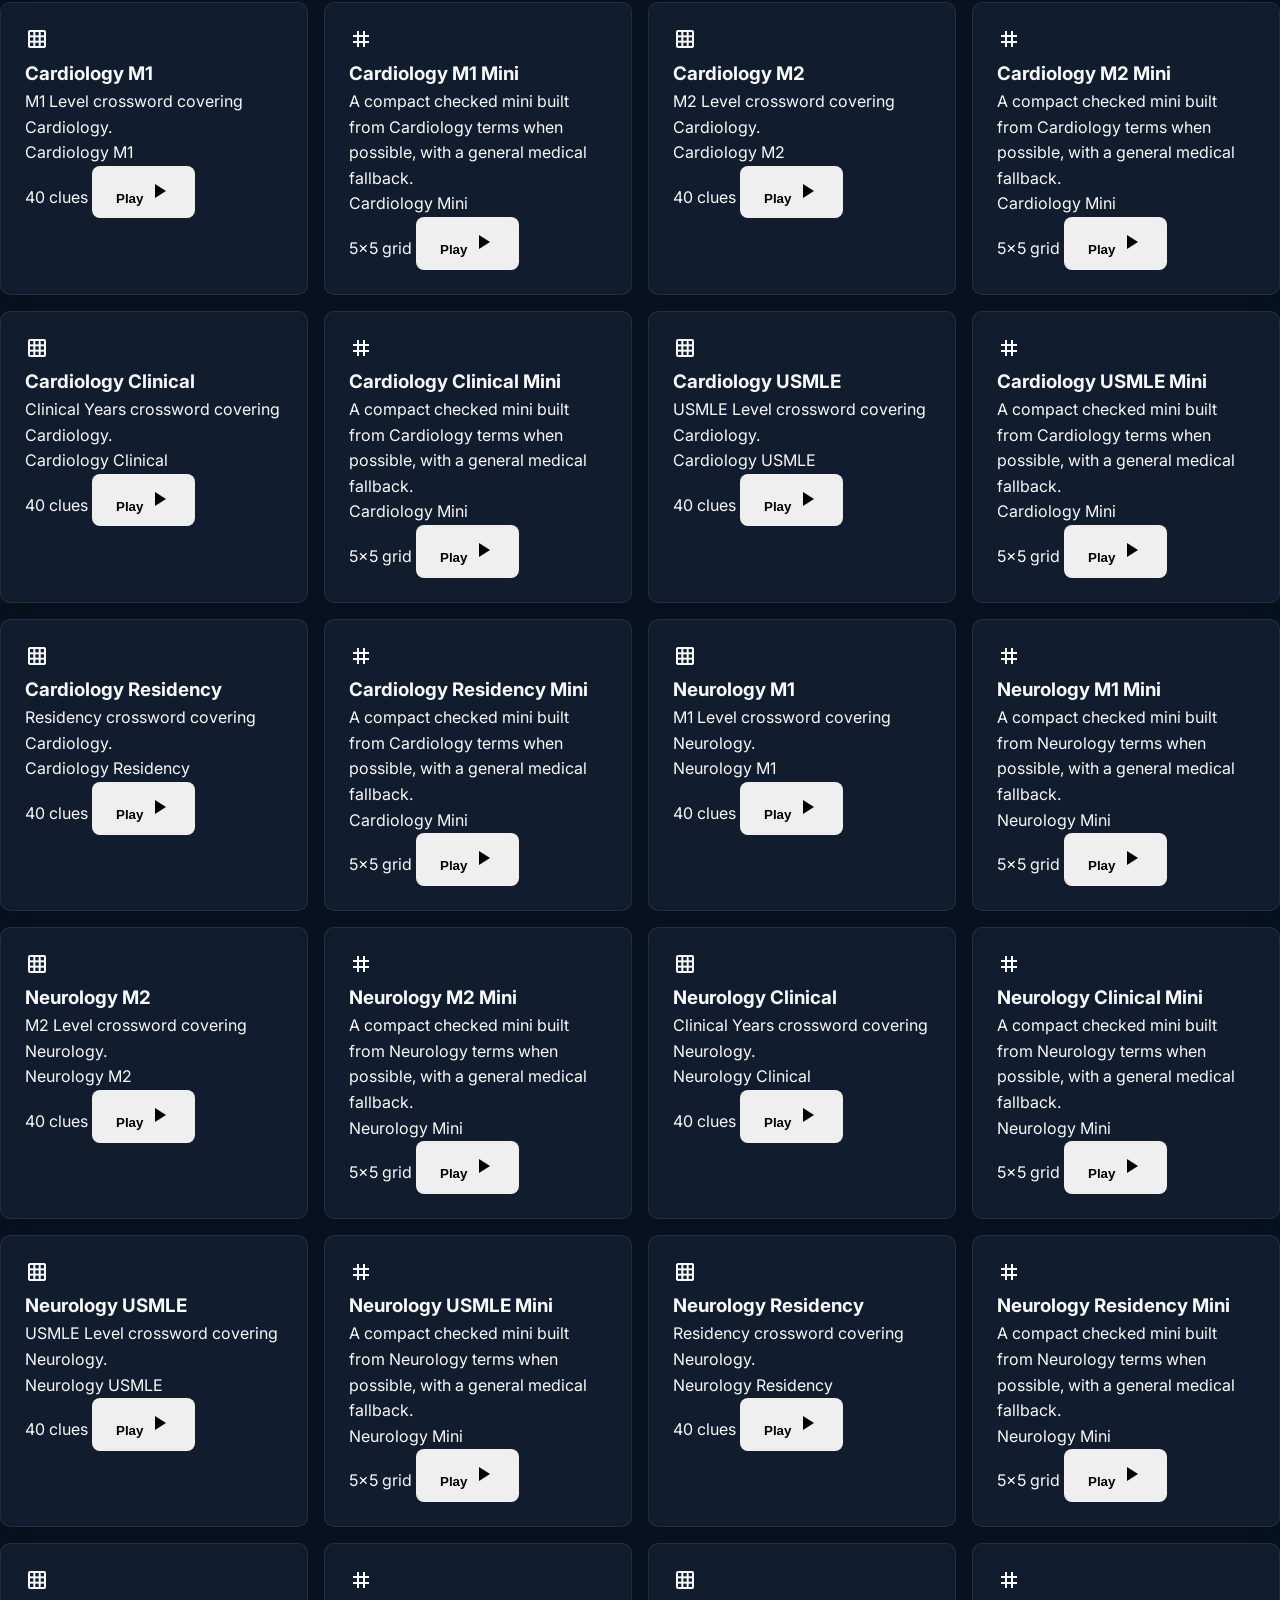
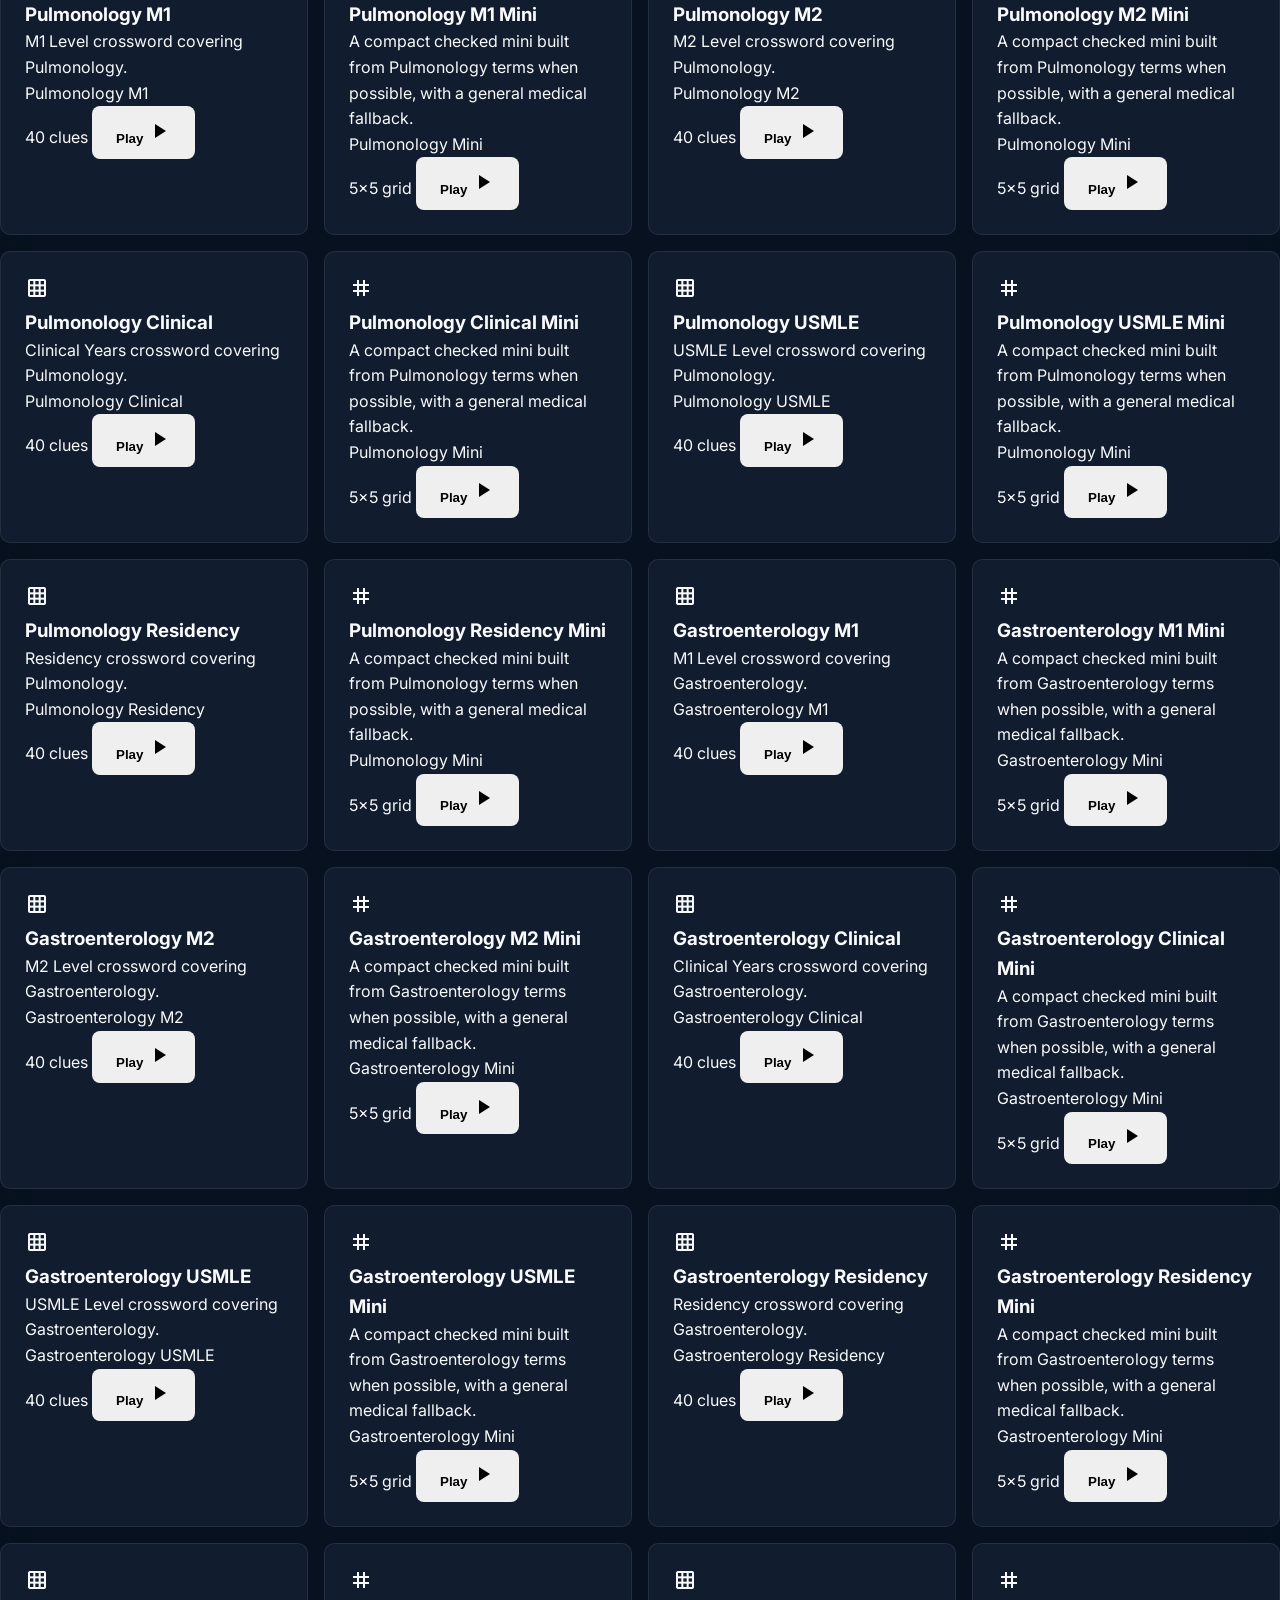
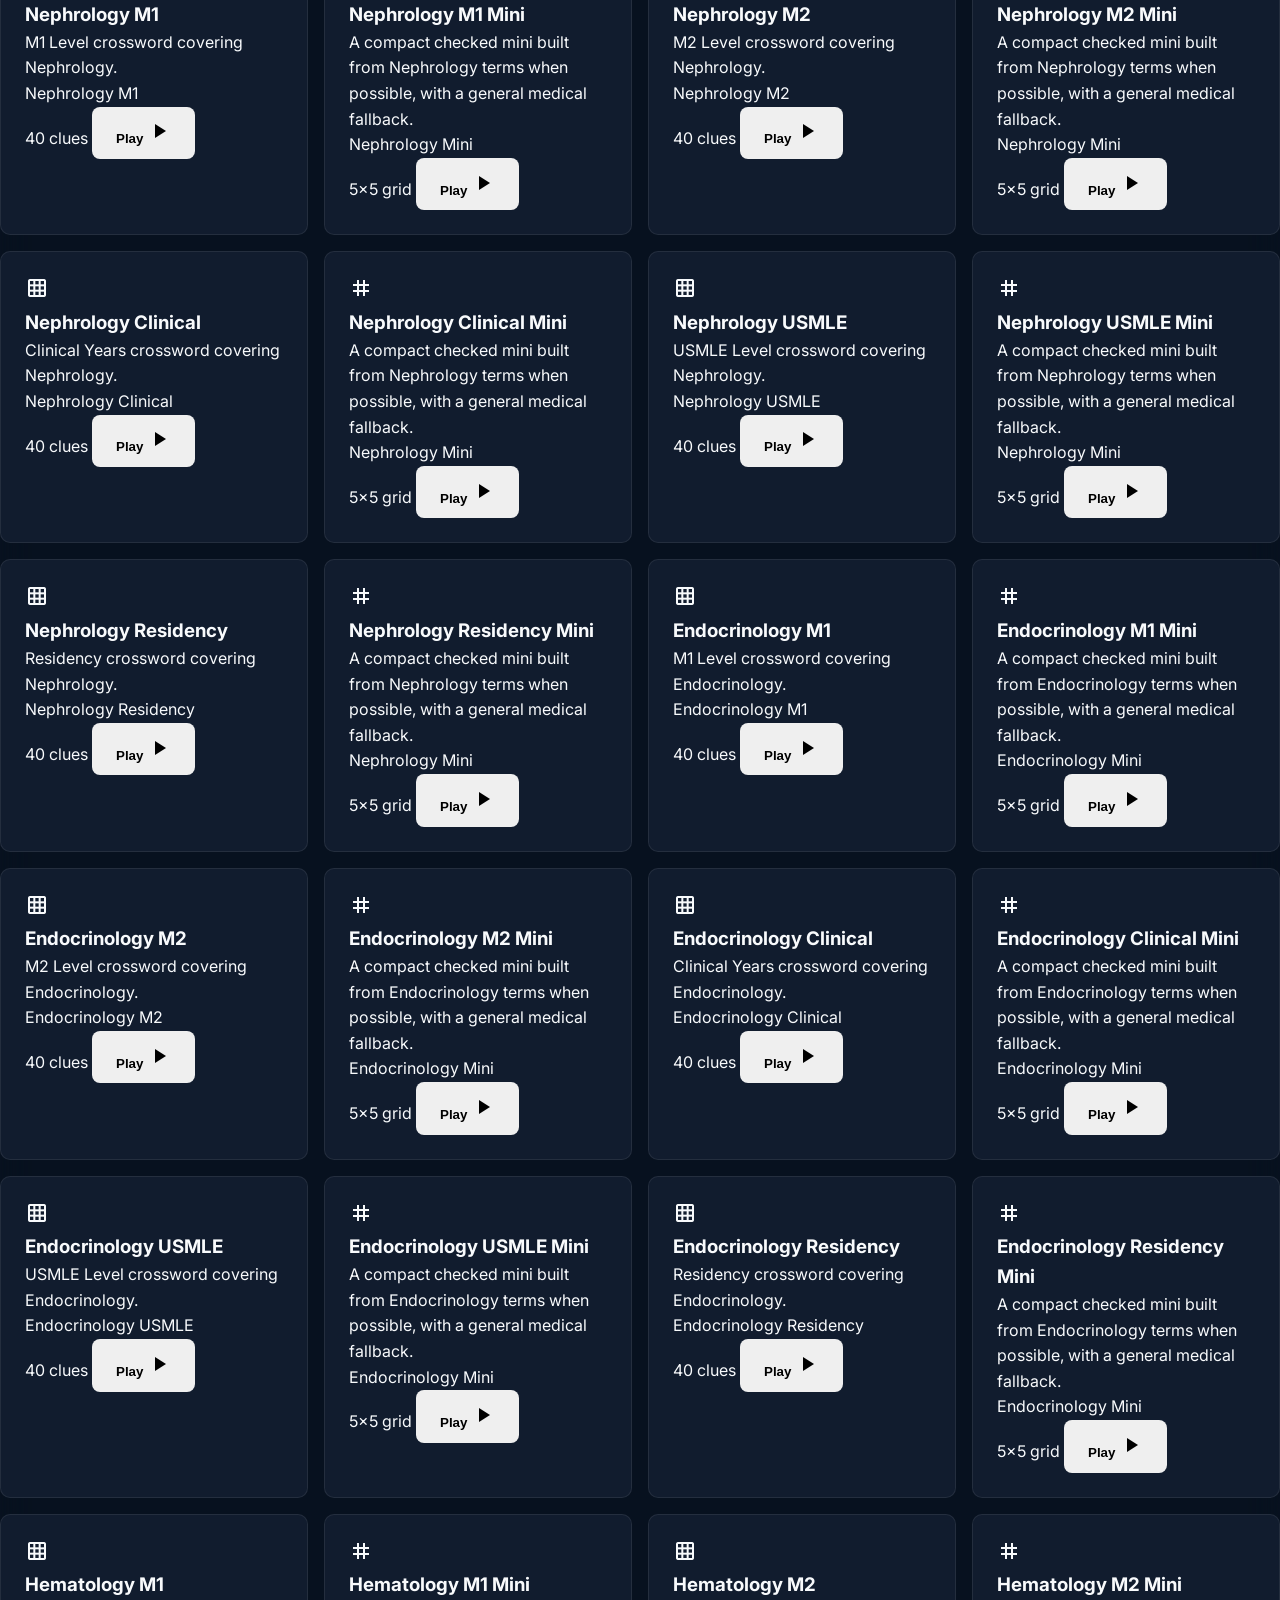
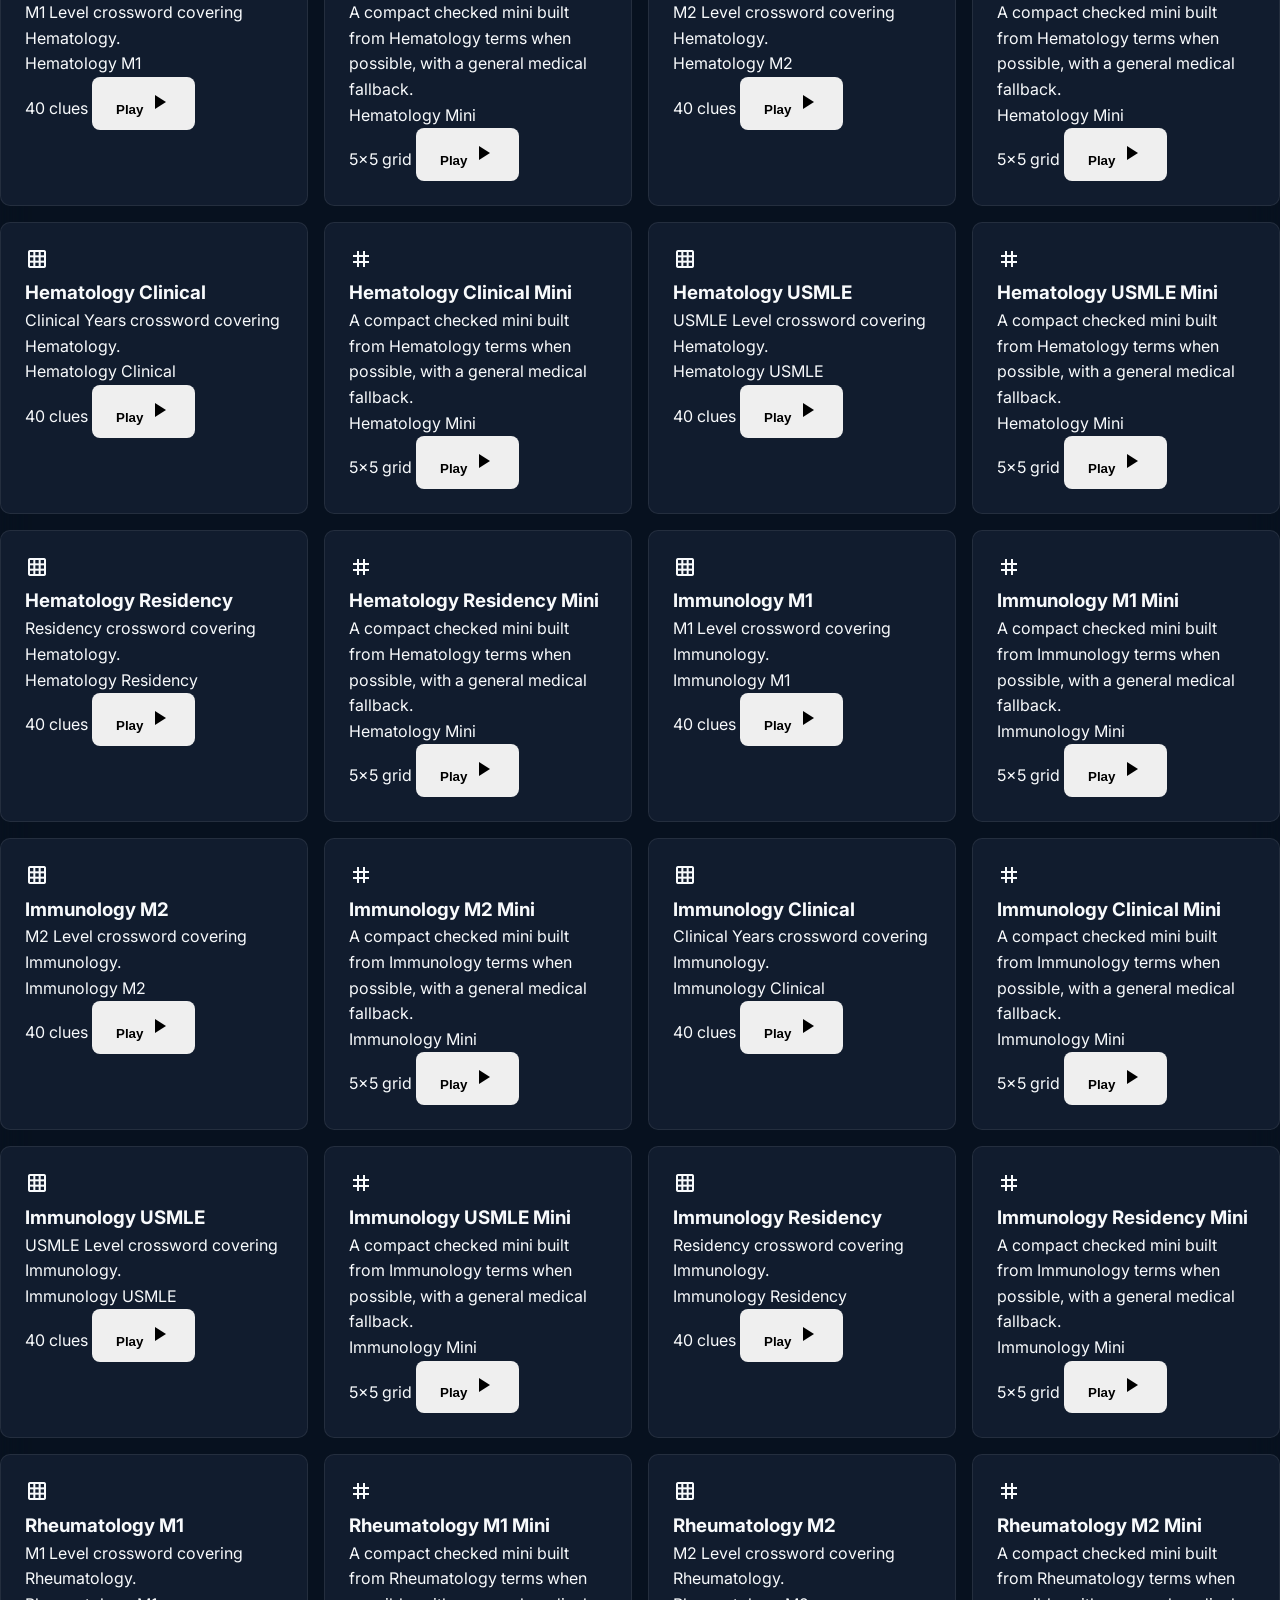
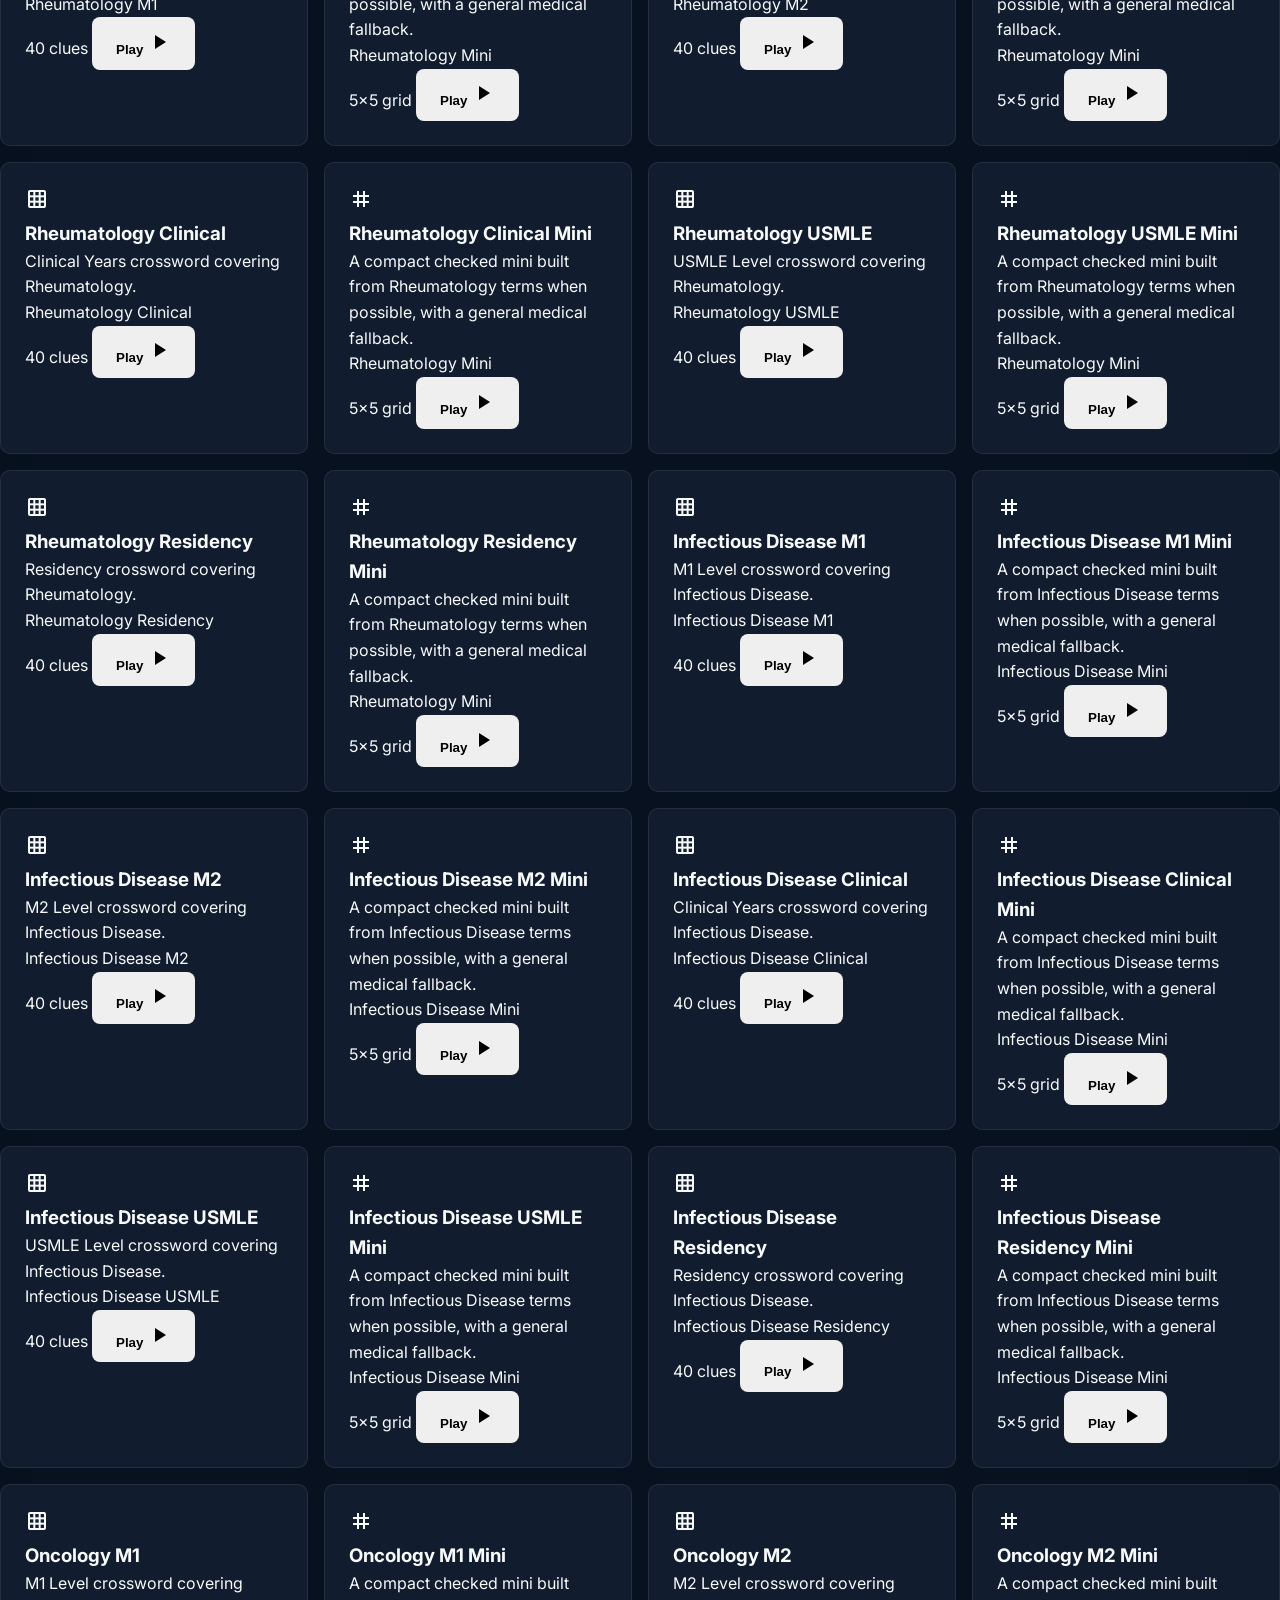
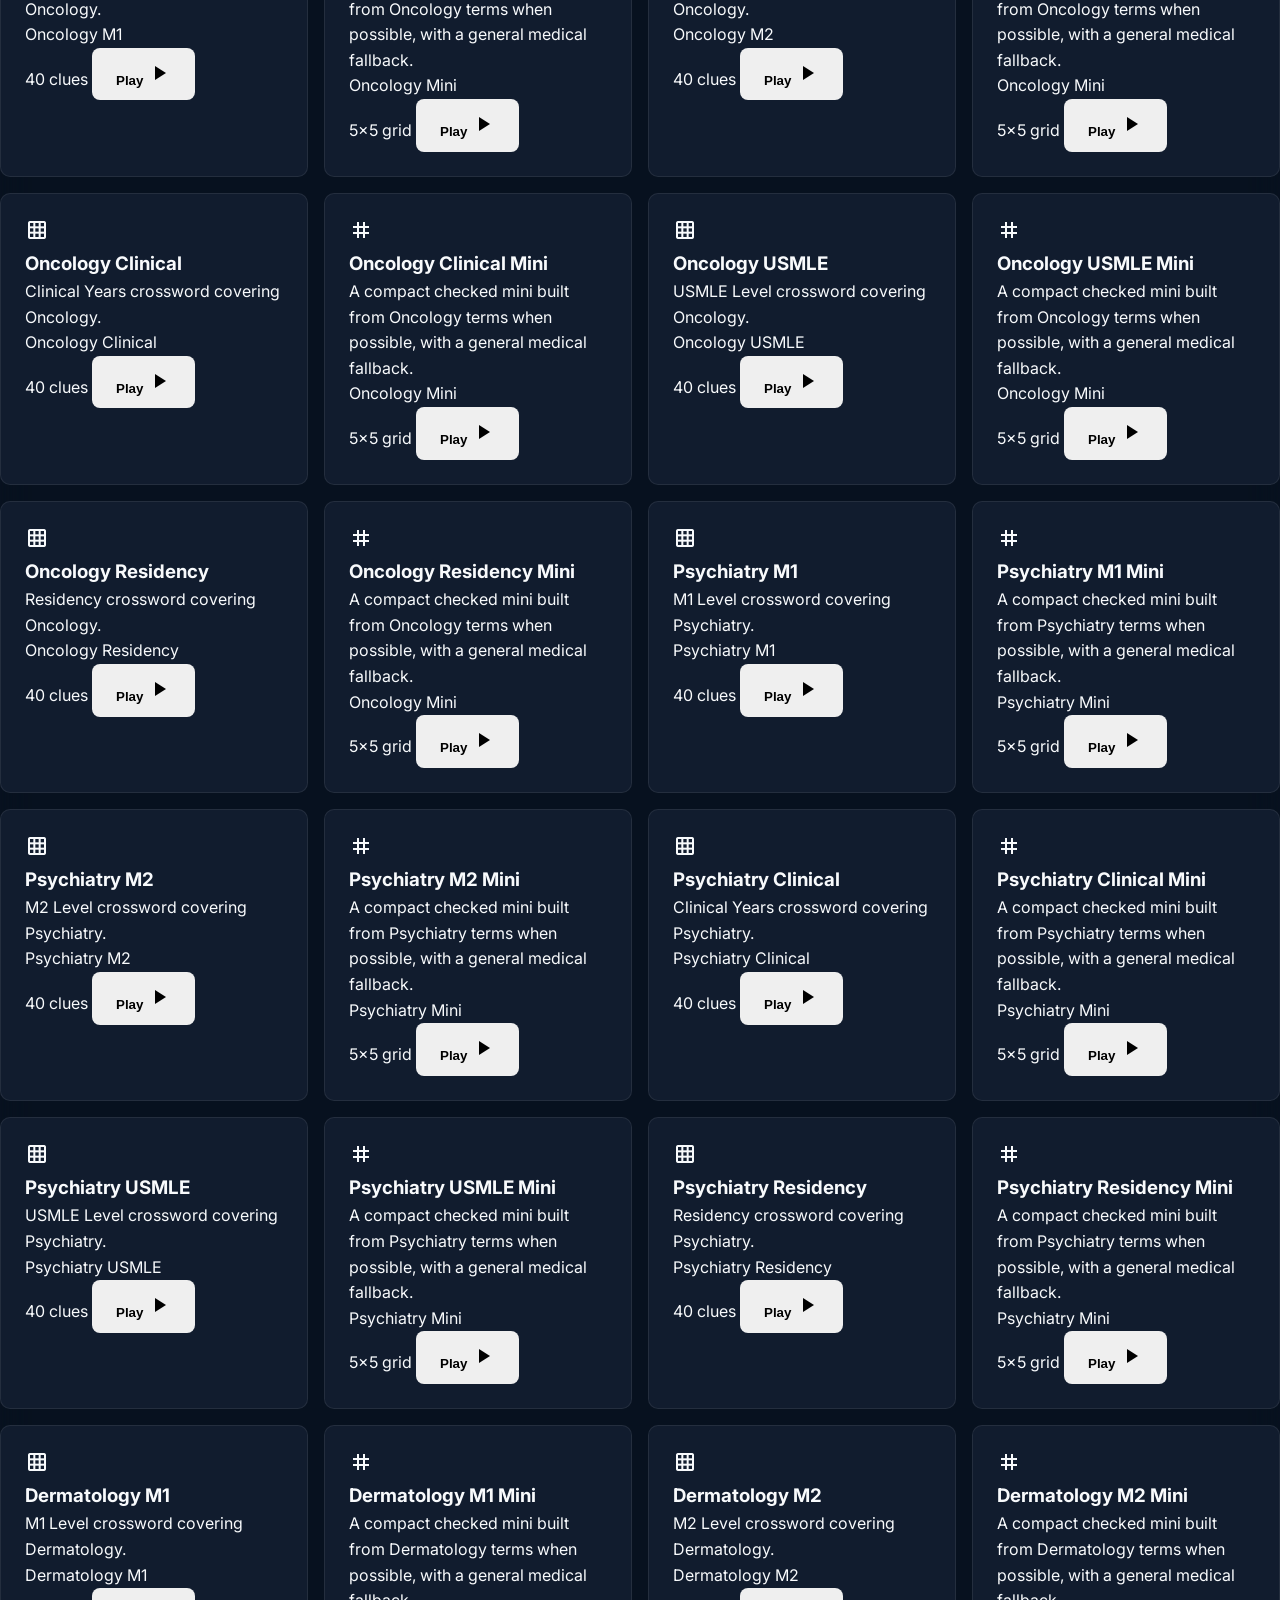
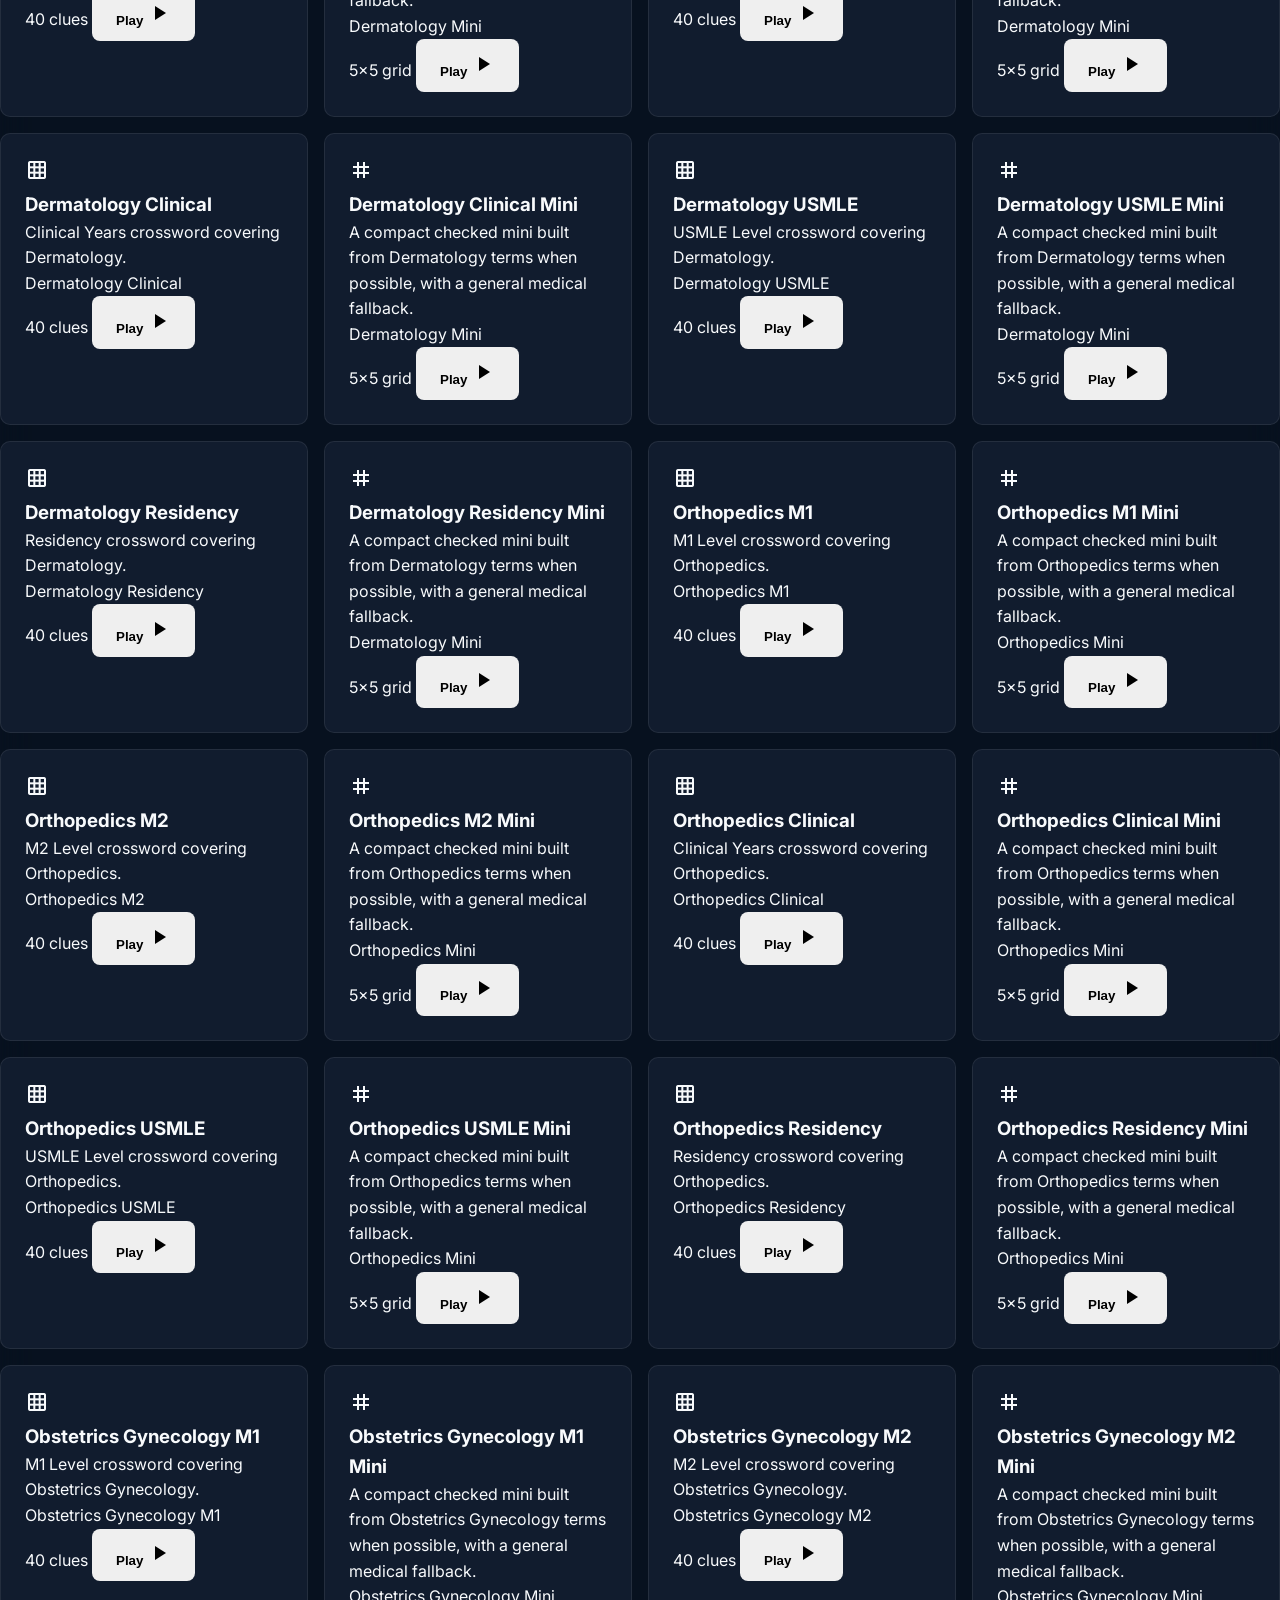
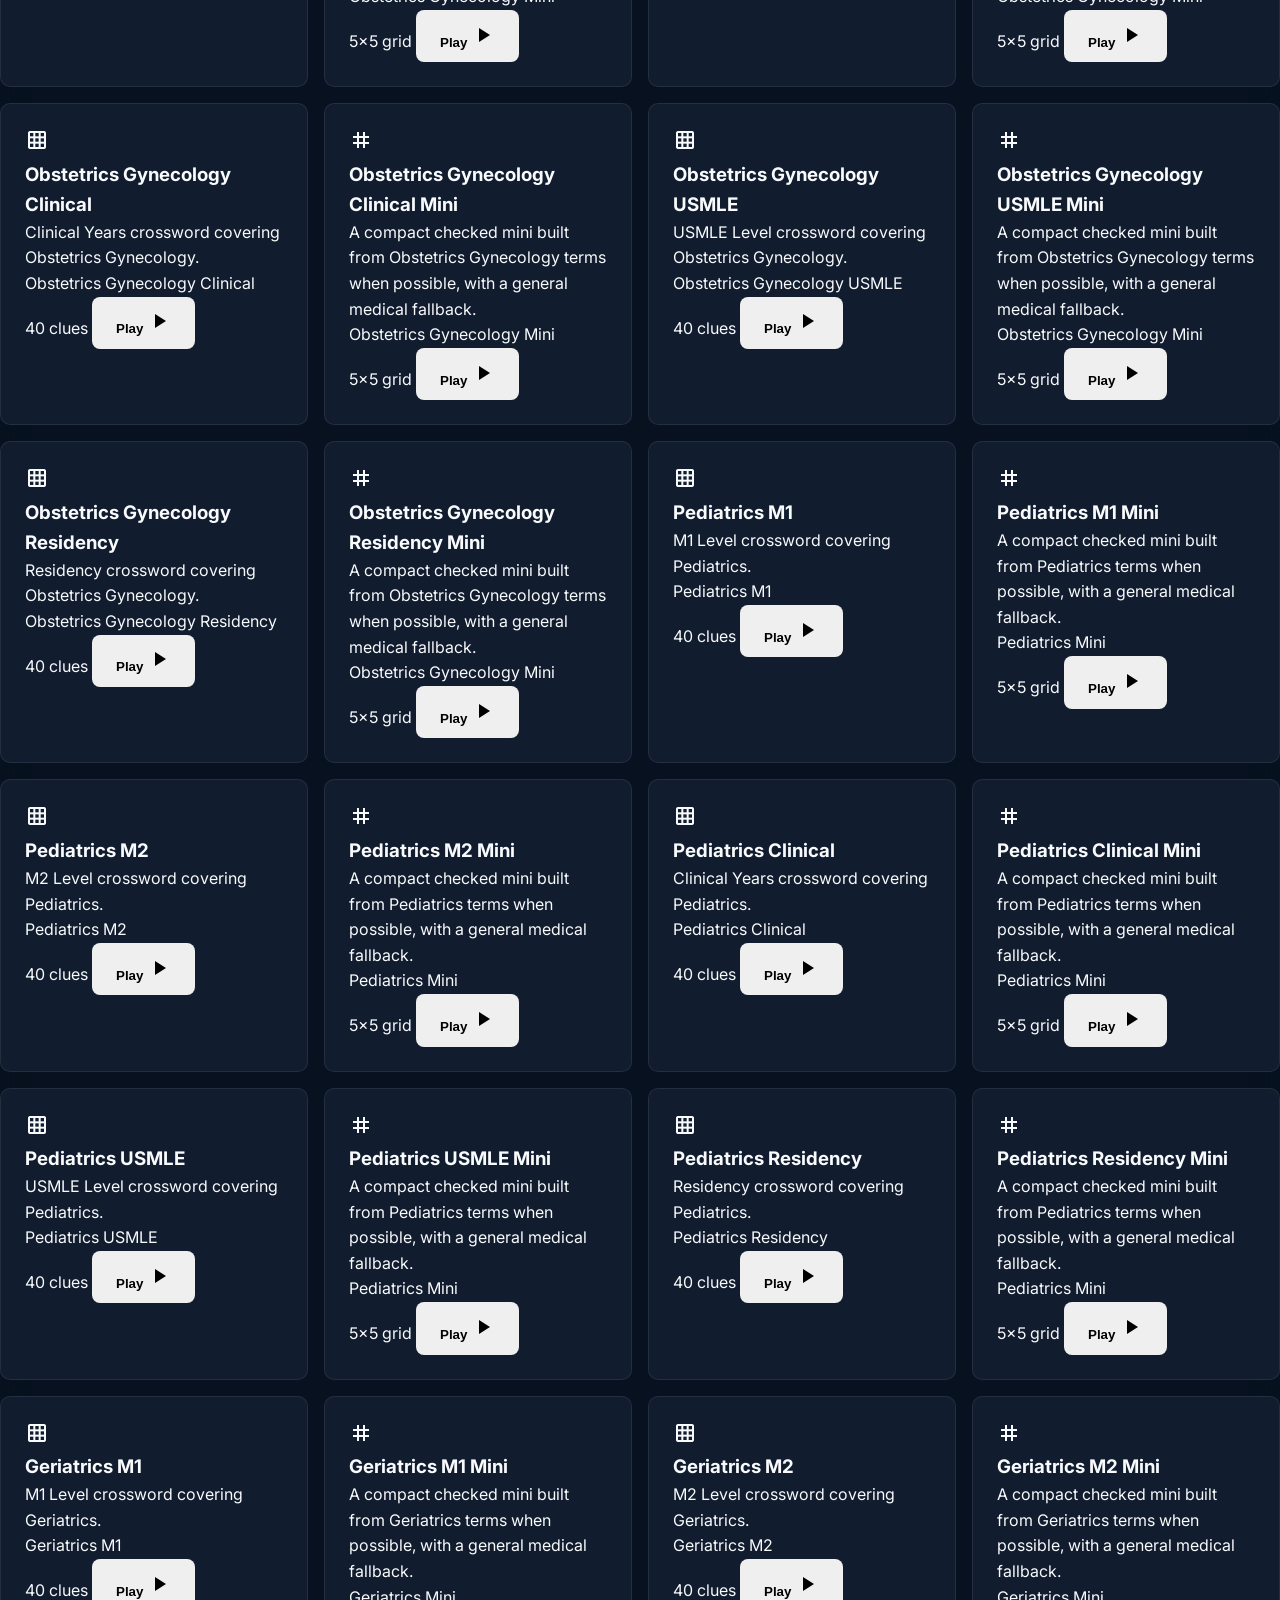
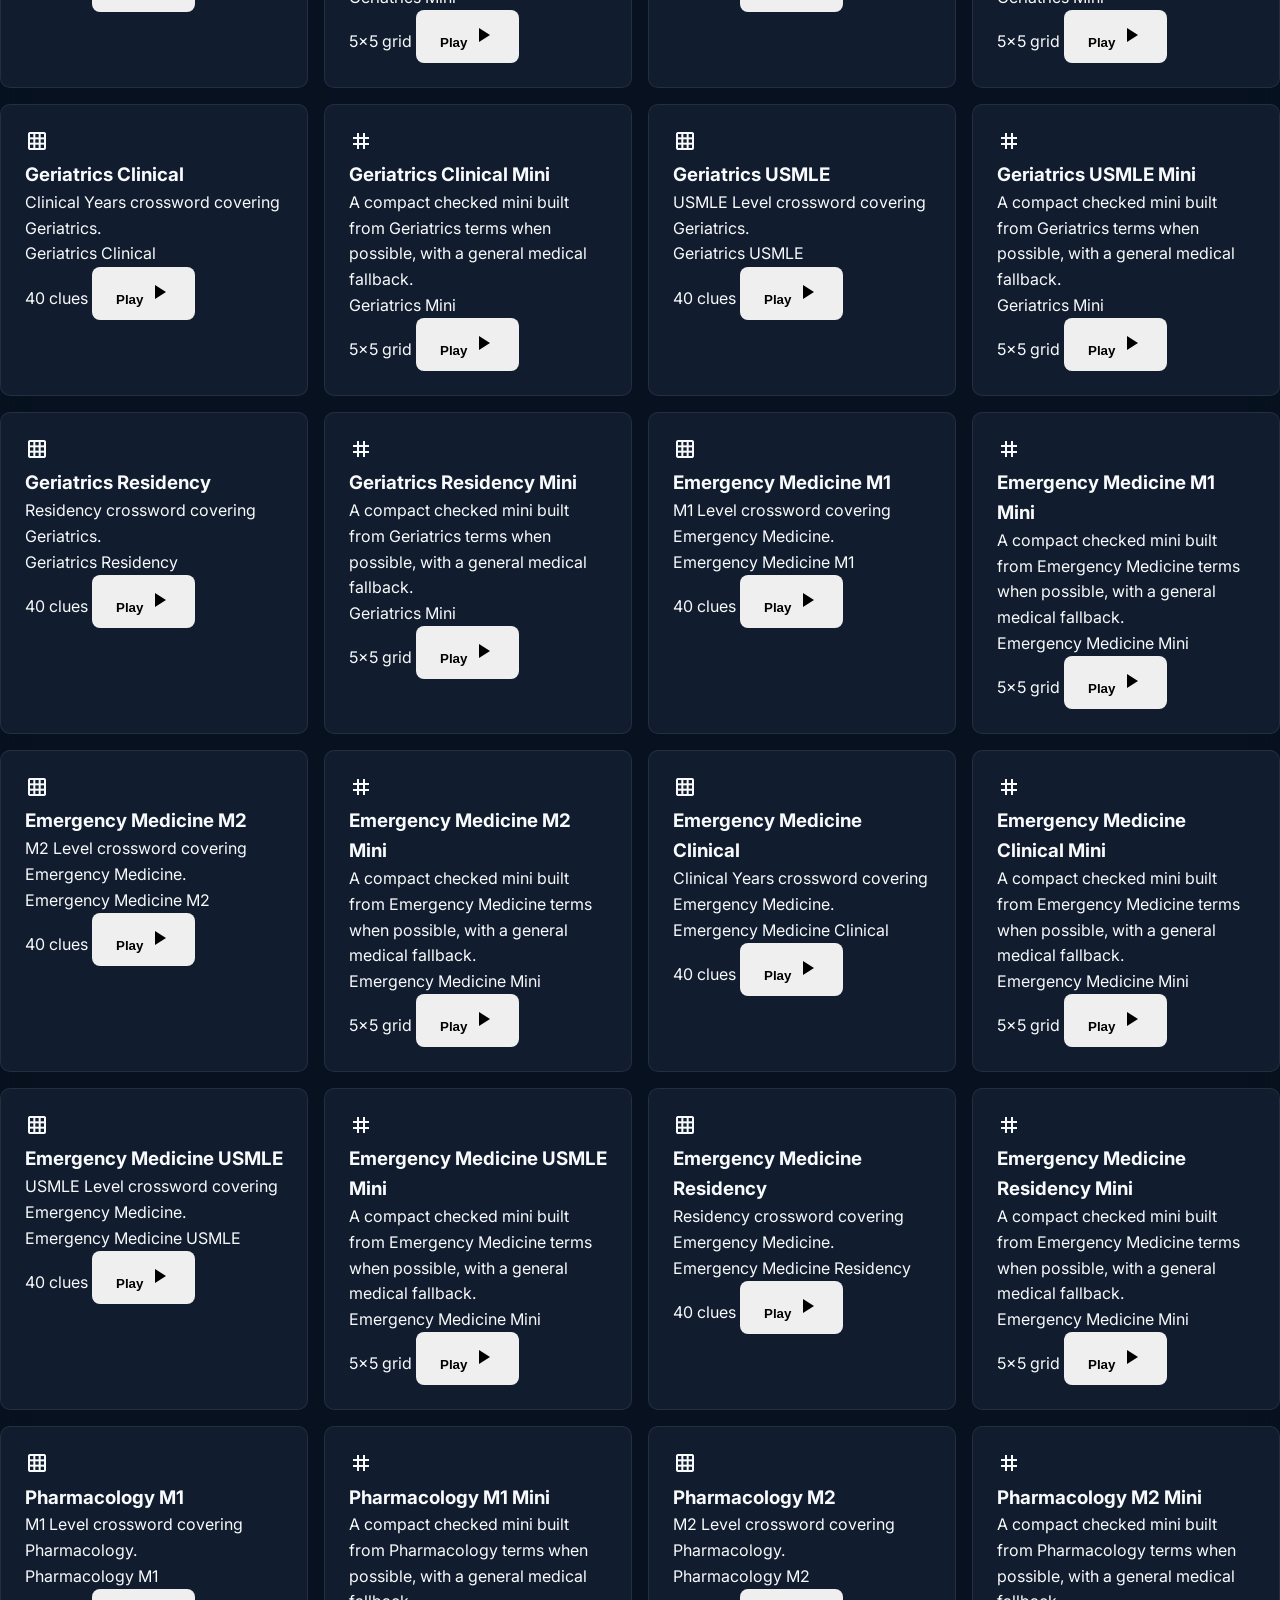
==== commit 266629e0: "Fix Backspace not deleting a letter in an already-filled cell Clicking a filled cell only called foc" ====
--- a/puzzle.html
+++ b/puzzle.html
@@ -171,7 +171,7 @@
     <script src="crossword-generator.js?v=12"></script>
     <script src="validation.js?v=1"></script>
     <script src="progress.js?v=12"></script>
-    <script src="script.js?v=19"></script>
+    <script src="script.js?v=20"></script>
     <script src="config.public.js?v=2"></script>
     <script src="config.js"></script>
     <script src="gemini.js?v=16"></script>
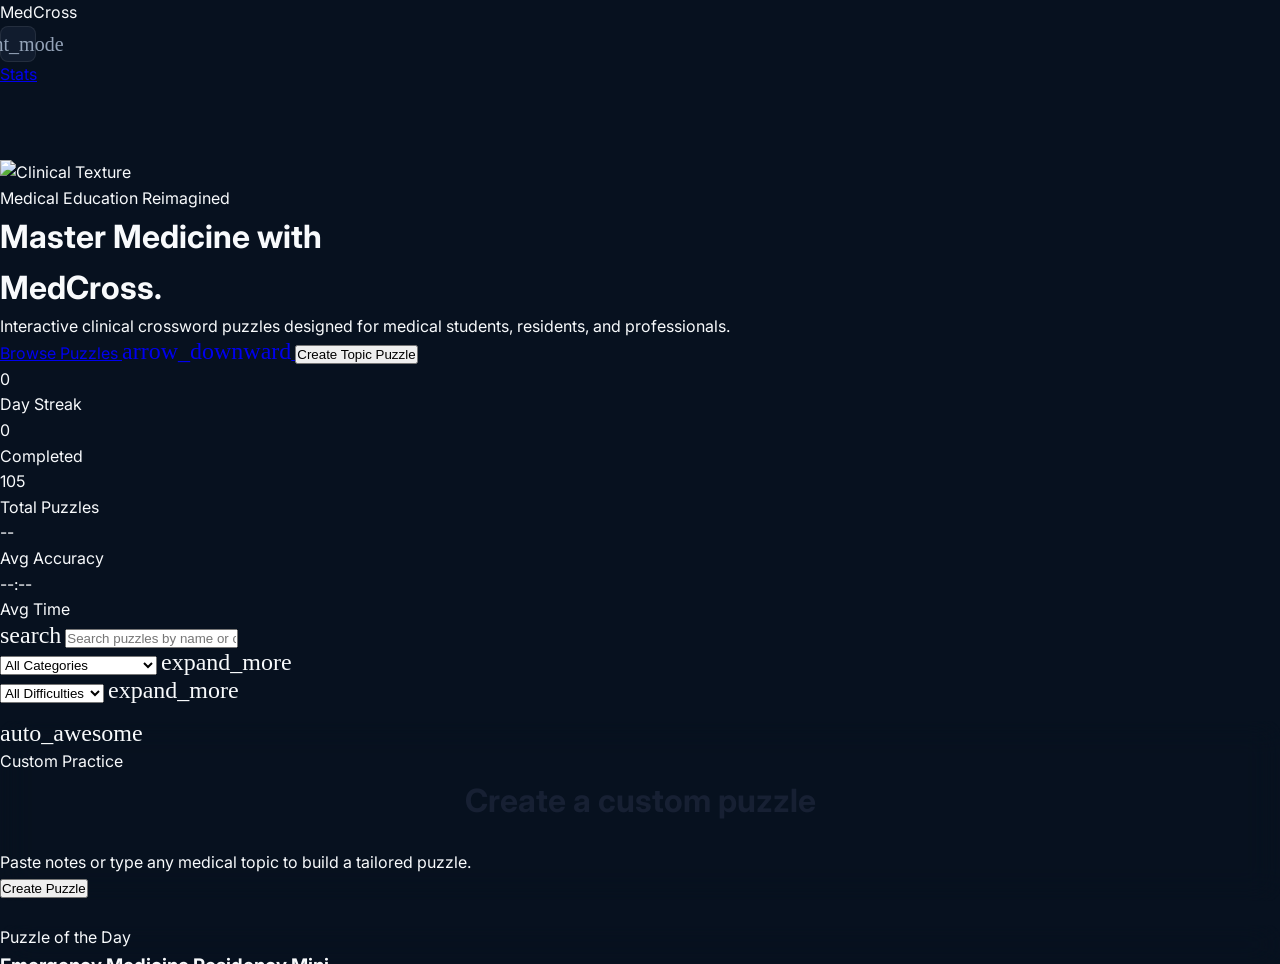
==== commit 1a458ac9: "Add Hugging Face (Qwen2.5-72B) as the AI backend Open-source model support for puzzle generation (no" ====
--- a/puzzle.html
+++ b/puzzle.html
@@ -167,14 +167,14 @@
         </div>
     </div>
 
-    <script src="medical-database.js?v=3"></script>
+    <script src="medical-database.js?v=4"></script>
     <script src="crossword-generator.js?v=12"></script>
     <script src="validation.js?v=1"></script>
     <script src="progress.js?v=12"></script>
     <script src="script.js?v=20"></script>
     <script src="config.public.js?v=2"></script>
     <script src="config.js"></script>
-    <script src="gemini.js?v=16"></script>
+    <script src="gemini.js?v=18"></script>
     <script>if ('serviceWorker' in navigator) navigator.serviceWorker.register('sw.js').catch(() => {});</script>
 </body>
 </html>
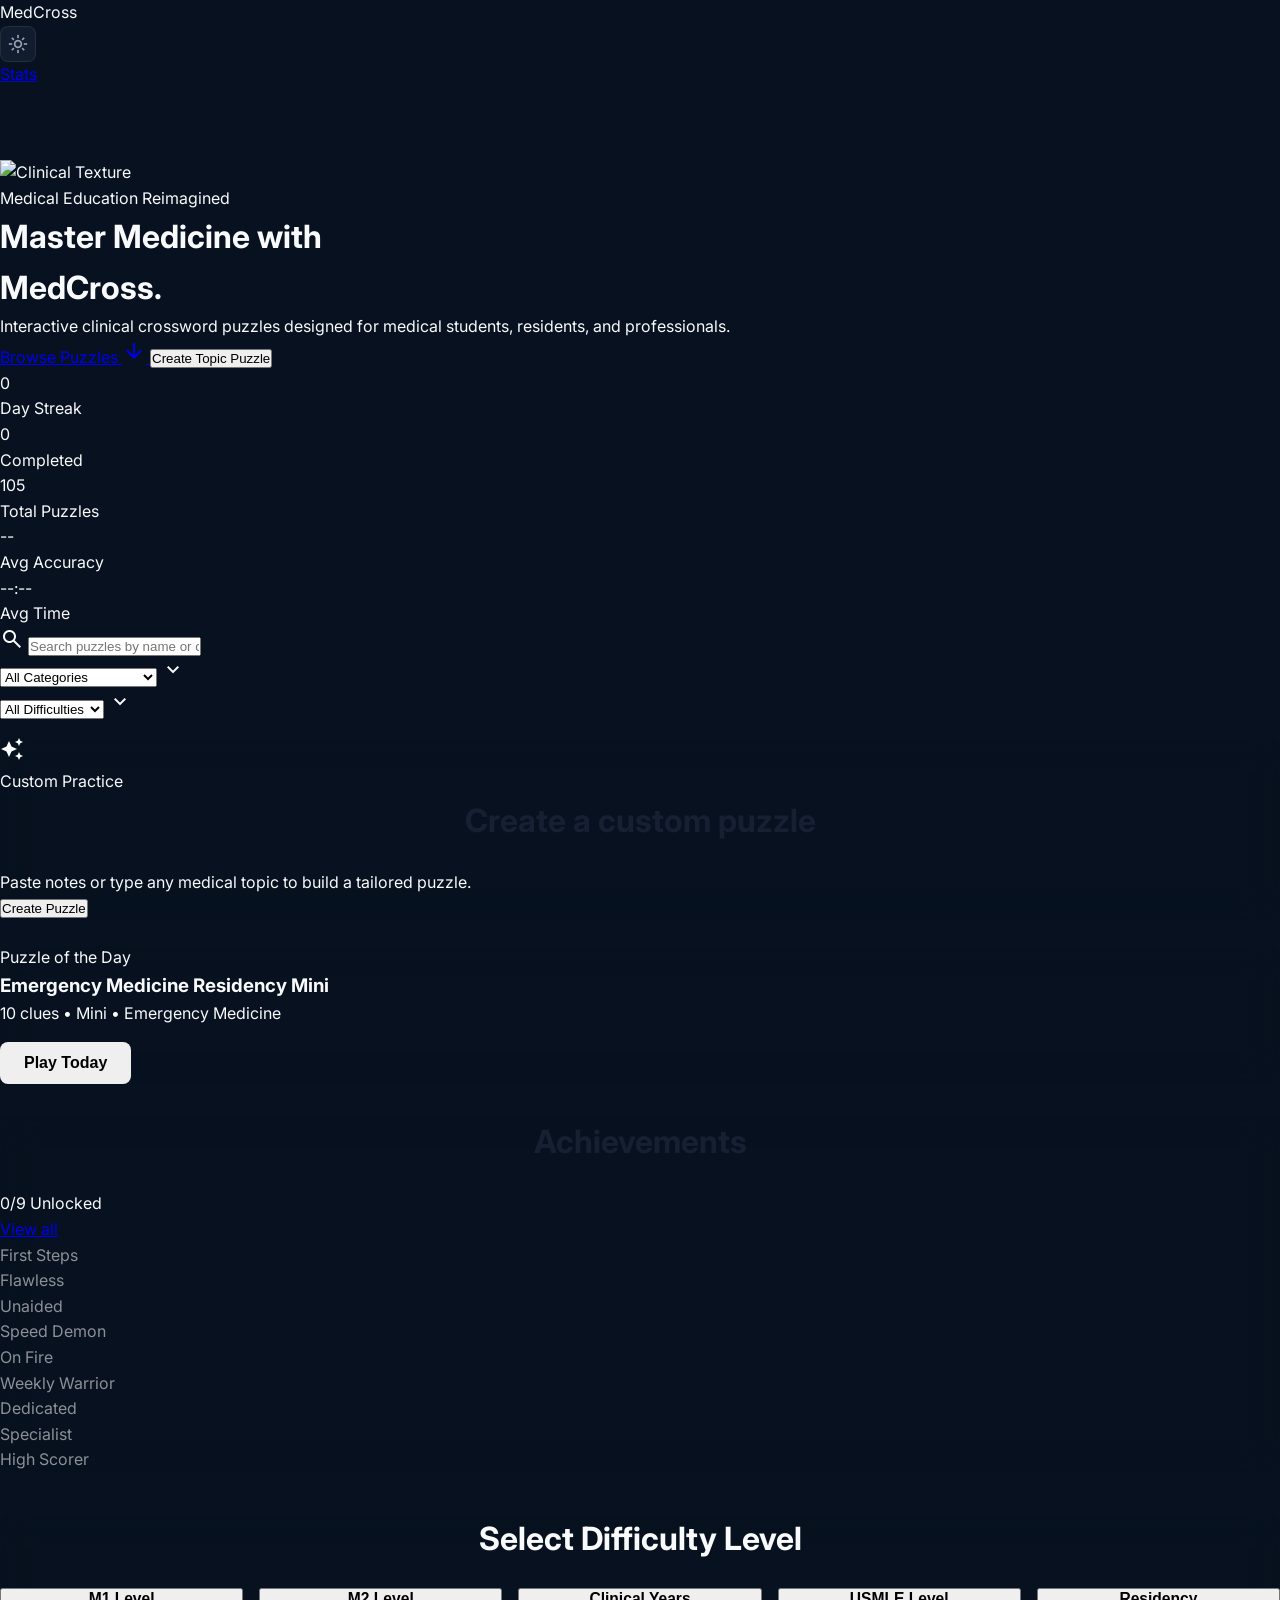
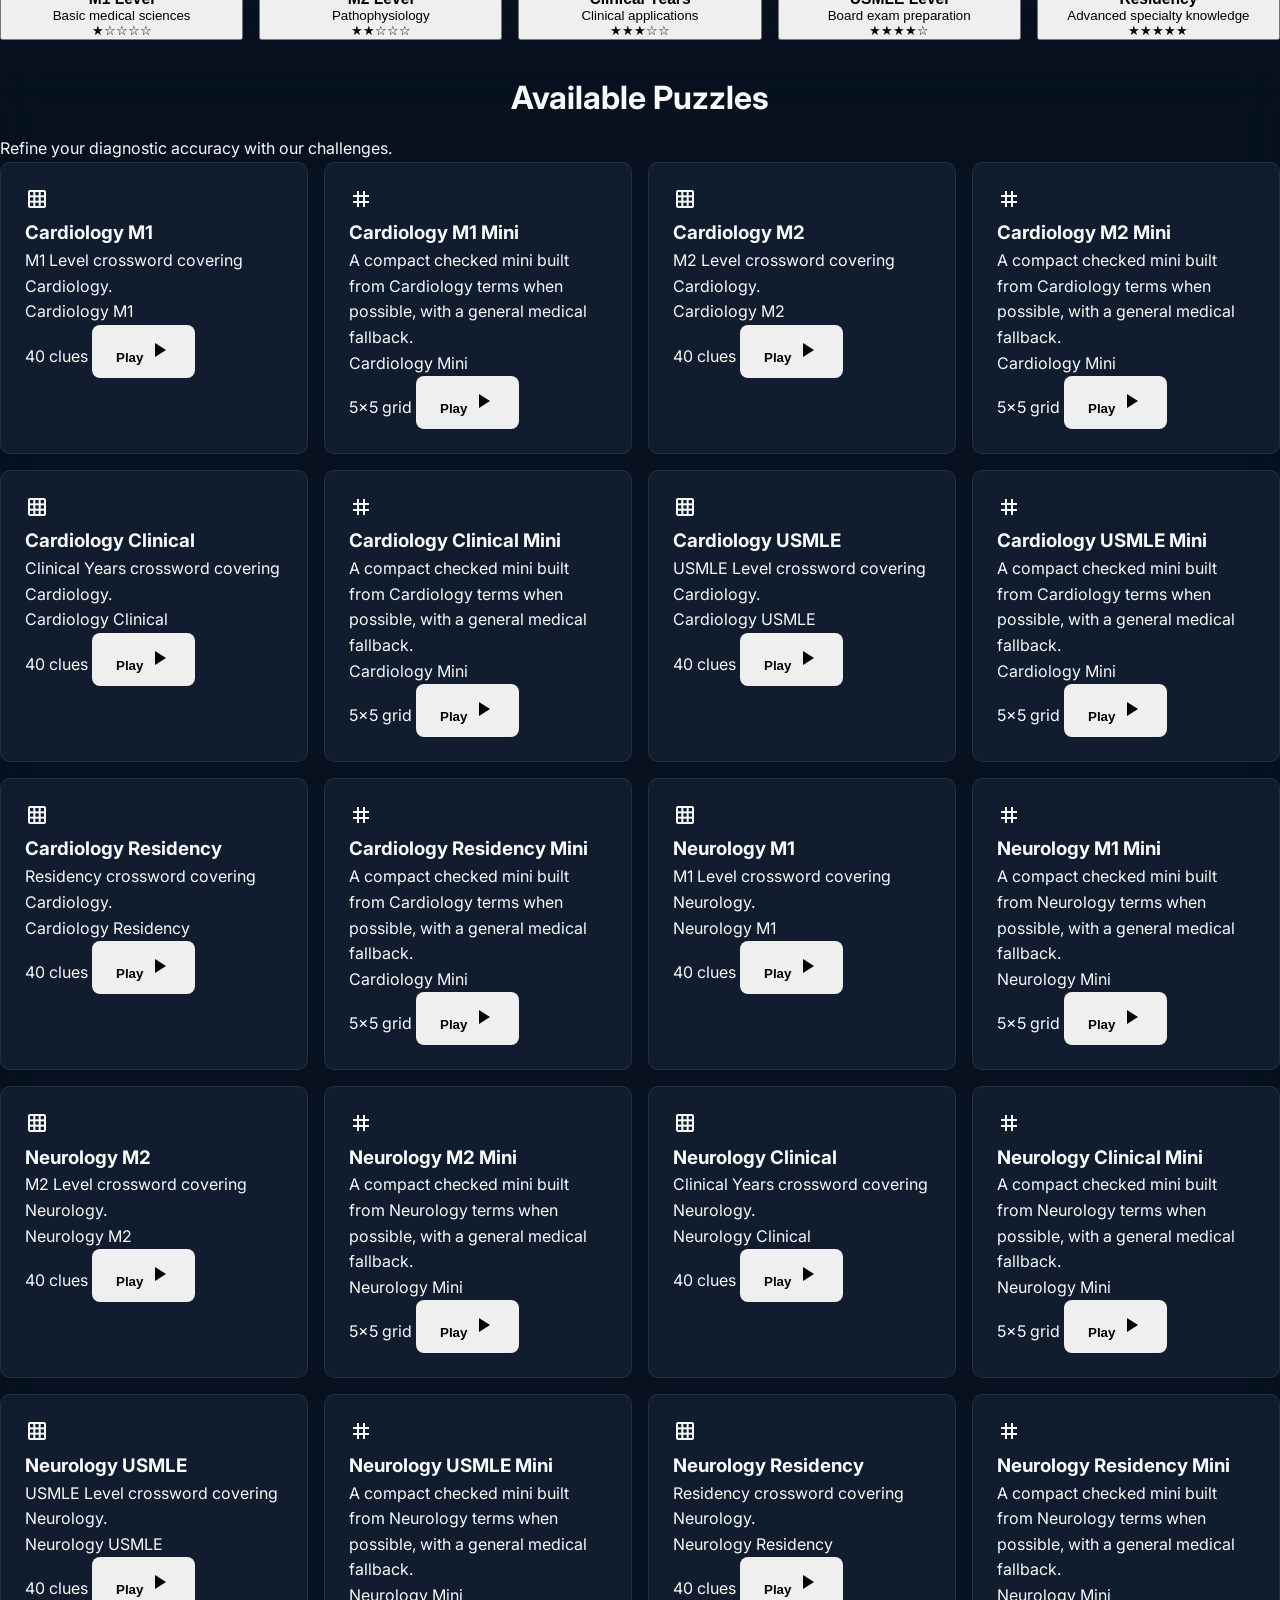
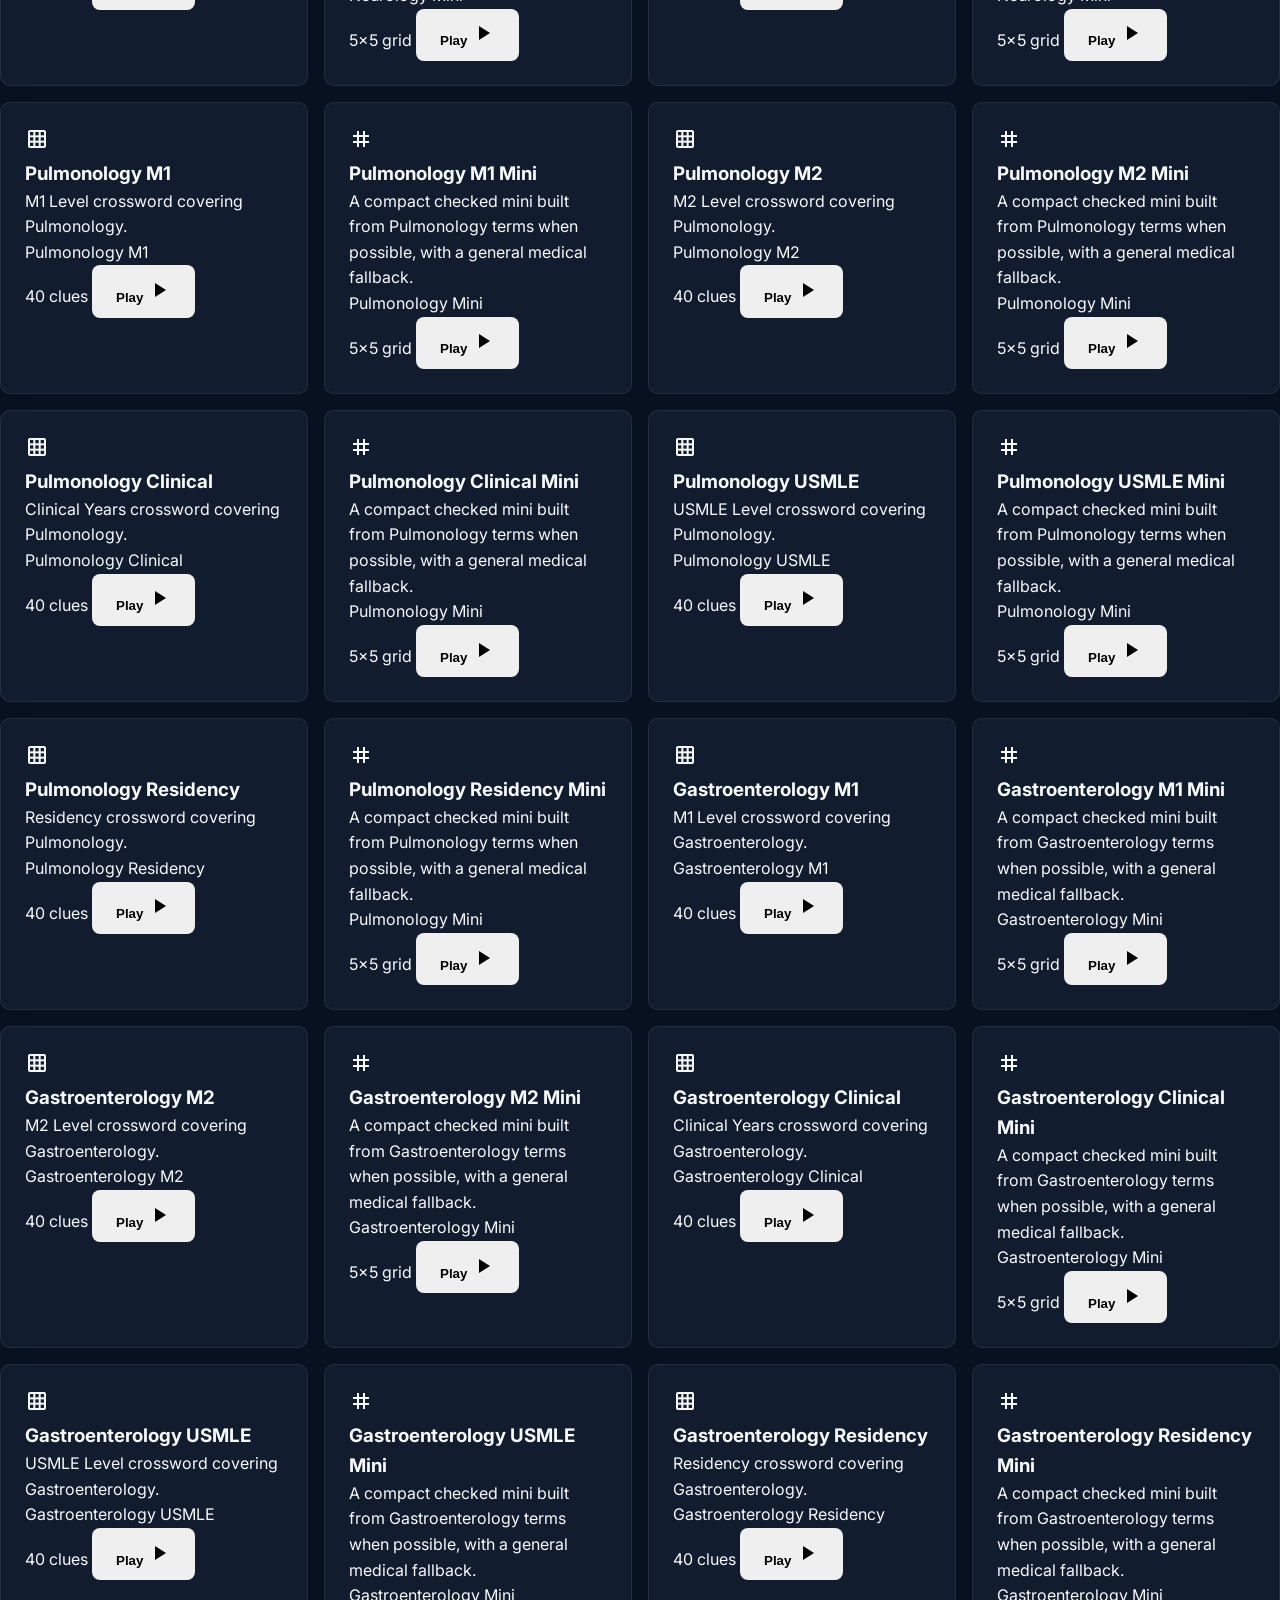
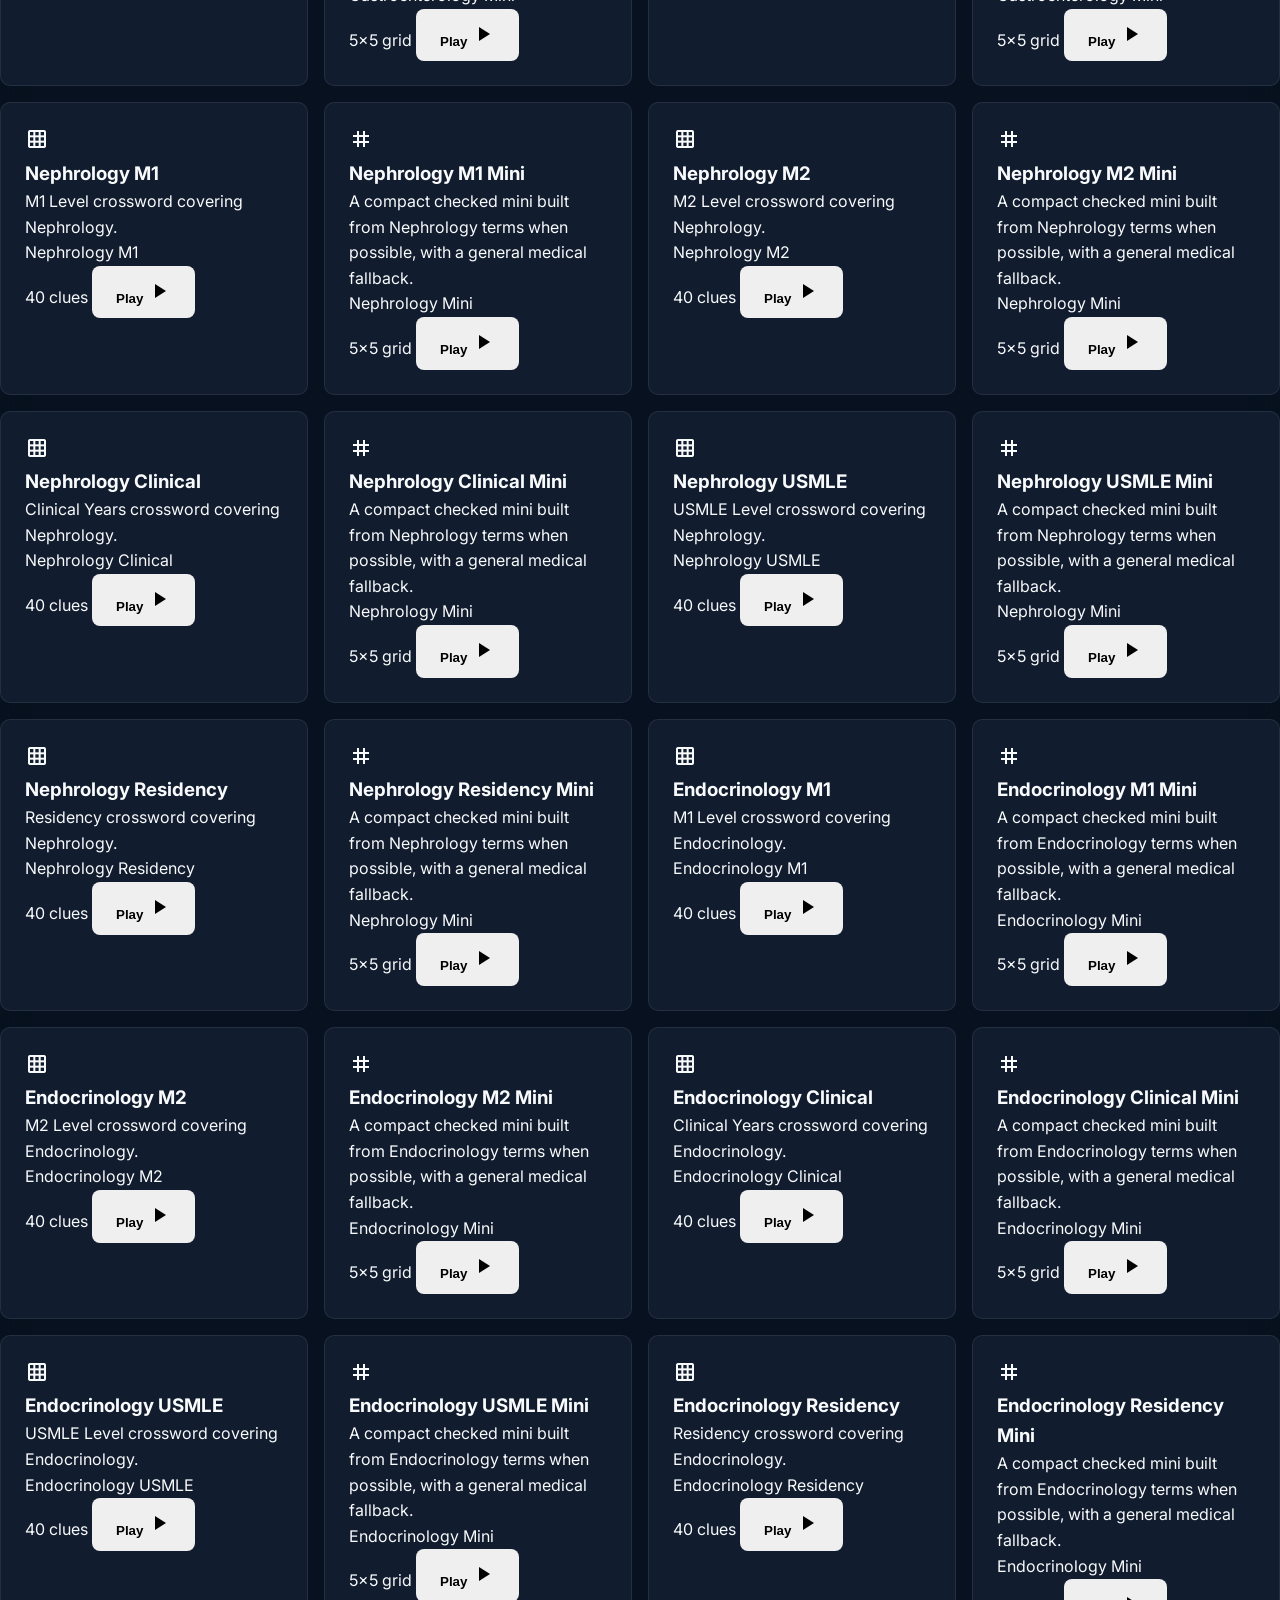
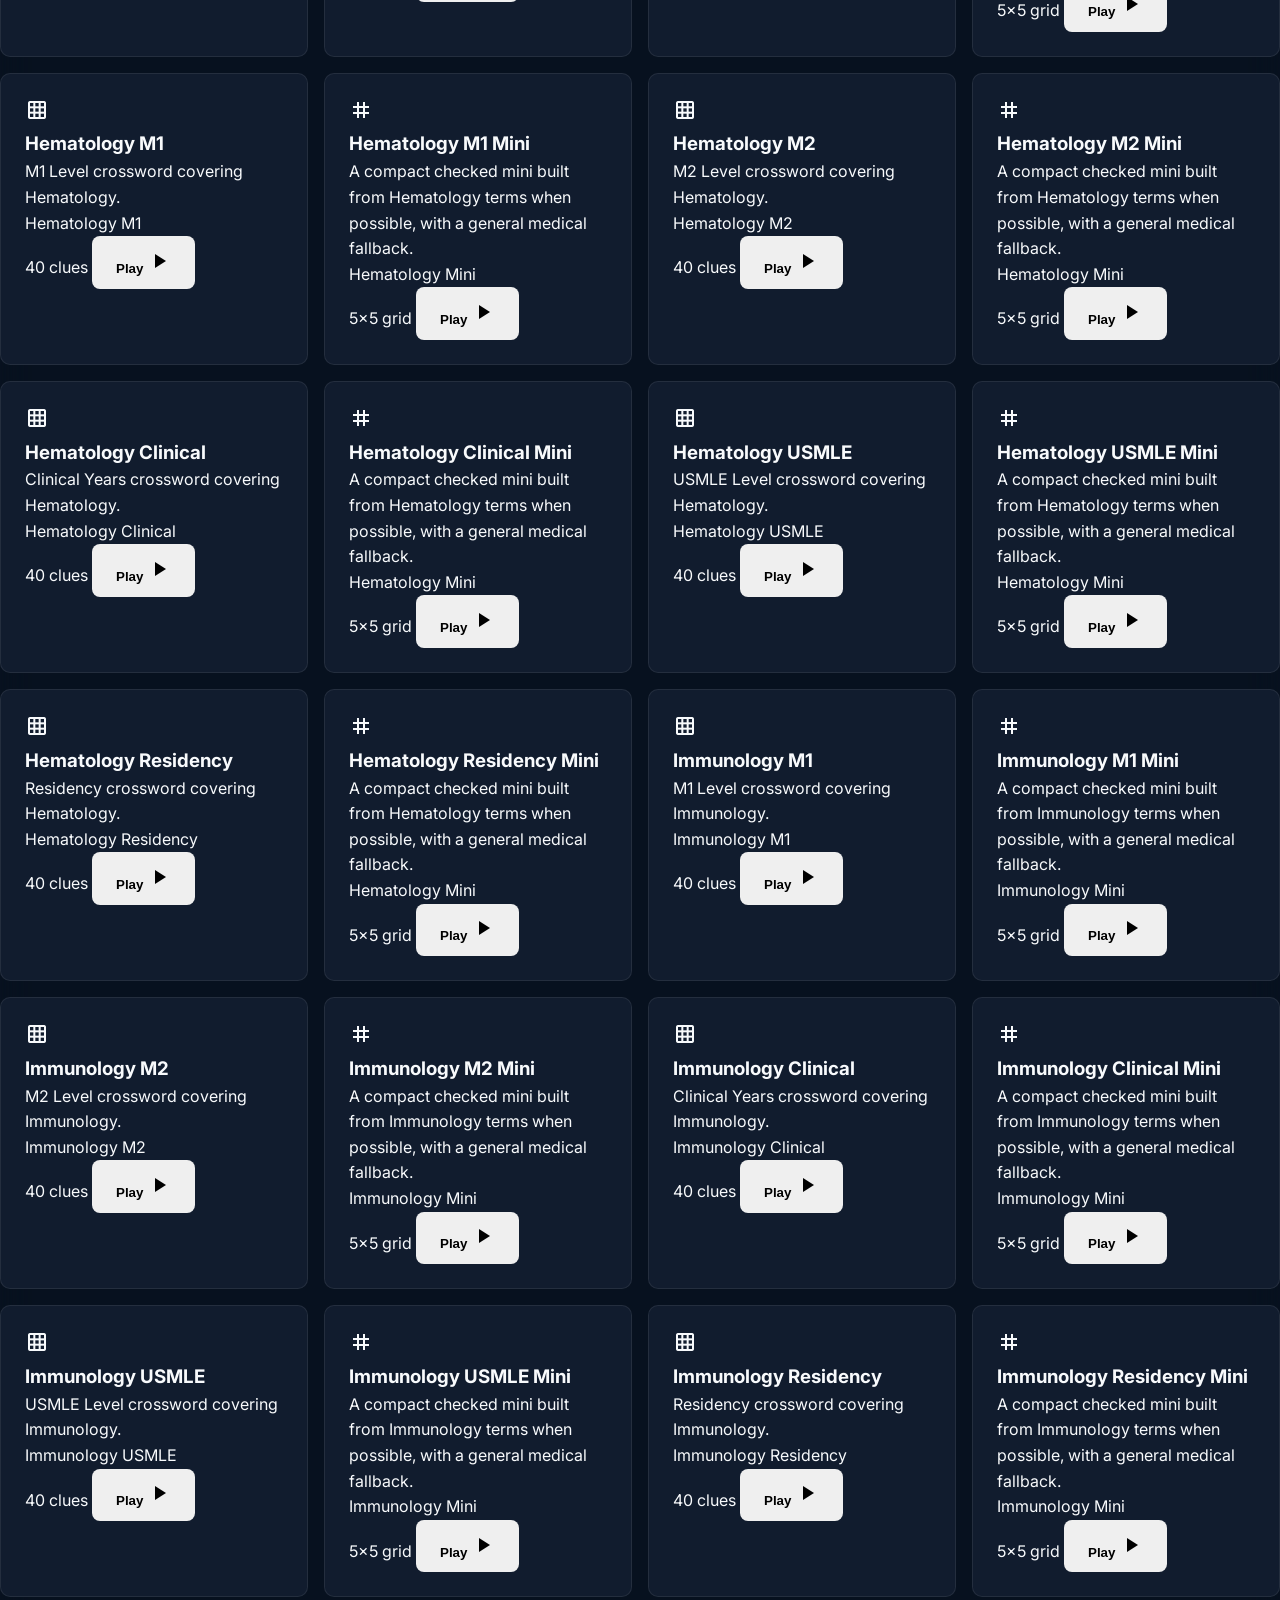
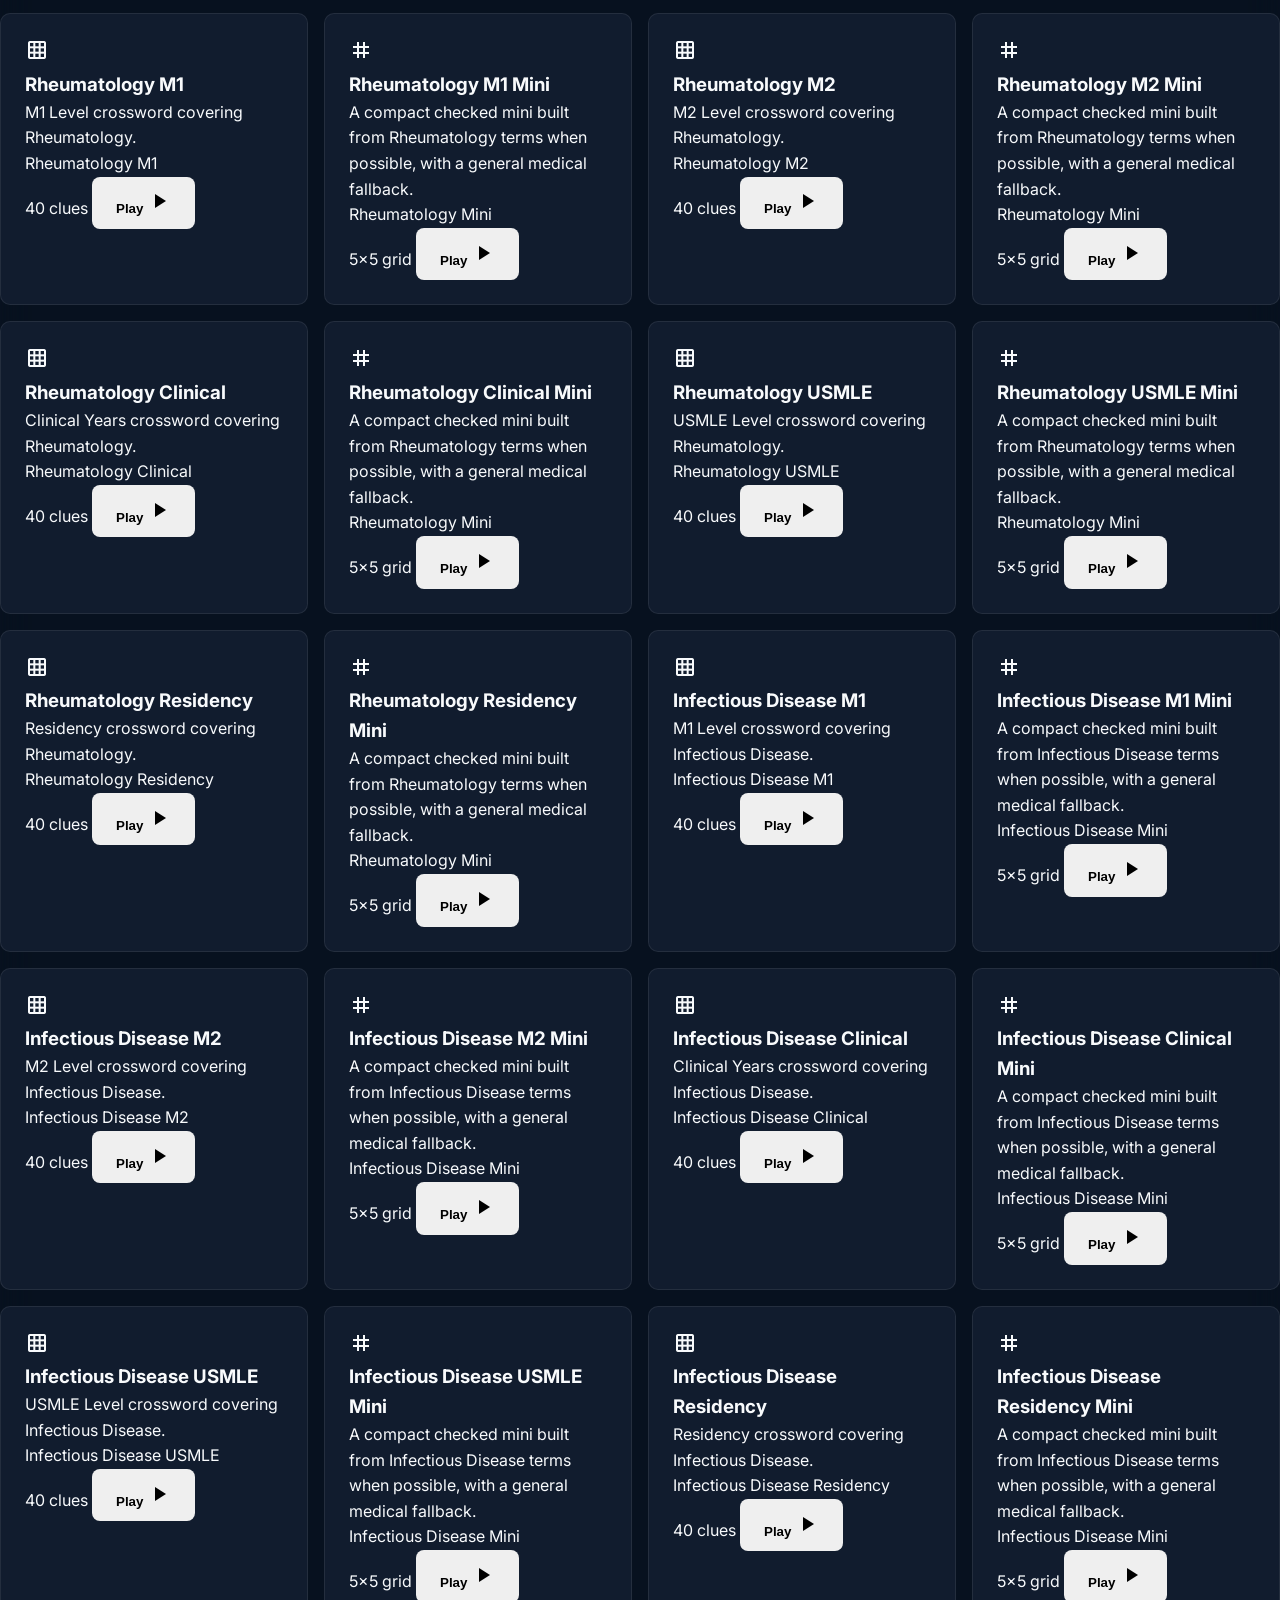
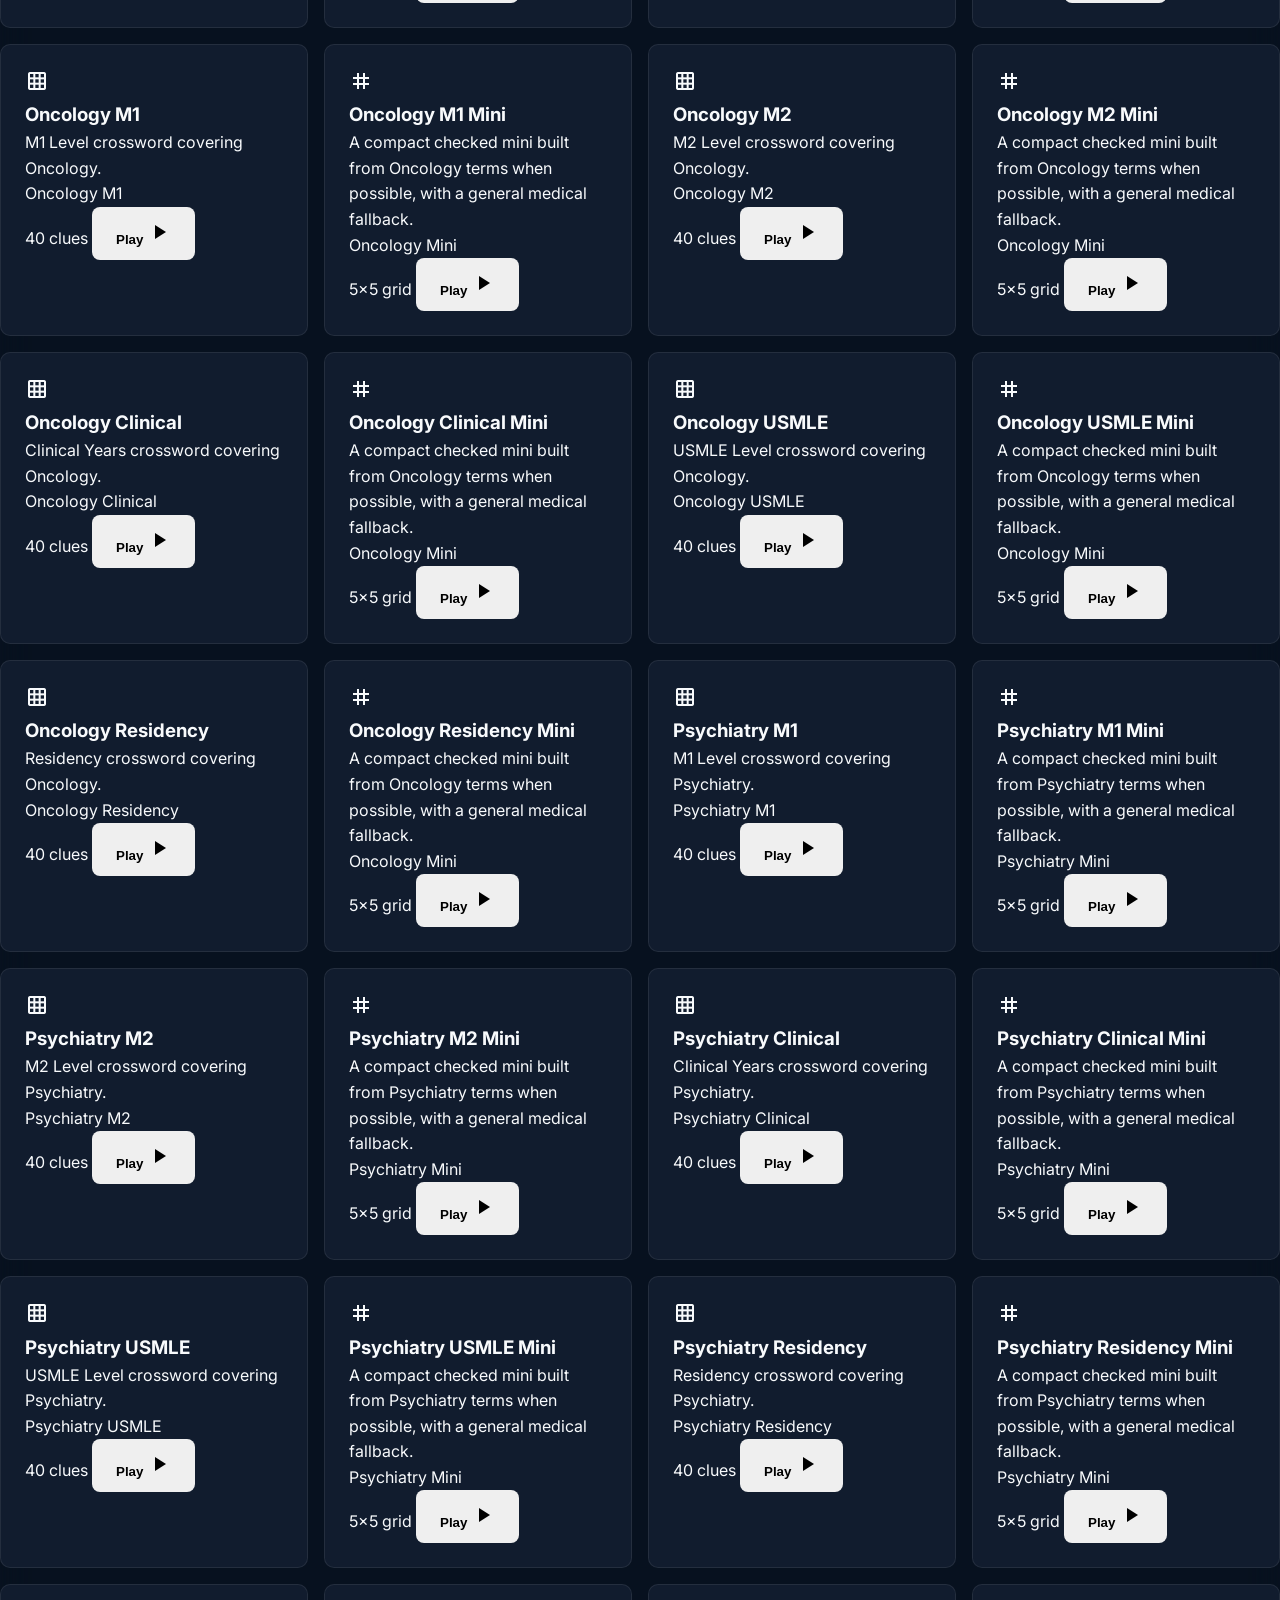
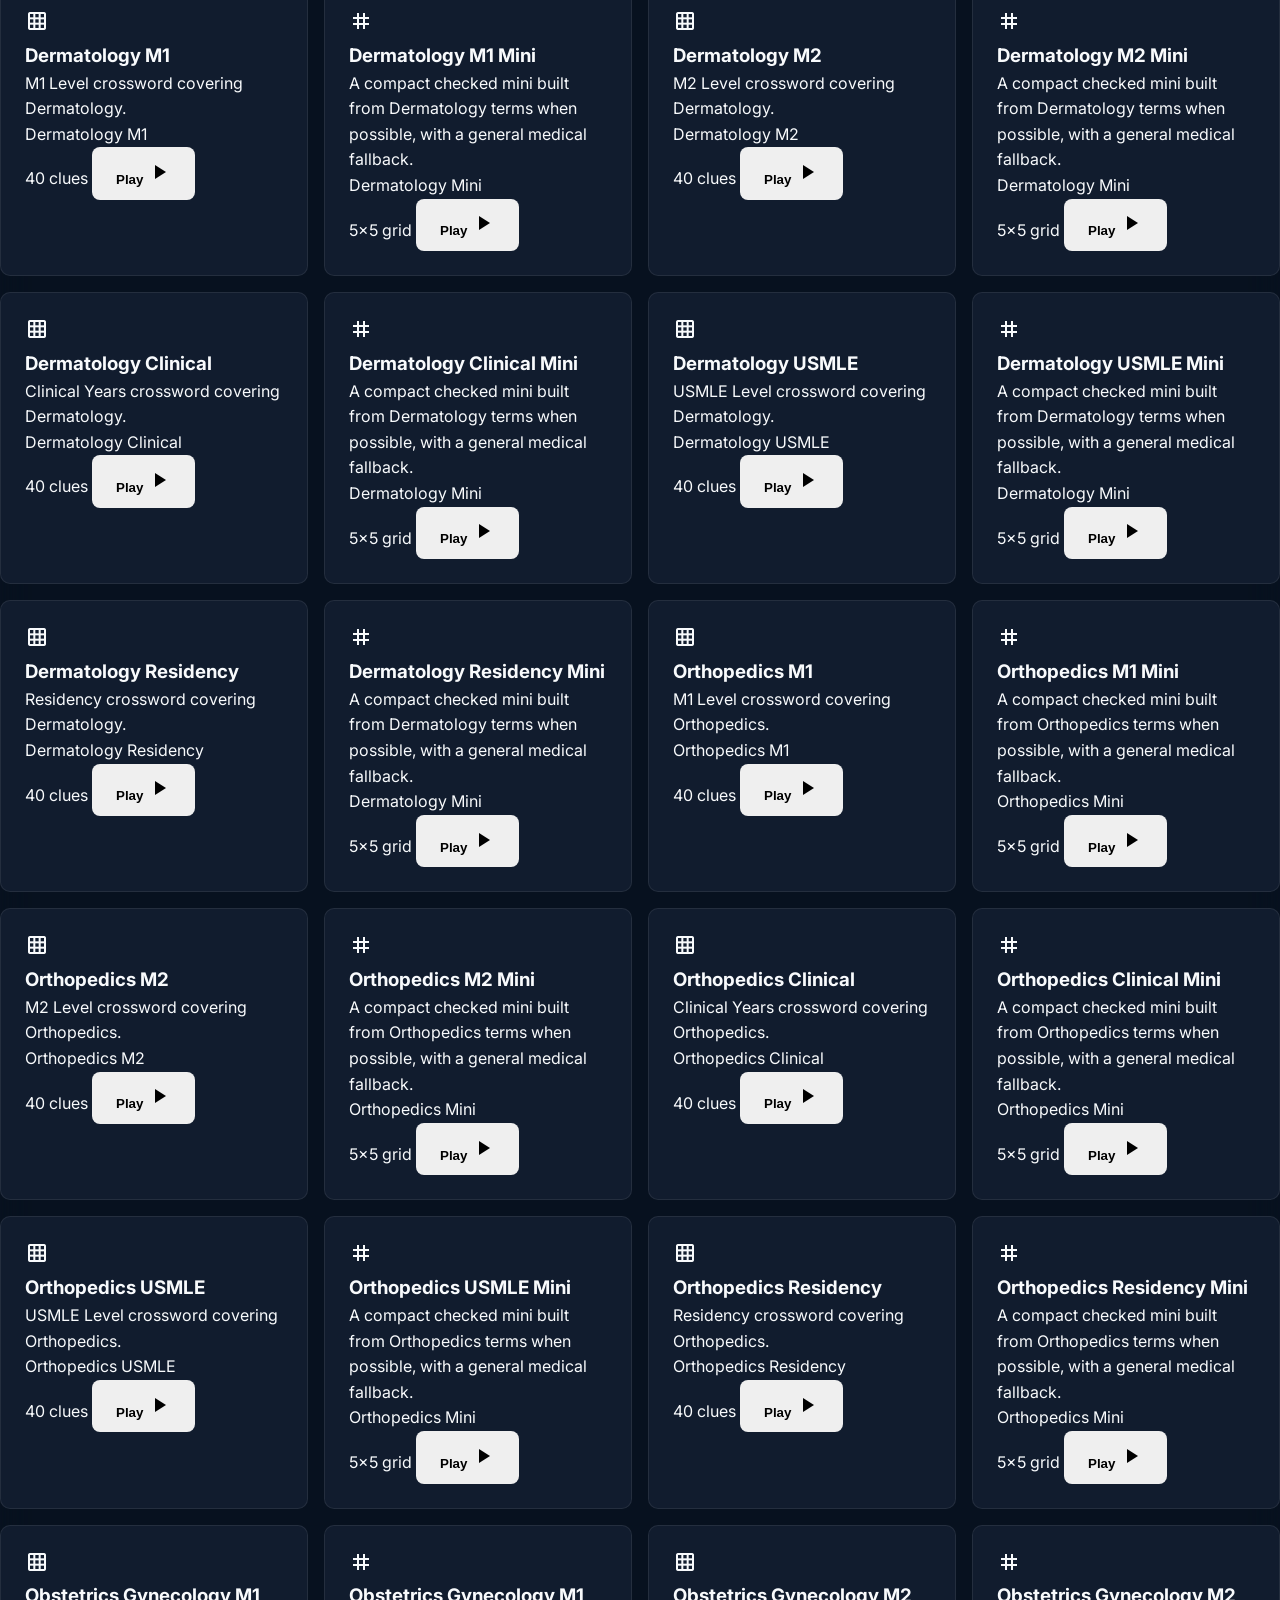
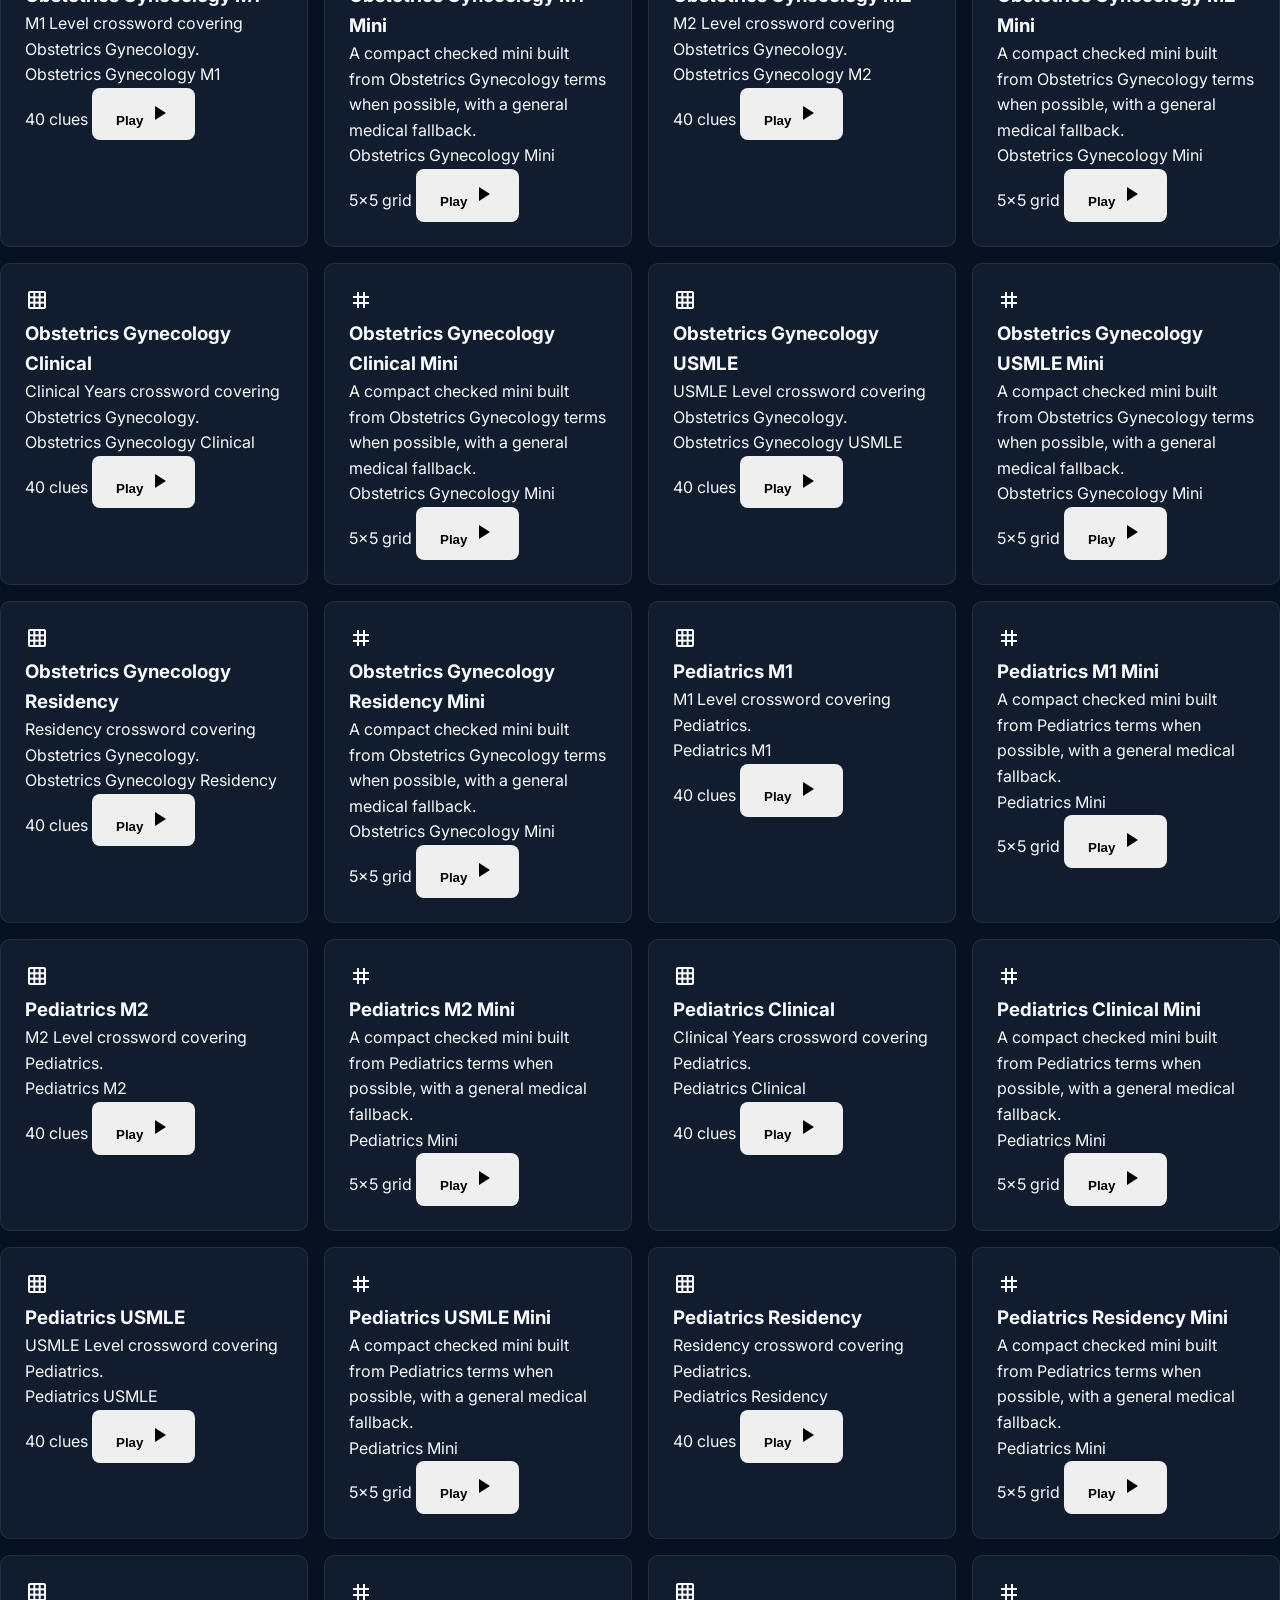
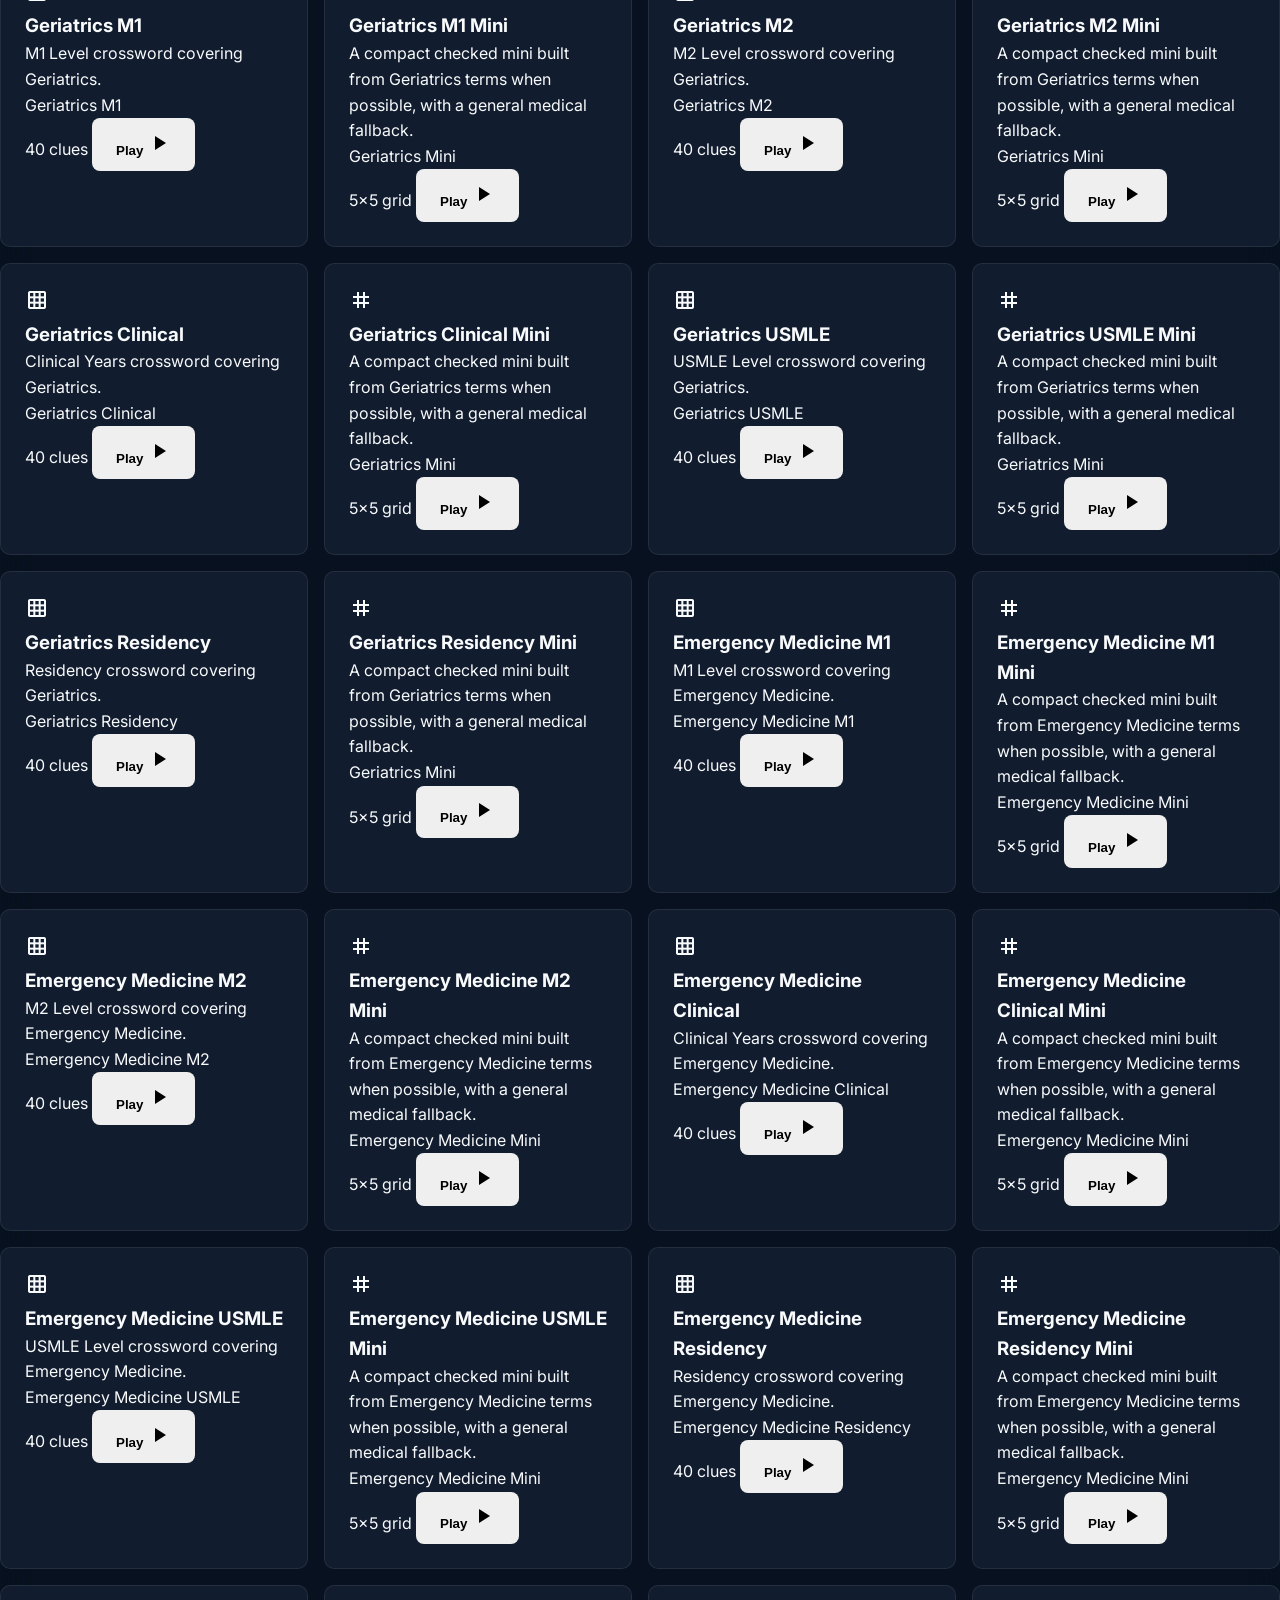
==== commit d7fc6e6e: "Add 'View Answers' answer-key after solve/reveal After pressing Reveal (or solving), the result moda" ====
--- a/puzzle.html
+++ b/puzzle.html
@@ -11,7 +11,7 @@
     <link rel="preconnect" href="https://fonts.googleapis.com">
     <link rel="preconnect" href="https://fonts.gstatic.com" crossorigin>
     <link href="https://fonts.googleapis.com/css2?family=Inter:wght@300;400;500;600;700&display=swap" rel="stylesheet">
-    <link rel="stylesheet" href="style.css?v=27">
+    <link rel="stylesheet" href="style.css?v=28">
     <script src="https://unpkg.com/lucide@latest"></script>
     <!-- Theme init: same behavior as the homepage so both pages match -->
     <script>
@@ -161,8 +161,23 @@
             <div class="modal-achievements" id="modal-achievements"></div>
             <div class="modal-actions">
                 <button class="modal-btn modal-btn-secondary" id="modal-back-home" type="button">Back to Puzzles</button>
+                <button class="modal-btn modal-btn-secondary" id="modal-view-answers" type="button">View Answers</button>
                 <button class="modal-btn modal-btn-secondary" id="modal-share">Share</button>
                 <button class="modal-btn modal-btn-primary" id="modal-new-puzzle">New Puzzle</button>
+            </div>
+        </div>
+    </div>
+
+    <!-- Answer Key overlay (all clues with their answers) -->
+    <div class="modal-overlay" id="answer-key-modal">
+        <div class="modal-content answer-key-content">
+            <div class="answer-key-header">
+                <div class="modal-title">Answer Key</div>
+                <button class="answer-key-close" id="answer-key-close" type="button" aria-label="Close answer key">✕</button>
+            </div>
+            <div class="answer-key-body" id="answer-key-body"></div>
+            <div class="modal-actions">
+                <button class="modal-btn modal-btn-primary" id="answer-key-done" type="button">Done</button>
             </div>
         </div>
     </div>
@@ -171,7 +186,7 @@
     <script src="crossword-generator.js?v=12"></script>
     <script src="validation.js?v=1"></script>
     <script src="progress.js?v=12"></script>
-    <script src="script.js?v=20"></script>
+    <script src="script.js?v=21"></script>
     <script src="config.public.js?v=2"></script>
     <script src="config.js"></script>
     <script src="gemini.js?v=18"></script>
--- a/style.css
+++ b/style.css
@@ -4137,3 +4137,89 @@
 [data-theme="dark"] body.homepage .bg-background\/60 {
     background-color: rgba(7,17,31,0.60) !important;
 }
+
+/* ============================================================
+   Answer Key overlay (View Answers after solve / reveal)
+   ============================================================ */
+.answer-key-content {
+    max-width: 640px;
+    width: 100%;
+    max-height: 85vh;
+    display: flex;
+    flex-direction: column;
+    text-align: left;
+}
+.answer-key-header {
+    display: flex;
+    align-items: center;
+    justify-content: space-between;
+    gap: 1rem;
+    margin-bottom: 0.5rem;
+}
+.answer-key-header .modal-title { margin: 0; }
+.answer-key-close {
+    flex: none;
+    width: 34px;
+    height: 34px;
+    border-radius: 8px;
+    border: 1px solid var(--border, #d9e2ec);
+    background: var(--bg-card, #fff);
+    color: var(--text-muted, #64748b);
+    font-size: 0.95rem;
+    cursor: pointer;
+    transition: background 0.15s, color 0.15s, border-color 0.15s;
+}
+.answer-key-close:hover {
+    background: var(--accent-soft, #e6fffa);
+    color: var(--accent, #14b8a6);
+    border-color: var(--accent, #14b8a6);
+}
+.answer-key-body {
+    overflow-y: auto;
+    min-height: 0;
+    padding: 0.25rem 0.25rem 0.5rem;
+    margin: 0.25rem 0 0.75rem;
+    scrollbar-width: thin;
+}
+.ak-group + .ak-group { margin-top: 1.1rem; }
+.ak-group-title {
+    position: sticky;
+    top: 0;
+    background: var(--bg-card, #fff);
+    margin: 0 0 0.4rem;
+    padding: 0.25rem 0;
+    font-size: 0.78rem;
+    font-weight: 800;
+    letter-spacing: 0.08em;
+    text-transform: uppercase;
+    color: var(--text-muted, #64748b);
+    border-bottom: 1px solid var(--border, #d9e2ec);
+}
+.ak-list { list-style: none; margin: 0; padding: 0; }
+.ak-row {
+    display: grid;
+    grid-template-columns: 2rem auto 1fr;
+    gap: 0.35rem 0.7rem;
+    align-items: baseline;
+    padding: 0.45rem 0.4rem;
+    border-radius: 8px;
+    line-height: 1.4;
+}
+.ak-row:nth-child(odd) { background: var(--accent-soft, rgba(20,184,166,0.06)); }
+.ak-num {
+    font-weight: 800;
+    color: var(--text-muted, #64748b);
+    font-variant-numeric: tabular-nums;
+    text-align: right;
+}
+.ak-answer {
+    font-weight: 800;
+    color: var(--accent, #14b8a6);
+    letter-spacing: 0.04em;
+    white-space: nowrap;
+}
+.ak-clue { color: var(--text-main, #0f172a); }
+@media (max-width: 560px) {
+    .ak-row { grid-template-columns: 1.6rem 1fr; }
+    .ak-clue { grid-column: 1 / -1; padding-left: 2.3rem; color: var(--text-muted, #64748b); font-size: 0.9rem; }
+}
